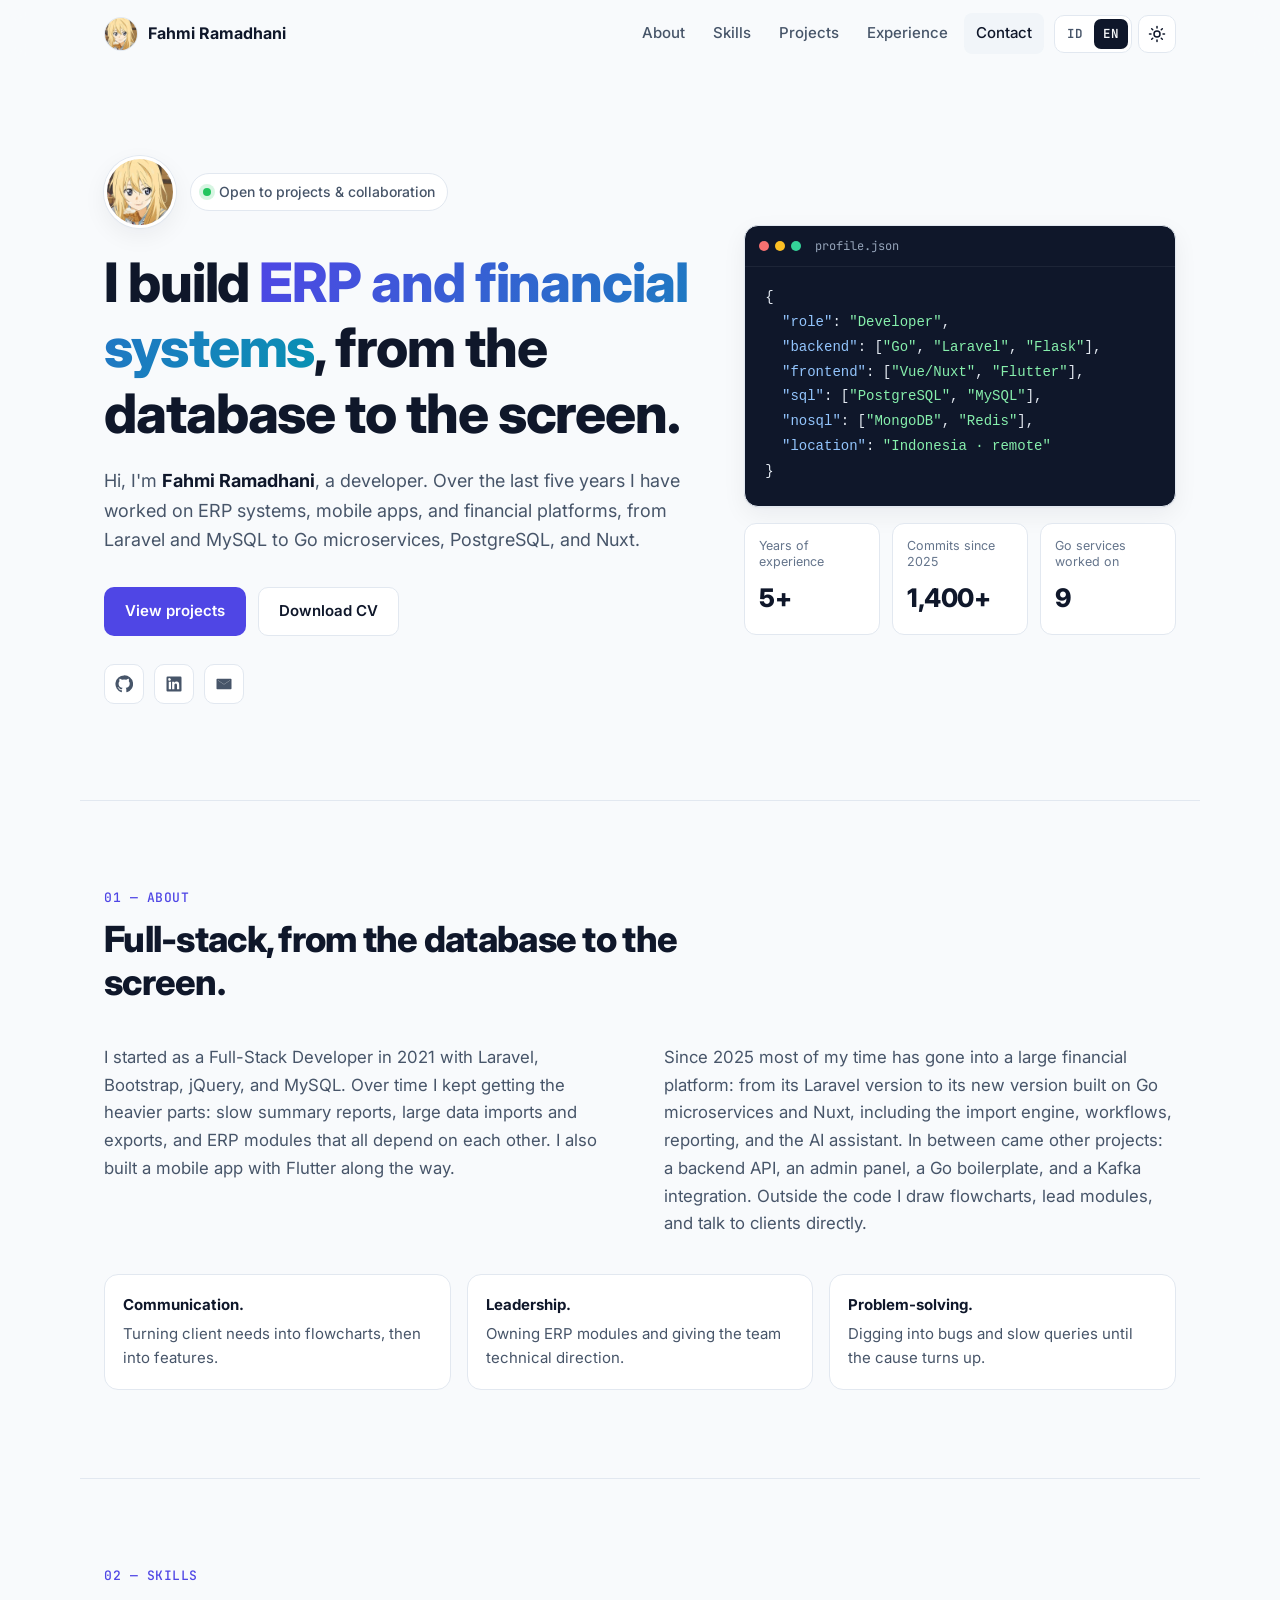
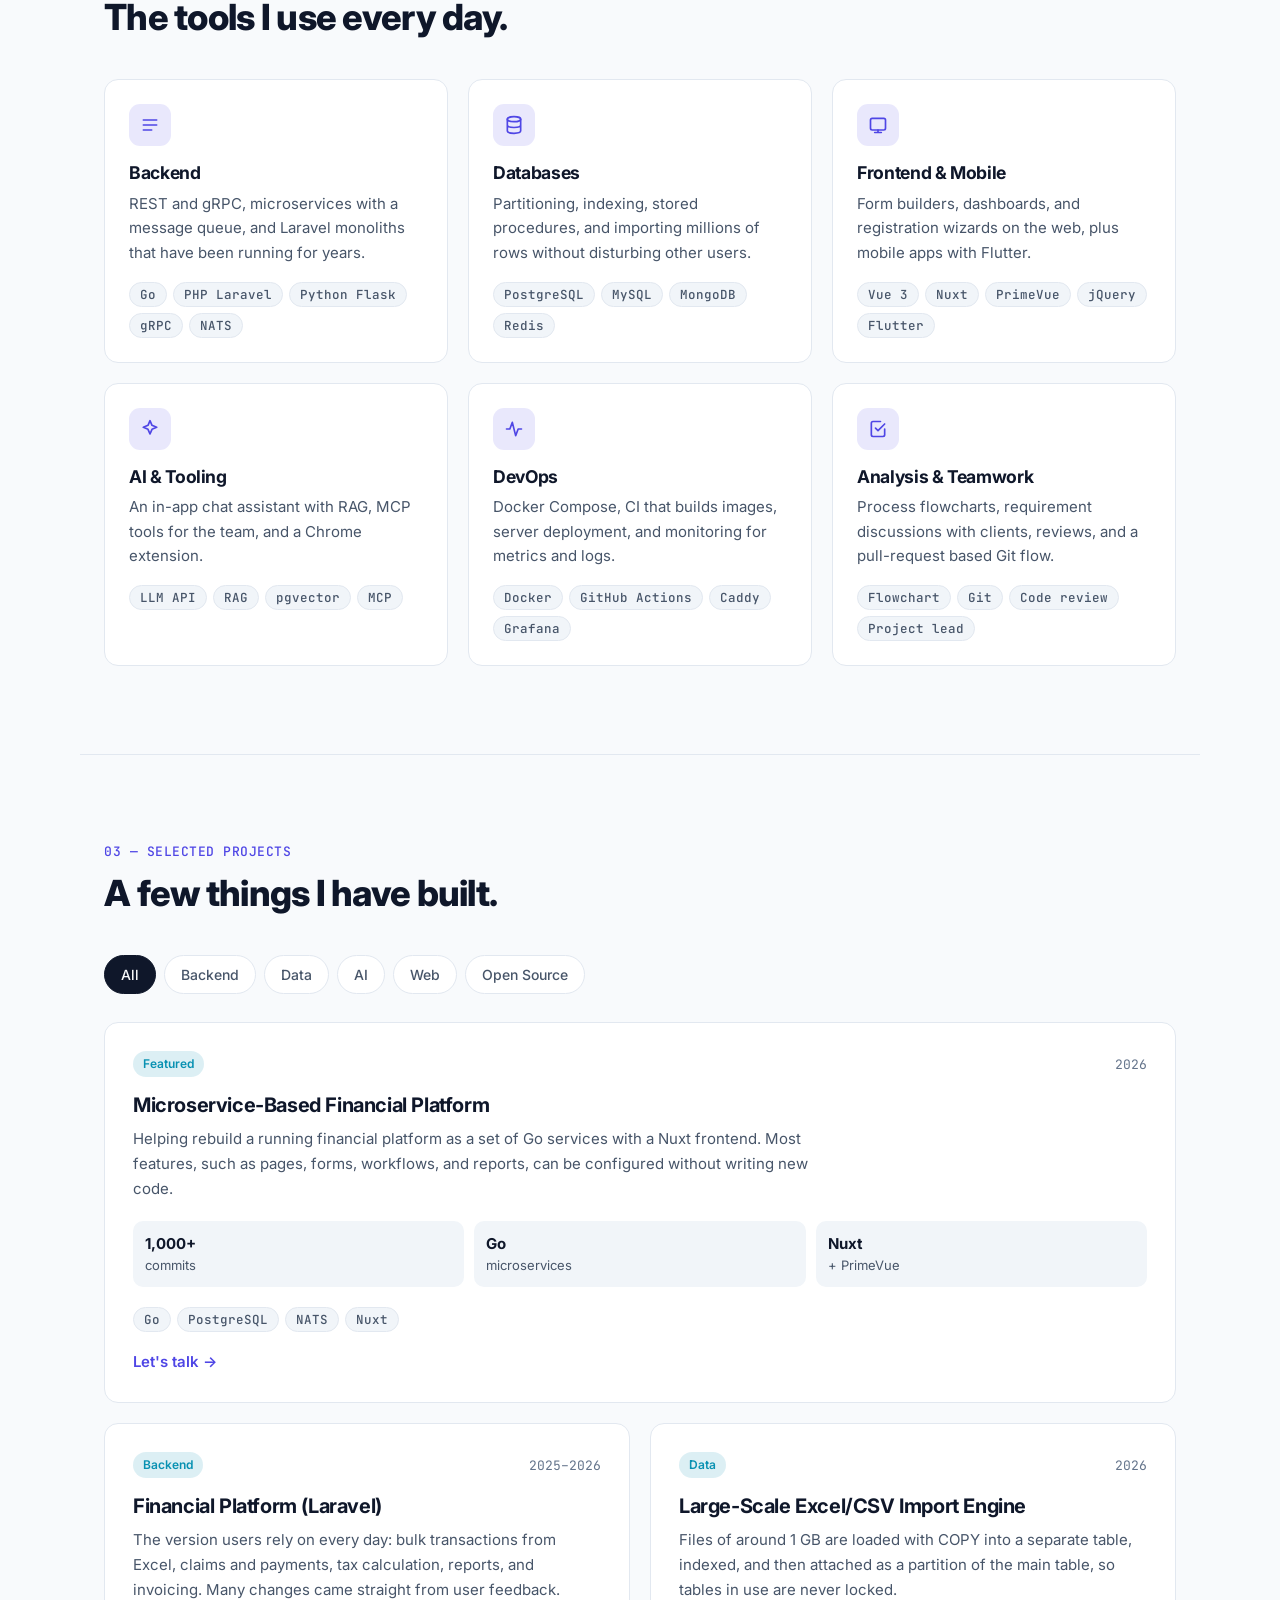
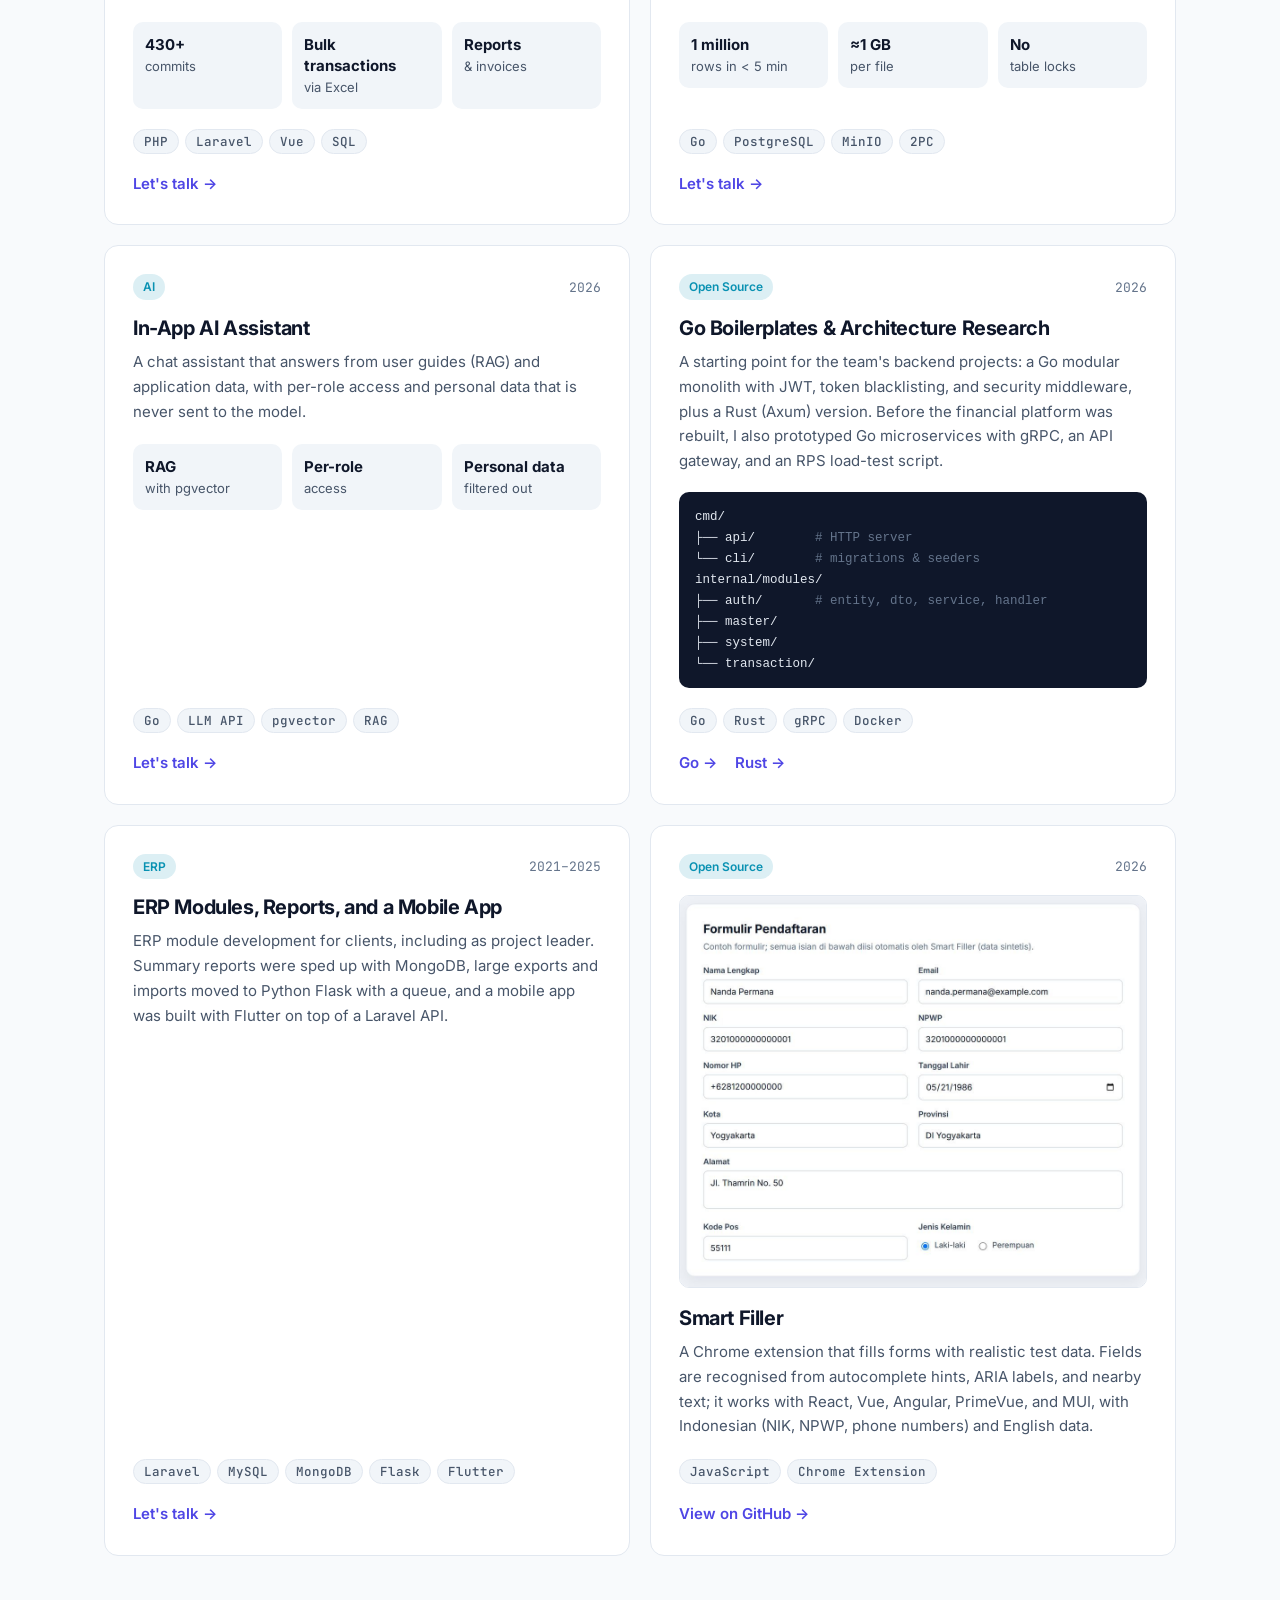
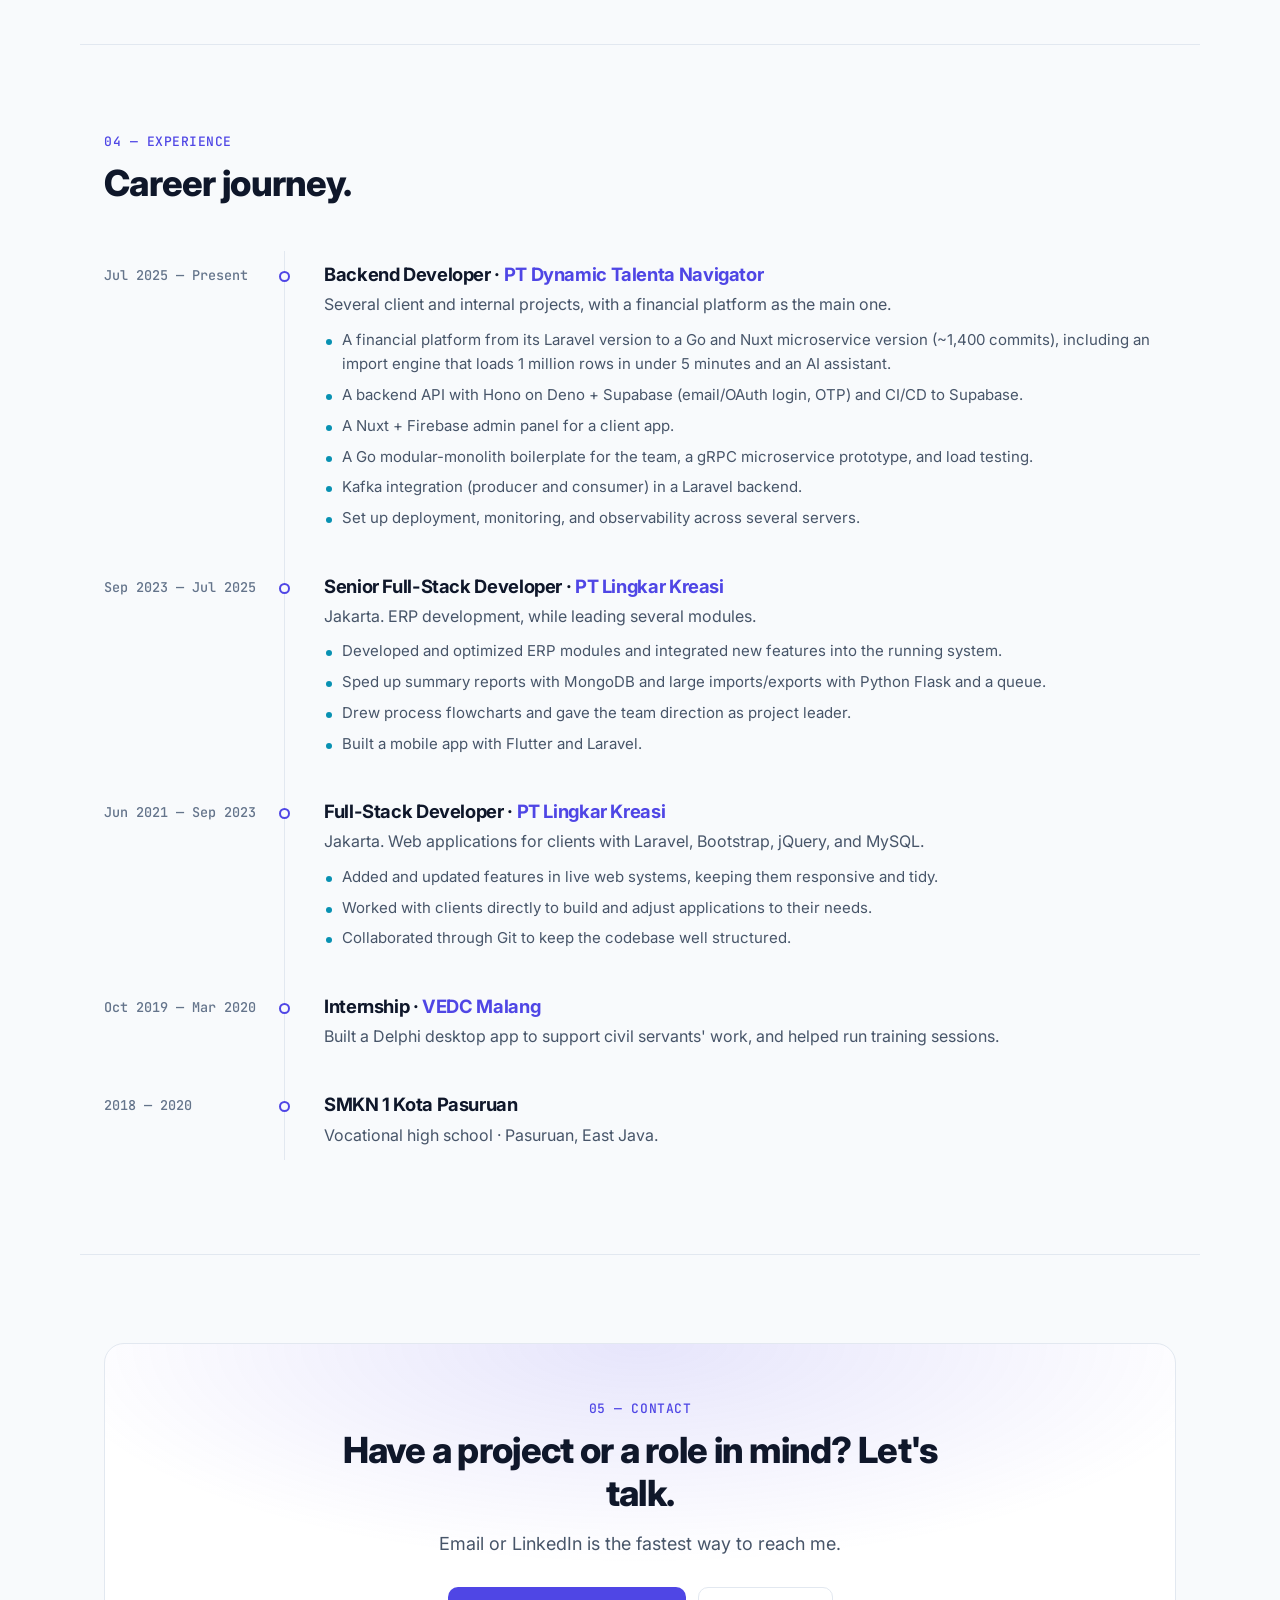
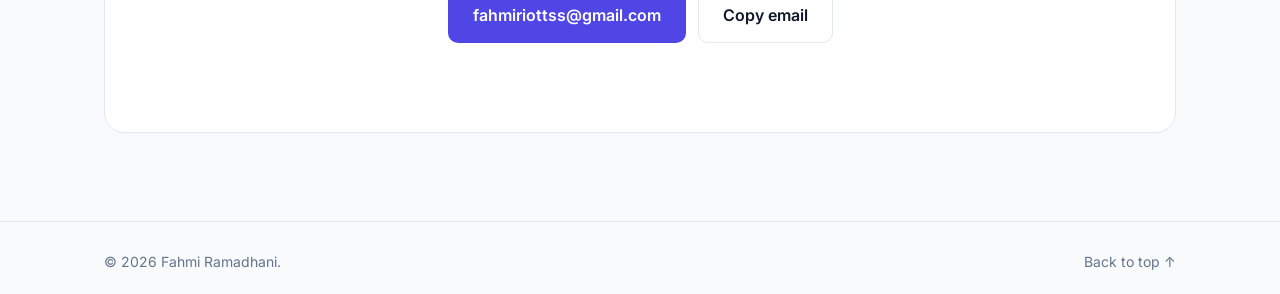
==== index.html @ bf41cdbb "feat(cv): make CV ATS-friendly with photo and contact details" ====
<!doctype html>
<html lang="id">
<head>
  <meta charset="utf-8">
  <meta name="viewport" content="width=device-width, initial-scale=1">
  <title data-i18n="meta.title">Fahmi Ramadhani — Developer</title>
  <meta name="description" data-i18n-attr="content:meta.description" content="Portofolio Fahmi Ramadhani, Developer. ERP, platform keuangan, dan backend dengan Laravel, Go, PostgreSQL, dan Nuxt.">
  <meta name="theme-color" content="#0f172a">
  <link rel="canonical" href="https://lukaririnki26.github.io/">

  <meta property="og:type" content="website">
  <meta property="og:title" content="Fahmi Ramadhani — Developer">
  <meta property="og:description" content="ERP, platform keuangan, dan backend dengan Laravel, Go, PostgreSQL, dan Nuxt.">
  <meta property="og:url" content="https://lukaririnki26.github.io/">
  <meta property="og:locale" content="id_ID">
  <meta property="og:locale:alternate" content="en_US">
  <meta property="og:image" content="https://lukaririnki26.github.io/assets/img/og.jpg">
  <meta property="og:image:width" content="1200">
  <meta property="og:image:height" content="630">
  <meta property="og:image:alt" content="Fahmi Ramadhani, Developer">
  <meta name="twitter:card" content="summary_large_image">
  <meta name="twitter:image" content="https://lukaririnki26.github.io/assets/img/og.jpg">

  <link rel="icon" href="/assets/img/favicon.png" type="image/png">
  <link rel="apple-touch-icon" href="/assets/img/apple-touch-icon.png">
  <link rel="preconnect" href="https://fonts.googleapis.com">
  <link rel="preconnect" href="https://fonts.gstatic.com" crossorigin>
  <link href="https://fonts.googleapis.com/css2?family=Inter:wght@400;500;600;700;800&family=JetBrains+Mono:wght@400;500&display=swap" rel="stylesheet">
  <link rel="stylesheet" href="/assets/css/style.css">

  <script>
    // Pasang tema dan bahasa sebelum halaman digambar supaya tidak berkedip.
    (function () {
      var root = document.documentElement;
      root.classList.add('js');
      try {
        var t = localStorage.getItem('theme');
        if (t === 'light' || t === 'dark') root.setAttribute('data-theme', t);
        var l = localStorage.getItem('lang');
        if (l !== 'id' && l !== 'en') l = /^id\b/i.test(navigator.language || '') ? 'id' : 'en';
        if (l === 'en') {
          root.classList.add('i18n-pending');
          // Pengaman: teks tetap tampil walau i18n.js gagal dimuat.
          setTimeout(function () { root.classList.remove('i18n-pending'); }, 1500);
        }
        root.setAttribute('data-lang', l);
      } catch (e) {}
    })();
  </script>

  <script type="application/ld+json">
  {
    "@context": "https://schema.org",
    "@type": "Person",
    "name": "Fahmi Ramadhani",
    "jobTitle": "Developer",
    "worksFor": { "@type": "Organization", "name": "PT Dynamic Talenta Navigator" },
    "url": "https://lukaririnki26.github.io/",
    "email": "mailto:fahmiriottss@gmail.com",
    "sameAs": ["https://github.com/lukaririnki26", "https://www.linkedin.com/in/fahmi-ramadhani-455428216/"]
  }
  </script>
</head>
<body>
  <a class="skip-link" href="#main" data-i18n="skip">Lewati ke konten</a>

  <header class="site-header" id="top">
    <nav class="nav container" data-i18n-attr="aria-label:nav.aria" aria-label="Navigasi utama">
      <a class="brand" href="#top" data-i18n-attr="aria-label:nav.home" aria-label="Beranda">
        <img class="brand-mark" src="/assets/img/avatar.jpg" alt="" width="34" height="34">
        <span class="brand-name">Fahmi Ramadhani</span>
      </a>

      <button class="nav-toggle" aria-expanded="false" aria-controls="nav-menu" aria-label="Buka menu">
        <span></span><span></span><span></span>
      </button>

      <ul class="nav-menu" id="nav-menu">
        <li><a href="#tentang" data-i18n="nav.about">Tentang</a></li>
        <li><a href="#keahlian" data-i18n="nav.skills">Keahlian</a></li>
        <li><a href="#proyek" data-i18n="nav.projects">Proyek</a></li>
        <li><a href="#pengalaman" data-i18n="nav.experience">Pengalaman</a></li>
        <li><a href="#kontak" data-i18n="nav.contact">Kontak</a></li>
        <li class="nav-tools">
          <div class="lang-switch" role="group" data-i18n-attr="aria-label:lang.aria" aria-label="Pilih bahasa">
            <button type="button" data-lang-btn="id" aria-pressed="true" lang="id">ID</button>
            <button type="button" data-lang-btn="en" aria-pressed="false" lang="en">EN</button>
          </div>
          <button class="theme-toggle" type="button" data-i18n-attr="aria-label:theme.aria" aria-label="Ganti tema terang/gelap">
            <svg class="icon-sun" viewBox="0 0 24 24" aria-hidden="true"><circle cx="12" cy="12" r="4"/><path d="M12 2v2M12 20v2M4.9 4.9l1.4 1.4M17.7 17.7l1.4 1.4M2 12h2M20 12h2M4.9 19.1l1.4-1.4M17.7 6.3l1.4-1.4"/></svg>
            <svg class="icon-moon" viewBox="0 0 24 24" aria-hidden="true"><path d="M21 12.8A9 9 0 1 1 11.2 3a7 7 0 0 0 9.8 9.8z"/></svg>
          </button>
        </li>
      </ul>
    </nav>
  </header>

  <main id="main">
    <!-- HERO -->
    <section class="hero container">
      <div class="hero-text reveal">
        <div class="hero-id">
          <img class="avatar" src="/assets/img/avatar.jpg" alt="Foto profil Fahmi Ramadhani" data-i18n-attr="alt:hero.avatar" width="72" height="72">
          <p class="eyebrow"><span class="dot" aria-hidden="true"></span> <span data-i18n="hero.badge">Terbuka untuk proyek &amp; kolaborasi</span></p>
        </div>
        <h1 data-i18n="hero.title">Saya membangun <span class="grad">ERP dan sistem keuangan</span>, dari database sampai layar.</h1>
        <p class="lead" data-i18n="hero.lead">
            Halo, saya <strong>Fahmi Ramadhani</strong>, seorang developer. Lima tahun terakhir saya mengerjakan ERP, aplikasi mobile, dan platform keuangan, mulai dari Laravel dan MySQL sampai microservice Go, PostgreSQL, dan Nuxt.
          </p>
        <div class="hero-cta">
          <a class="btn btn-primary" href="#proyek" data-i18n="hero.cta.projects">Lihat proyek</a>
          <a class="btn btn-ghost" href="/assets/cv.pdf" download="CV-Fahmi-Ramadhani.pdf" data-i18n="hero.cta.cv">Unduh CV</a>
        </div>
        <ul class="hero-social" data-i18n-attr="aria-label:hero.social" aria-label="Tautan sosial">
          <li><a href="https://github.com/lukaririnki26" target="_blank" rel="noopener" aria-label="GitHub">
            <svg viewBox="0 0 24 24" aria-hidden="true"><path d="M12 .5a11.5 11.5 0 0 0-3.6 22.4c.6.1.8-.3.8-.6v-2c-3.2.7-3.9-1.5-3.9-1.5-.5-1.3-1.3-1.7-1.3-1.7-1-.7.1-.7.1-.7 1.2.1 1.8 1.2 1.8 1.2 1 1.8 2.8 1.3 3.5 1 .1-.8.4-1.3.7-1.6-2.6-.3-5.3-1.3-5.3-5.7 0-1.3.5-2.3 1.2-3.1-.1-.3-.5-1.5.1-3.1 0 0 1-.3 3.2 1.2a11 11 0 0 1 5.8 0c2.2-1.5 3.2-1.2 3.2-1.2.6 1.6.2 2.8.1 3.1.8.8 1.2 1.9 1.2 3.1 0 4.4-2.7 5.4-5.3 5.7.4.4.8 1.1.8 2.2v3.2c0 .3.2.7.8.6A11.5 11.5 0 0 0 12 .5z"/></svg>
          </a></li>
          <li><a href="https://www.linkedin.com/in/fahmi-ramadhani-455428216/" target="_blank" rel="noopener" aria-label="LinkedIn">
            <svg viewBox="0 0 24 24" aria-hidden="true"><path d="M20.5 2h-17A1.5 1.5 0 0 0 2 3.5v17A1.5 1.5 0 0 0 3.5 22h17a1.5 1.5 0 0 0 1.5-1.5v-17A1.5 1.5 0 0 0 20.5 2zM8 19H5V9h3zM6.5 7.7a1.8 1.8 0 1 1 0-3.5 1.8 1.8 0 0 1 0 3.5zM19 19h-3v-4.9c0-1.2 0-2.7-1.6-2.7S12.5 12.7 12.5 14v5h-3V9h2.9v1.4h.1a3.2 3.2 0 0 1 2.8-1.6c3.1 0 3.6 2 3.6 4.6z"/></svg>
          </a></li>
          <li><a href="mailto:fahmiriottss@gmail.com" aria-label="Email">
            <svg viewBox="0 0 24 24" aria-hidden="true"><path d="M3 5h18a1 1 0 0 1 1 1v12a1 1 0 0 1-1 1H3a1 1 0 0 1-1-1V6a1 1 0 0 1 1-1zm9 7.2L4 7v.3l8 5.2 8-5.2V7z"/></svg>
          </a></li>
        </ul>
      </div>

      <aside class="hero-card reveal" data-i18n-attr="aria-label:hero.summary" aria-label="Ringkasan">
        <div class="terminal">
          <div class="terminal-bar" aria-hidden="true"><i></i><i></i><i></i><span data-i18n="code.file">profil.json</span></div>
<pre><code data-i18n="code.body">{
  <span class="k">"peran"</span>: <span class="s">"Developer"</span>,
  <span class="k">"backend"</span>: [<span class="s">"Go"</span>, <span class="s">"Laravel"</span>, <span class="s">"Flask"</span>],
  <span class="k">"frontend"</span>: [<span class="s">"Vue/Nuxt"</span>, <span class="s">"Flutter"</span>],
  <span class="k">"sql"</span>: [<span class="s">"PostgreSQL"</span>, <span class="s">"MySQL"</span>],
  <span class="k">"nosql"</span>: [<span class="s">"MongoDB"</span>, <span class="s">"Redis"</span>],
  <span class="k">"lokasi"</span>: <span class="s">"Indonesia · remote"</span>
}</code></pre>
        </div>
        <dl class="stats">
          <div><dt data-i18n="stats.years">Tahun pengalaman</dt><dd>5+</dd></div>
          <div><dt data-i18n="stats.commits">Commit sejak 2025</dt><dd data-i18n="stats.commits.v">1.400+</dd></div>
          <div><dt data-i18n="stats.services">Layanan Go dikerjakan</dt><dd>9</dd></div>
        </dl>
      </aside>
    </section>

    <!-- TENTANG -->
    <section class="section container" id="tentang" aria-labelledby="tentang-judul">
      <div class="section-head reveal">
        <p class="kicker" data-i18n="about.kicker">01 — Tentang</p>
        <h2 id="tentang-judul" data-i18n="about.title">Full-stack, dari database sampai layar.</h2>
      </div>
      <div class="about reveal">
        <p data-i18n="about.p1">
          Saya mulai sebagai Full-Stack Developer pada 2021 dengan Laravel, Bootstrap, jQuery, dan MySQL. Lama-lama
          saya makin sering kebagian bagian yang berat: laporan ringkasan yang lambat, import dan export data besar,
          serta modul ERP yang saling terhubung. Saya juga sempat membuat aplikasi mobile dengan Flutter.
        </p>
        <p data-i18n="about.p2">
            Sejak 2025 sebagian besar waktu saya ada di sebuah platform keuangan berskala besar: dari versi Laravel sampai versi barunya yang berbasis microservice Go dan Nuxt, termasuk engine import, workflow, laporan, dan asisten AI-nya. Di sela itu ada proyek lain: backend API, admin panel, boilerplate Go, dan integrasi Kafka. Di luar kode, saya biasa membuat flowchart, memimpin modul, dan berdiskusi langsung dengan klien.
          </p>
        <ul class="values">
          <li data-i18n="about.v1"><strong>Komunikasi.</strong> Menerjemahkan kebutuhan klien jadi flowchart, lalu jadi fitur.</li>
          <li data-i18n="about.v2"><strong>Memimpin.</strong> Memegang modul ERP dan memberi arahan teknis ke tim.</li>
          <li data-i18n="about.v3"><strong>Problem-solving.</strong> Membongkar bug dan query lambat sampai ketemu penyebabnya.</li>
        </ul>
      </div>
    </section>

    <!-- KEAHLIAN -->
    <section class="section container" id="keahlian" aria-labelledby="keahlian-judul">
      <div class="section-head reveal">
        <p class="kicker" data-i18n="skills.kicker">02 — Keahlian</p>
        <h2 id="keahlian-judul" data-i18n="skills.title">Alat yang saya pakai sehari-hari.</h2>
      </div>
      <div class="skills">
        <article class="skill-card reveal">
          <div class="skill-icon" aria-hidden="true">
            <svg viewBox="0 0 24 24"><path d="M4 6h16M4 12h16M4 18h10"/></svg>
          </div>
          <h3 data-i18n="skills.backend.t">Backend</h3>
          <p data-i18n="skills.backend.d">REST dan gRPC, microservice dengan message queue, sampai monolit Laravel yang sudah berjalan bertahun-tahun.</p>
          <ul class="tags"><li>Go</li><li>PHP Laravel</li><li>Python Flask</li><li>gRPC</li><li>NATS</li></ul>
        </article>
        <article class="skill-card reveal">
          <div class="skill-icon" aria-hidden="true">
            <svg viewBox="0 0 24 24"><ellipse cx="12" cy="5" rx="8" ry="3"/><path d="M4 5v14c0 1.7 3.6 3 8 3s8-1.3 8-3V5M4 12c0 1.7 3.6 3 8 3s8-1.3 8-3"/></svg>
          </div>
          <h3 data-i18n="skills.data.t">Database</h3>
          <p data-i18n="skills.data.d">Partisi, indeks, stored procedure, dan import jutaan baris tanpa mengganggu pengguna lain.</p>
          <ul class="tags"><li>PostgreSQL</li><li>MySQL</li><li>MongoDB</li><li>Redis</li></ul>
        </article>
        <article class="skill-card reveal">
          <div class="skill-icon" aria-hidden="true">
            <svg viewBox="0 0 24 24"><rect x="3" y="4" width="18" height="14" rx="2"/><path d="M8 21h8M12 18v3"/></svg>
          </div>
          <h3 data-i18n="skills.fe.t">Frontend &amp; Mobile</h3>
          <p data-i18n="skills.fe.d">Form builder, dashboard, dan wizard pendaftaran di web, plus aplikasi mobile dengan Flutter.</p>
          <ul class="tags"><li>Vue 3</li><li>Nuxt</li><li>PrimeVue</li><li>jQuery</li><li>Flutter</li></ul>
        </article>
        <article class="skill-card reveal">
          <div class="skill-icon" aria-hidden="true">
            <svg viewBox="0 0 24 24"><path d="M12 2l2.4 5.6L20 10l-5.6 2.4L12 18l-2.4-5.6L4 10l5.6-2.4z"/></svg>
          </div>
          <h3 data-i18n="skills.ai.t">AI &amp; Tooling</h3>
          <p data-i18n="skills.ai.d">Asisten chat dengan RAG di dalam aplikasi, tool MCP untuk tim, dan ekstensi Chrome.</p>
          <ul class="tags"><li>LLM API</li><li>RAG</li><li>pgvector</li><li>MCP</li></ul>
        </article>
        <article class="skill-card reveal">
          <div class="skill-icon" aria-hidden="true">
            <svg viewBox="0 0 24 24"><path d="M3 12h4l3-8 4 16 3-8h4"/></svg>
          </div>
          <h3 data-i18n="skills.ops.t">DevOps</h3>
          <p data-i18n="skills.ops.d">Docker Compose, CI yang membangun image, deploy ke server, dan monitoring metrik serta log.</p>
          <ul class="tags"><li>Docker</li><li>GitHub Actions</li><li>Caddy</li><li>Grafana</li></ul>
        </article>
        <article class="skill-card reveal">
          <div class="skill-icon" aria-hidden="true">
            <svg viewBox="0 0 24 24"><path d="M9 11l3 3 8-8"/><path d="M20 12v7a2 2 0 0 1-2 2H6a2 2 0 0 1-2-2V5a2 2 0 0 1 2-2h9"/></svg>
          </div>
          <h3 data-i18n="skills.qa.t">Analisis &amp; Kerja Tim</h3>
          <p data-i18n="skills.qa.d">Flowchart proses, diskusi kebutuhan dengan klien, review, dan alur Git berbasis pull request.</p>
          <ul class="tags"><li>Flowchart</li><li>Git</li><li>Code review</li><li>Project lead</li></ul>
        </article>
      </div>
    </section>

    <!-- PROYEK -->
    <section class="section container" id="proyek" aria-labelledby="proyek-judul">
      <div class="section-head reveal">
        <p class="kicker" data-i18n="projects.kicker">03 — Proyek Pilihan</p>
        <h2 id="proyek-judul" data-i18n="projects.title">Beberapa hal yang pernah saya bangun.</h2>
      </div>

      <div class="filters reveal" role="group" data-i18n-attr="aria-label:projects.filter" aria-label="Saring proyek">
        <button class="chip is-active" data-filter="semua" aria-pressed="true" data-i18n="projects.all">Semua</button>
        <button class="chip" data-filter="backend" aria-pressed="false">Backend</button>
        <button class="chip" data-filter="data" aria-pressed="false">Data</button>
        <button class="chip" data-filter="ai" aria-pressed="false">AI</button>
        <button class="chip" data-filter="web" aria-pressed="false">Web</button>
        <button class="chip" data-filter="oss" aria-pressed="false">Open Source</button>
      </div>

      <div class="projects">
        <article class="project project-featured reveal" data-category="backend data">
          <div class="project-top">
            <span class="project-badge" data-i18n="p1.badge">Unggulan</span>
            <span class="project-year">2026</span>
          </div>
          <h3 data-i18n="p1.t">Platform Keuangan Berbasis Microservice</h3>
          <p data-i18n="p1.d">
            Ikut membangun ulang platform keuangan yang sudah berjalan menjadi beberapa layanan Go dengan frontend Nuxt. Sebagian besar fitur, seperti halaman, formulir, alur kerja, dan laporan, bisa dikonfigurasi tanpa menulis kode baru.
          </p>
          <ul class="metrics">
            <li data-i18n="p1.m1"><strong>1.000+</strong> commit</li>
            <li data-i18n="p1.m2"><strong>Go</strong> microservice</li>
            <li data-i18n="p1.m3"><strong>Nuxt</strong> + PrimeVue</li>
          </ul>
          <ul class="tags"><li>Go</li><li>PostgreSQL</li><li>NATS</li><li>Nuxt</li></ul>
          <div class="project-links">
            <a href="#kontak" data-i18n="link.discuss">Diskusikan →</a>
          </div>
        </article>

        <article class="project reveal" data-category="backend web">
          <div class="project-top">
            <span class="project-badge">Backend</span>
            <span class="project-year">2025–2026</span>
          </div>
          <h3 data-i18n="p2.t">Platform Keuangan (Laravel)</h3>
          <p data-i18n="p2.d">
            Versi yang dipakai pengguna setiap hari: transaksi massal lewat Excel, klaim dan pembayaran, perhitungan pajak, laporan, dan invoice. Banyak perubahan datang langsung dari masukan pengguna.
          </p>
          <ul class="metrics">
            <li data-i18n="p2.m1"><strong>430+</strong> commit</li>
            <li data-i18n="p2.m2"><strong>Transaksi massal</strong> via Excel</li>
            <li data-i18n="p2.m3"><strong>Laporan</strong> &amp; invoice</li>
          </ul>
          <ul class="tags"><li>PHP</li><li>Laravel</li><li>Vue</li><li>SQL</li></ul>
          <div class="project-links">
            <a href="#kontak" data-i18n="link.discuss">Diskusikan →</a>
          </div>
        </article>

        <article class="project reveal" data-category="data">
          <div class="project-top">
            <span class="project-badge">Data</span>
            <span class="project-year">2026</span>
          </div>
          <h3 data-i18n="p3.t">Engine Import Excel/CSV Skala Besar</h3>
          <p data-i18n="p3.d">
            File sampai sekitar 1 GB dimuat dengan COPY ke tabel terpisah, diindeks, lalu dipasang sebagai partisi ke tabel utama, sehingga tabel yang sedang dipakai tidak terkunci.
          </p>
          <ul class="metrics">
            <li data-i18n="p3.m1"><strong>1 juta</strong> baris &lt; 5 menit</li>
            <li data-i18n="p3.m2"><strong>≈1 GB</strong> per file</li>
            <li data-i18n="p3.m3"><strong>Tanpa</strong> mengunci tabel</li>
          </ul>
          <ul class="tags"><li>Go</li><li>PostgreSQL</li><li>MinIO</li><li>2PC</li></ul>
          <div class="project-links">
            <a href="#kontak" data-i18n="link.discuss">Diskusikan →</a>
          </div>
        </article>

        <article class="project reveal" data-category="ai">
          <div class="project-top">
            <span class="project-badge">AI</span>
            <span class="project-year">2026</span>
          </div>
          <h3 data-i18n="p4.t">Asisten AI di Dalam Aplikasi</h3>
          <p data-i18n="p4.d">
            Asisten chat yang menjawab dari dokumen panduan (RAG) dan data aplikasi, dengan akses per role dan data pribadi yang tidak pernah dikirim ke model.
          </p>
          <ul class="metrics">
            <li data-i18n="p4.m1"><strong>RAG</strong> dengan pgvector</li>
            <li data-i18n="p4.m2"><strong>Akses</strong> per role</li>
            <li data-i18n="p4.m3"><strong>Data pribadi</strong> tersaring</li>
          </ul>
          <ul class="tags"><li>Go</li><li>LLM API</li><li>pgvector</li><li>RAG</li></ul>
          <div class="project-links">
            <a href="#kontak" data-i18n="link.discuss">Diskusikan →</a>
          </div>
        </article>

        <article class="project reveal" data-category="backend oss">
          <div class="project-top">
            <span class="project-badge">Open Source</span>
            <span class="project-year">2026</span>
          </div>
          <h3 data-i18n="p9.t">Boilerplate &amp; Riset Arsitektur Go</h3>
          <p data-i18n="p9.d">
            Titik awal proyek backend tim: Go modular monolith dengan JWT, blacklist token, dan middleware keamanan, plus versi Rust (Axum). Sebelum platform keuangan dibangun ulang, saya juga membuat prototipe microservice Go dengan gRPC, API gateway, dan skrip uji beban RPS.
          </p>
          <pre class="project-code" aria-label="Struktur folder boilerplate-go" data-i18n-attr="aria-label:p9.code"><code>cmd/
├── api/        <span class="c"># HTTP server</span>
└── cli/        <span class="c"># migrations &amp; seeders</span>
internal/modules/
├── auth/       <span class="c"># entity, dto, service, handler</span>
├── master/
├── system/
└── transaction/</code></pre>
          <ul class="tags"><li>Go</li><li>Rust</li><li>gRPC</li><li>Docker</li></ul>
          <div class="project-links">
            <a href="https://github.com/lukaririnki26/boilerplate-go" target="_blank" rel="noopener">Go →</a>
            <a href="https://github.com/lukaririnki26/boilerplate-rust" target="_blank" rel="noopener">Rust →</a>
          </div>
        </article>

        <article class="project reveal" data-category="backend data web">
          <div class="project-top">
            <span class="project-badge">ERP</span>
            <span class="project-year">2021–2025</span>
          </div>
          <h3 data-i18n="p5.t">Modul ERP, Laporan, dan Aplikasi Mobile</h3>
          <p data-i18n="p5.d">
            Pengembangan modul ERP untuk klien, termasuk sebagai project leader. Laporan ringkasan dipercepat dengan
            MongoDB, export dan import data besar dipindah ke Python Flask dengan antrean, dan aplikasi mobile
            dibangun dengan Flutter di atas API Laravel.
          </p>
          <ul class="tags"><li>Laravel</li><li>MySQL</li><li>MongoDB</li><li>Flask</li><li>Flutter</li></ul>
          <div class="project-links">
            <a href="#kontak" data-i18n="link.discuss">Diskusikan →</a>
          </div>
        </article>

        <article class="project reveal" data-category="oss">
          <div class="project-top">
            <span class="project-badge">Open Source</span>
            <span class="project-year">2026</span>
          </div>
          <img class="project-shot" src="/assets/img/smart-filler-demo.jpg" width="1040" height="872" loading="lazy" alt="Formulir pendaftaran yang diisi otomatis oleh Smart Filler dengan data sintetis" data-i18n-attr="alt:p6.shot">
          <h3>Smart Filler</h3>
          <p data-i18n="p6.d">
            Ekstensi Chrome yang mengisi form dengan data uji yang realistis. Field dikenali dari autocomplete, label
            ARIA, dan teks di sekitarnya; bekerja di React, Vue, Angular, PrimeVue, dan MUI, dengan data Indonesia
            (NIK, NPWP, nomor HP) dan Inggris.
          </p>
          <ul class="tags"><li>JavaScript</li><li>Chrome Extension</li></ul>
          <div class="project-links">
            <a href="https://github.com/lukaririnki26/smart-filler" target="_blank" rel="noopener" data-i18n="link.github">Lihat di GitHub →</a>
          </div>
        </article>
      </div>
    </section>

    <!-- PENGALAMAN -->
    <section class="section container" id="pengalaman" aria-labelledby="pengalaman-judul">
      <div class="section-head reveal">
        <p class="kicker" data-i18n="exp.kicker">04 — Pengalaman</p>
        <h2 id="pengalaman-judul" data-i18n="exp.title">Perjalanan kerja.</h2>
      </div>
      <ol class="timeline">
        <li class="reveal">
          <div class="when" data-i18n="exp.0.when">Jul 2025 — Sekarang</div>
          <div class="what">
            <h3>Backend Developer · <span>PT Dynamic Talenta Navigator</span></h3>
            <p data-i18n="exp.0.d">Beberapa proyek klien dan internal, dengan sebuah platform keuangan sebagai proyek utama.</p>
            <ul>
              <li data-i18n="exp.0.a">Platform keuangan dari versi Laravel sampai versi microservice Go dan Nuxt (±1.400 commit), termasuk engine import 1 juta baris di bawah 5 menit dan asisten AI.</li>
              <li data-i18n="exp.0.b">Backend API dengan Hono di Deno + Supabase (login email/OAuth, OTP) dan CI/CD ke Supabase.</li>
              <li data-i18n="exp.0.c">Admin panel Nuxt + Firebase untuk aplikasi klien.</li>
              <li data-i18n="exp.0.f">Boilerplate Go modular monolith untuk tim, prototipe microservice gRPC, dan uji beban.</li>
              <li data-i18n="exp.0.g">Integrasi Kafka (producer dan consumer) di backend Laravel.</li>
              <li data-i18n="exp.0.e">Menyiapkan deploy, monitoring, dan observability untuk beberapa server.</li>
            </ul>
          </div>
        </li>
        <li class="reveal">
          <div class="when" data-i18n="exp.1.when">Sep 2023 — Jul 2025</div>
          <div class="what">
            <h3>Senior Full-Stack Developer · <span>PT Lingkar Kreasi</span></h3>
            <p data-i18n="exp.1.d">Jakarta. Pengembangan ERP, sekaligus memimpin beberapa modul.</p>
            <ul>
              <li data-i18n="exp.1.a">Mengembangkan dan mengoptimalkan modul ERP, serta mengintegrasikan fitur baru ke sistem yang sudah berjalan.</li>
              <li data-i18n="exp.1.b">Mempercepat laporan ringkasan dengan MongoDB dan import/export data besar dengan Python Flask + antrean.</li>
              <li data-i18n="exp.1.c">Membuat flowchart proses dan memberi arahan ke tim sebagai project leader.</li>
              <li data-i18n="exp.1.e">Membangun aplikasi mobile dengan Flutter dan Laravel.</li>
            </ul>
          </div>
        </li>
        <li class="reveal">
          <div class="when" data-i18n="exp.2.when">Jun 2021 — Sep 2023</div>
          <div class="what">
            <h3>Full-Stack Developer · <span>PT Lingkar Kreasi</span></h3>
            <p data-i18n="exp.2.d">Jakarta. Aplikasi web untuk klien dengan Laravel, Bootstrap, jQuery, dan MySQL.</p>
            <ul>
              <li data-i18n="exp.2.a">Menambah dan memperbarui fitur sistem web yang sudah berjalan, sampai responsif dan rapi.</li>
              <li data-i18n="exp.2.b">Berdiskusi langsung dengan klien untuk membuat dan menyesuaikan aplikasi.</li>
              <li data-i18n="exp.2.c">Bekerja dengan tim lewat Git supaya kode tetap terstruktur.</li>
            </ul>
          </div>
        </li>
        <li class="reveal">
          <div class="when" data-i18n="exp.3.when">Okt 2019 — Mar 2020</div>
          <div class="what">
            <h3 data-i18n="exp.3.t">Magang · <span>VEDC Malang</span></h3>
            <p data-i18n="exp.3.d">Membuat aplikasi desktop dengan Delphi untuk membantu kinerja ASN, dan membantu pelaksanaan pelatihan.</p>
          </div>
        </li>
        <li class="reveal">
          <div class="when">2018 — 2020</div>
          <div class="what">
            <h3>SMKN 1 Kota Pasuruan</h3>
            <p data-i18n="exp.4.d">Pendidikan menengah kejuruan · Pasuruan, Jawa Timur.</p>
          </div>
        </li>
      </ol>
    </section>

    <!-- KONTAK -->
    <section class="section container" id="kontak" aria-labelledby="kontak-judul">
      <div class="contact reveal">
        <p class="kicker" data-i18n="contact.kicker">05 — Kontak</p>
        <h2 id="kontak-judul" data-i18n="contact.title">Punya proyek atau peluang kerja? Mari ngobrol.</h2>
        <p class="lead" data-i18n="contact.lead">Paling cepat lewat email atau LinkedIn.</p>
        <div class="contact-actions">
          <a class="btn btn-primary btn-lg" href="mailto:fahmiriottss@gmail.com">fahmiriottss@gmail.com</a>
          <button class="btn btn-ghost btn-lg copy-email" type="button" data-email="fahmiriottss@gmail.com" data-i18n="contact.copy">Salin email</button>
        </div>
        <p class="copy-status" role="status" aria-live="polite"></p>
      </div>
    </section>
  </main>

  <footer class="site-footer">
    <div class="container footer-inner">
      <p>© <span id="year">2026</span> Fahmi Ramadhani.</p>
      <a href="#top" data-i18n="footer.top">Kembali ke atas ↑</a>
    </div>
  </footer>

  <script src="/assets/js/i18n.js" defer></script>
  <script src="/assets/js/main.js" defer></script>
</body>
</html>
---- assets/css/style.css ----
/* ===== Token warna & ukuran ===== */
:root {
  --bg: #f8fafc;
  --bg-soft: #f1f5f9;
  --surface: #ffffff;
  --border: #e2e8f0;
  --text: #0f172a;
  --muted: #475569;
  --subtle: #64748b;
  --primary: #4f46e5;
  --primary-ink: #ffffff;
  --accent: #0891b2;
  --grad: linear-gradient(120deg, #4f46e5 0%, #0891b2 100%);
  --code-bg: #0f172a;
  --code-text: #e2e8f0;
  --shadow: 0 1px 2px rgb(15 23 42 / 0.04), 0 8px 24px rgb(15 23 42 / 0.06);
  --radius: 14px;
  --maxw: 1120px;
  --header-h: 68px;
  color-scheme: light;
}

@media (prefers-color-scheme: dark) {
  :root:not([data-theme="light"]) {
    --bg: #0b1120;
    --bg-soft: #111a2e;
    --surface: #111827;
    --border: #1f2a3d;
    --text: #e5e7eb;
    --muted: #a3adbd;
    --subtle: #8391a7;
    --primary: #818cf8;
    --primary-ink: #0b1120;
    --accent: #22d3ee;
    --grad: linear-gradient(120deg, #818cf8 0%, #22d3ee 100%);
    --code-bg: #0a0f1c;
    --shadow: 0 1px 2px rgb(0 0 0 / 0.3), 0 8px 24px rgb(0 0 0 / 0.3);
    color-scheme: dark;
  }
}

:root[data-theme="dark"] {
  --bg: #0b1120;
  --bg-soft: #111a2e;
  --surface: #111827;
  --border: #1f2a3d;
  --text: #e5e7eb;
  --muted: #a3adbd;
  --subtle: #8391a7;
  --primary: #818cf8;
  --primary-ink: #0b1120;
  --accent: #22d3ee;
  --grad: linear-gradient(120deg, #818cf8 0%, #22d3ee 100%);
  --code-bg: #0a0f1c;
  --shadow: 0 1px 2px rgb(0 0 0 / 0.3), 0 8px 24px rgb(0 0 0 / 0.3);
  color-scheme: dark;
}

/* ===== Dasar ===== */
*, *::before, *::after { box-sizing: border-box; }
html { scroll-behavior: smooth; scroll-padding-top: calc(var(--header-h) + 12px); }
body {
  margin: 0;
  background: var(--bg);
  color: var(--text);
  font-family: "Inter", system-ui, -apple-system, "Segoe UI", Roboto, sans-serif;
  font-size: 16px;
  line-height: 1.65;
  -webkit-font-smoothing: antialiased;
  overflow-x: hidden;
}
img, svg { display: block; max-width: 100%; }
a { color: inherit; text-decoration: none; }
h1, h2, h3 { line-height: 1.2; margin: 0; letter-spacing: -0.02em; }
p { margin: 0; }
ul, ol { margin: 0; padding: 0; list-style: none; }
button { font: inherit; color: inherit; }
:focus-visible { outline: 2px solid var(--primary); outline-offset: 3px; border-radius: 6px; }

.container { width: 100%; max-width: var(--maxw); margin: 0 auto; padding: 0 24px; }
@media (max-width: 640px) { .container { padding: 0 16px; } }

.skip-link {
  position: absolute; left: 16px; top: -48px; z-index: 100;
  background: var(--primary); color: var(--primary-ink);
  padding: 8px 14px; border-radius: 8px; font-weight: 600;
}
.skip-link:focus { top: 12px; }

/* ===== Header ===== */
.site-header {
  position: sticky; top: 0; z-index: 50;
  height: var(--header-h);
  background: color-mix(in srgb, var(--bg) 80%, transparent);
  backdrop-filter: saturate(160%) blur(12px);
  -webkit-backdrop-filter: saturate(160%) blur(12px);
  border-bottom: 1px solid transparent;
  transition: border-color .2s;
}
.site-header.is-scrolled { border-bottom-color: var(--border); }
.nav { height: 100%; display: flex; align-items: center; justify-content: space-between; gap: 16px; }
.brand { display: flex; align-items: center; gap: 10px; font-weight: 700; }
.brand-mark { width: 34px; height: 34px; border-radius: 50%; object-fit: cover; border: 1px solid var(--border); }
.nav-menu { display: flex; align-items: center; gap: 4px; }
.nav-menu a {
  display: block; padding: 8px 12px; border-radius: 8px;
  color: var(--muted); font-size: 15px; font-weight: 500; transition: color .15s, background .15s;
}
.nav-menu a:hover, .nav-menu a.is-active { color: var(--text); background: var(--bg-soft); }

/* Sembunyikan teks sebentar sampai terjemahan terpasang (hanya bila bahasa ≠ isi HTML). */
.i18n-pending [data-i18n] { visibility: hidden; }

.nav-tools { display: flex; align-items: center; gap: 6px; margin-left: 6px; }
.lang-switch {
  display: inline-flex; padding: 3px; gap: 2px; height: 38px;
  border: 1px solid var(--border); border-radius: 10px; background: var(--surface);
}
.lang-switch button {
  min-width: 34px; padding: 0 8px; border: 0; border-radius: 7px; background: transparent;
  color: var(--muted); font: 600 12.5px "JetBrains Mono", monospace; letter-spacing: .03em; cursor: pointer;
  transition: background .15s, color .15s;
}
.lang-switch button:hover { color: var(--text); }
.lang-switch button.is-active { background: var(--text); color: var(--bg); }

.theme-toggle {
  display: grid; place-items: center; width: 38px; height: 38px;
  border: 1px solid var(--border); border-radius: 10px; background: var(--surface); cursor: pointer;
}
.theme-toggle svg { width: 18px; height: 18px; fill: none; stroke: currentColor; stroke-width: 2; stroke-linecap: round; }
.theme-toggle .icon-moon { display: none; }
:root[data-theme="dark"] .theme-toggle .icon-sun { display: none; }
:root[data-theme="dark"] .theme-toggle .icon-moon { display: block; }
@media (prefers-color-scheme: dark) {
  :root:not([data-theme="light"]) .theme-toggle .icon-sun { display: none; }
  :root:not([data-theme="light"]) .theme-toggle .icon-moon { display: block; }
}

.nav-toggle {
  display: none; width: 40px; height: 40px; border: 1px solid var(--border); border-radius: 10px;
  background: var(--surface); cursor: pointer; flex-direction: column; justify-content: center; align-items: center; gap: 4px;
}
.nav-toggle span { display: block; width: 18px; height: 2px; background: currentColor; border-radius: 2px; transition: transform .2s, opacity .2s; }
.nav-toggle[aria-expanded="true"] span:nth-child(1) { transform: translateY(6px) rotate(45deg); }
.nav-toggle[aria-expanded="true"] span:nth-child(2) { opacity: 0; }
.nav-toggle[aria-expanded="true"] span:nth-child(3) { transform: translateY(-6px) rotate(-45deg); }

@media (max-width: 820px) {
  .nav-toggle { display: flex; }
  .nav-menu {
    position: absolute; top: var(--header-h); left: 0; right: 0;
    flex-direction: column; align-items: stretch; gap: 2px; padding: 12px 16px 18px;
    background: var(--bg); border-bottom: 1px solid var(--border);
    transform: translateY(-8px); opacity: 0; visibility: hidden; transition: all .2s;
  }
  .nav-menu.is-open { transform: none; opacity: 1; visibility: visible; }
  .nav-menu a { padding: 12px; }
  .nav-tools { margin: 8px 0 0; gap: 8px; }
  .lang-switch { flex: 1; height: 42px; }
  .lang-switch button { flex: 1; }
  .theme-toggle { width: 42px; height: 42px; }
}

/* ===== Tombol ===== */
.btn {
  display: inline-flex; align-items: center; justify-content: center; gap: 8px;
  padding: 11px 20px; border-radius: 10px; font-weight: 600; font-size: 15px;
  border: 1px solid transparent; cursor: pointer; transition: transform .15s, background .15s, border-color .15s;
}
.btn:hover { transform: translateY(-1px); }
.btn-primary { background: var(--primary); color: var(--primary-ink); }
.btn-primary:hover { background: color-mix(in srgb, var(--primary) 88%, #000); }
.btn-ghost { background: var(--surface); border-color: var(--border); color: var(--text); }
.btn-ghost:hover { border-color: var(--subtle); }
.btn-lg { padding: 14px 24px; font-size: 16px; }

/* ===== Hero ===== */
.hero {
  display: grid; grid-template-columns: 1.15fr .85fr; gap: 56px; align-items: center;
  padding-top: 88px; padding-bottom: 96px;
}
.hero-id { display: flex; align-items: center; flex-wrap: wrap; gap: 14px; margin-bottom: 22px; }
.avatar {
  width: 72px; height: 72px; border-radius: 50%; object-fit: cover;
  border: 3px solid var(--surface); box-shadow: 0 0 0 1px var(--border), var(--shadow);
}
.eyebrow {
  display: inline-flex; align-items: center; gap: 8px; padding: 6px 12px;
  border: 1px solid var(--border); border-radius: 999px; background: var(--surface);
  color: var(--muted); font-size: 14px; font-weight: 500;
}
.dot { width: 8px; height: 8px; border-radius: 50%; background: #22c55e; box-shadow: 0 0 0 4px rgb(34 197 94 / .18); }
.hero h1 { font-size: clamp(2.1rem, 4.6vw, 3.4rem); font-weight: 800; }
.grad { background: var(--grad); -webkit-background-clip: text; background-clip: text; color: transparent; }
.lead { margin-top: 20px; color: var(--muted); font-size: 1.125rem; max-width: 58ch; }
.lead strong { color: var(--text); }
.hero-cta { display: flex; flex-wrap: wrap; gap: 12px; margin-top: 32px; }
.hero-social { display: flex; gap: 10px; margin-top: 28px; }
.hero-social a {
  display: grid; place-items: center; width: 40px; height: 40px; border-radius: 10px;
  border: 1px solid var(--border); background: var(--surface); color: var(--muted); transition: color .15s, border-color .15s;
}
.hero-social a:hover { color: var(--text); border-color: var(--subtle); }
.hero-social svg { width: 18px; height: 18px; fill: currentColor; }

.hero-card { display: grid; gap: 16px; }
.terminal { border-radius: var(--radius); background: var(--code-bg); box-shadow: var(--shadow); overflow: hidden; border: 1px solid var(--border); }
.terminal-bar { display: flex; align-items: center; gap: 6px; padding: 12px 14px; border-bottom: 1px solid rgb(255 255 255 / .06); }
.terminal-bar i { width: 10px; height: 10px; border-radius: 50%; background: #334155; }
.terminal-bar i:nth-child(1) { background: #f87171; }
.terminal-bar i:nth-child(2) { background: #fbbf24; }
.terminal-bar i:nth-child(3) { background: #34d399; }
.terminal-bar span { margin-left: 8px; color: #94a3b8; font: 12px "JetBrains Mono", monospace; }
.terminal pre { margin: 0; padding: 18px 20px 22px; overflow-x: auto; color: var(--code-text); font: 14px/1.7 "JetBrains Mono", ui-monospace, monospace; }
.terminal .k { color: #93c5fd; }
.terminal .s { color: #86efac; }

.stats { display: grid; grid-template-columns: repeat(3, 1fr); gap: 12px; margin: 0; }
.stats div { padding: 14px; border: 1px solid var(--border); border-radius: 12px; background: var(--surface); }
.stats dt { color: var(--subtle); font-size: 12.5px; line-height: 1.35; }
.stats dd { margin: 6px 0 0; font-size: 1.6rem; font-weight: 800; letter-spacing: -0.02em; }

@media (max-width: 900px) {
  .hero { grid-template-columns: 1fr; gap: 40px; padding-top: 56px; padding-bottom: 64px; }
}

/* ===== Section ===== */
.section { padding-top: 88px; padding-bottom: 88px; border-top: 1px solid var(--border); }
@media (max-width: 640px) { .section { padding-top: 64px; padding-bottom: 64px; } }
.section-head { max-width: 680px; margin-bottom: 40px; }
.kicker { color: var(--primary); font: 500 13px "JetBrains Mono", monospace; letter-spacing: .04em; text-transform: uppercase; margin-bottom: 12px; }
.section h2 { font-size: clamp(1.6rem, 3vw, 2.25rem); font-weight: 800; }

/* Tentang */
.about { display: grid; grid-template-columns: 1fr 1fr; gap: 24px 48px; color: var(--muted); font-size: 1.05rem; }
.values { grid-column: 1 / -1; display: grid; grid-template-columns: repeat(3, 1fr); gap: 16px; margin-top: 12px; }
.values li { padding: 18px; border: 1px solid var(--border); border-radius: var(--radius); background: var(--surface); font-size: 15px; }
.values strong { display: block; color: var(--text); margin-bottom: 4px; }
@media (max-width: 820px) { .about, .values { grid-template-columns: 1fr; } }

/* Keahlian */
.skills { display: grid; grid-template-columns: repeat(3, 1fr); gap: 20px; }
@media (max-width: 960px) { .skills { grid-template-columns: repeat(2, 1fr); } }
@media (max-width: 620px) { .skills { grid-template-columns: 1fr; } }
.skill-card {
  padding: 24px; border: 1px solid var(--border); border-radius: var(--radius); background: var(--surface);
  transition: transform .2s, box-shadow .2s, border-color .2s;
}
.skill-card:hover { transform: translateY(-3px); box-shadow: var(--shadow); border-color: color-mix(in srgb, var(--primary) 40%, var(--border)); }
.skill-icon {
  display: grid; place-items: center; width: 42px; height: 42px; margin-bottom: 16px; border-radius: 11px;
  background: color-mix(in srgb, var(--primary) 12%, transparent); color: var(--primary);
}
.skill-icon svg { width: 20px; height: 20px; fill: none; stroke: currentColor; stroke-width: 2; stroke-linecap: round; stroke-linejoin: round; }
.skill-card h3 { font-size: 1.1rem; margin-bottom: 8px; }
.skill-card p { color: var(--muted); font-size: 15px; }

.tags { display: flex; flex-wrap: wrap; gap: 6px; margin-top: 16px; }
.tags li {
  padding: 3px 10px; border-radius: 999px; background: var(--bg-soft); border: 1px solid var(--border);
  color: var(--muted); font: 500 12.5px "JetBrains Mono", monospace;
}

/* Proyek */
.filters { display: flex; flex-wrap: wrap; gap: 8px; margin-bottom: 28px; }
.chip {
  padding: 7px 16px; border-radius: 999px; border: 1px solid var(--border); background: var(--surface);
  color: var(--muted); font-size: 14px; font-weight: 500; cursor: pointer; transition: all .15s;
}
.chip:hover { color: var(--text); }
.chip.is-active { background: var(--text); color: var(--bg); border-color: var(--text); }

.projects { display: grid; grid-template-columns: repeat(2, 1fr); gap: 20px; }
@media (max-width: 820px) { .projects { grid-template-columns: 1fr; } }
.project {
  display: flex; flex-direction: column; padding: 28px; border: 1px solid var(--border); border-radius: var(--radius);
  background: var(--surface); transition: transform .2s, box-shadow .2s;
}
.project:hover { transform: translateY(-3px); box-shadow: var(--shadow); }
.project[hidden] { display: none; }
.project-featured { grid-column: 1 / -1; }
.project-featured > p { max-width: 75ch; }
.project-top { display: flex; justify-content: space-between; align-items: center; margin-bottom: 16px; }
.project-badge {
  padding: 3px 10px; border-radius: 999px; font-size: 12px; font-weight: 600;
  background: color-mix(in srgb, var(--accent) 14%, transparent); color: var(--accent);
}
.project-year { color: var(--subtle); font: 13px "JetBrains Mono", monospace; }
.project-shot { width: 100%; height: auto; margin-bottom: 18px; border-radius: 10px; border: 1px solid var(--border); background: var(--bg-soft); }
.project-code {
  margin: 18px 0 0; padding: 14px 16px; overflow-x: auto; border-radius: 10px; background: var(--code-bg);
  color: var(--code-text); font: 12.5px/1.6 "JetBrains Mono", ui-monospace, monospace;
}
.project-code .c { color: #64748b; }
.project h3 { font-size: 1.25rem; margin-bottom: 10px; }
.project > p { color: var(--muted); font-size: 15px; }
.metrics { display: grid; grid-template-columns: repeat(3, 1fr); gap: 10px; margin-top: 20px; }
.metrics li { padding: 12px; border-radius: 10px; background: var(--bg-soft); color: var(--muted); font-size: 13px; line-height: 1.4; }
.metrics strong { display: block; color: var(--text); font-size: 15px; margin-bottom: 2px; }
@media (max-width: 480px) { .metrics { grid-template-columns: 1fr; } }
.project .tags { margin-top: auto; padding-top: 20px; }
.project-links { display: flex; flex-wrap: wrap; gap: 6px 18px; margin-top: 18px; }
.project-links a { color: var(--primary); font-weight: 600; font-size: 15px; }
.project-links a:hover { text-decoration: underline; text-underline-offset: 3px; }

/* Pengalaman */
.timeline { position: relative; display: grid; gap: 8px; }
.timeline::before { content: ""; position: absolute; left: 180px; top: 6px; bottom: 6px; width: 1px; background: var(--border); }
.timeline > li { display: grid; grid-template-columns: 180px 1fr; gap: 40px; padding: 18px 0; position: relative; }
.timeline > li::before {
  content: ""; position: absolute; left: 175px; top: 26px; width: 11px; height: 11px; border-radius: 50%;
  background: var(--bg); border: 2px solid var(--primary);
}
.when { color: var(--subtle); font: 500 13.5px "JetBrains Mono", monospace; padding-top: 3px; }
.what h3 { font-size: 1.15rem; }
.what h3 span { color: var(--primary); }
.what > p { color: var(--muted); margin-top: 6px; }
.what ul { margin-top: 10px; display: grid; gap: 6px; }
.what ul li { position: relative; padding-left: 18px; color: var(--muted); font-size: 15px; }
.what ul li::before { content: ""; position: absolute; left: 2px; top: 11px; width: 6px; height: 6px; border-radius: 50%; background: var(--accent); }
@media (max-width: 720px) {
  .timeline::before { left: 5px; }
  .timeline > li { grid-template-columns: 1fr; gap: 6px; padding-left: 28px; }
  .timeline > li::before { left: 0; top: 24px; }
}

/* Kontak */
.contact {
  text-align: center; padding: 56px 24px; border-radius: 20px; border: 1px solid var(--border);
  background:
    radial-gradient(600px 220px at 50% 0%, color-mix(in srgb, var(--primary) 14%, transparent), transparent),
    var(--surface);
}
.contact h2 { max-width: 640px; margin: 0 auto; }
.contact .lead { margin: 14px auto 0; }
.contact-actions { display: flex; flex-wrap: wrap; justify-content: center; gap: 12px; margin-top: 28px; }
.copy-status { min-height: 1.5em; margin-top: 12px; color: var(--accent); font-size: 14px; }
@media (max-width: 480px) { .contact-actions .btn { width: 100%; } }

/* Footer */
.site-footer { border-top: 1px solid var(--border); padding: 28px 0; color: var(--subtle); font-size: 14px; }
.footer-inner { display: flex; flex-wrap: wrap; justify-content: space-between; gap: 12px; }
.footer-inner a:hover { color: var(--text); }

/* Animasi muncul */
/* Hanya disembunyikan bila JS jalan, supaya konten tetap terlihat tanpa JS. */
.js .reveal { opacity: 0; transform: translateY(14px); transition: opacity .6s ease, transform .6s ease; }
.js .reveal.is-visible { opacity: 1; transform: none; }
@media (prefers-reduced-motion: reduce) {
  html { scroll-behavior: auto; }
  .js .reveal { opacity: 1; transform: none; transition: none; }
  * { transition-duration: 0s !important; }
}

/* Halaman 404 */
.notfound { min-height: 100vh; display: grid; place-items: center; text-align: center; padding: 24px; }
.notfound h1 { font-size: clamp(4rem, 14vw, 8rem); font-weight: 800; }
.notfound p { color: var(--muted); margin: 12px 0 28px; }
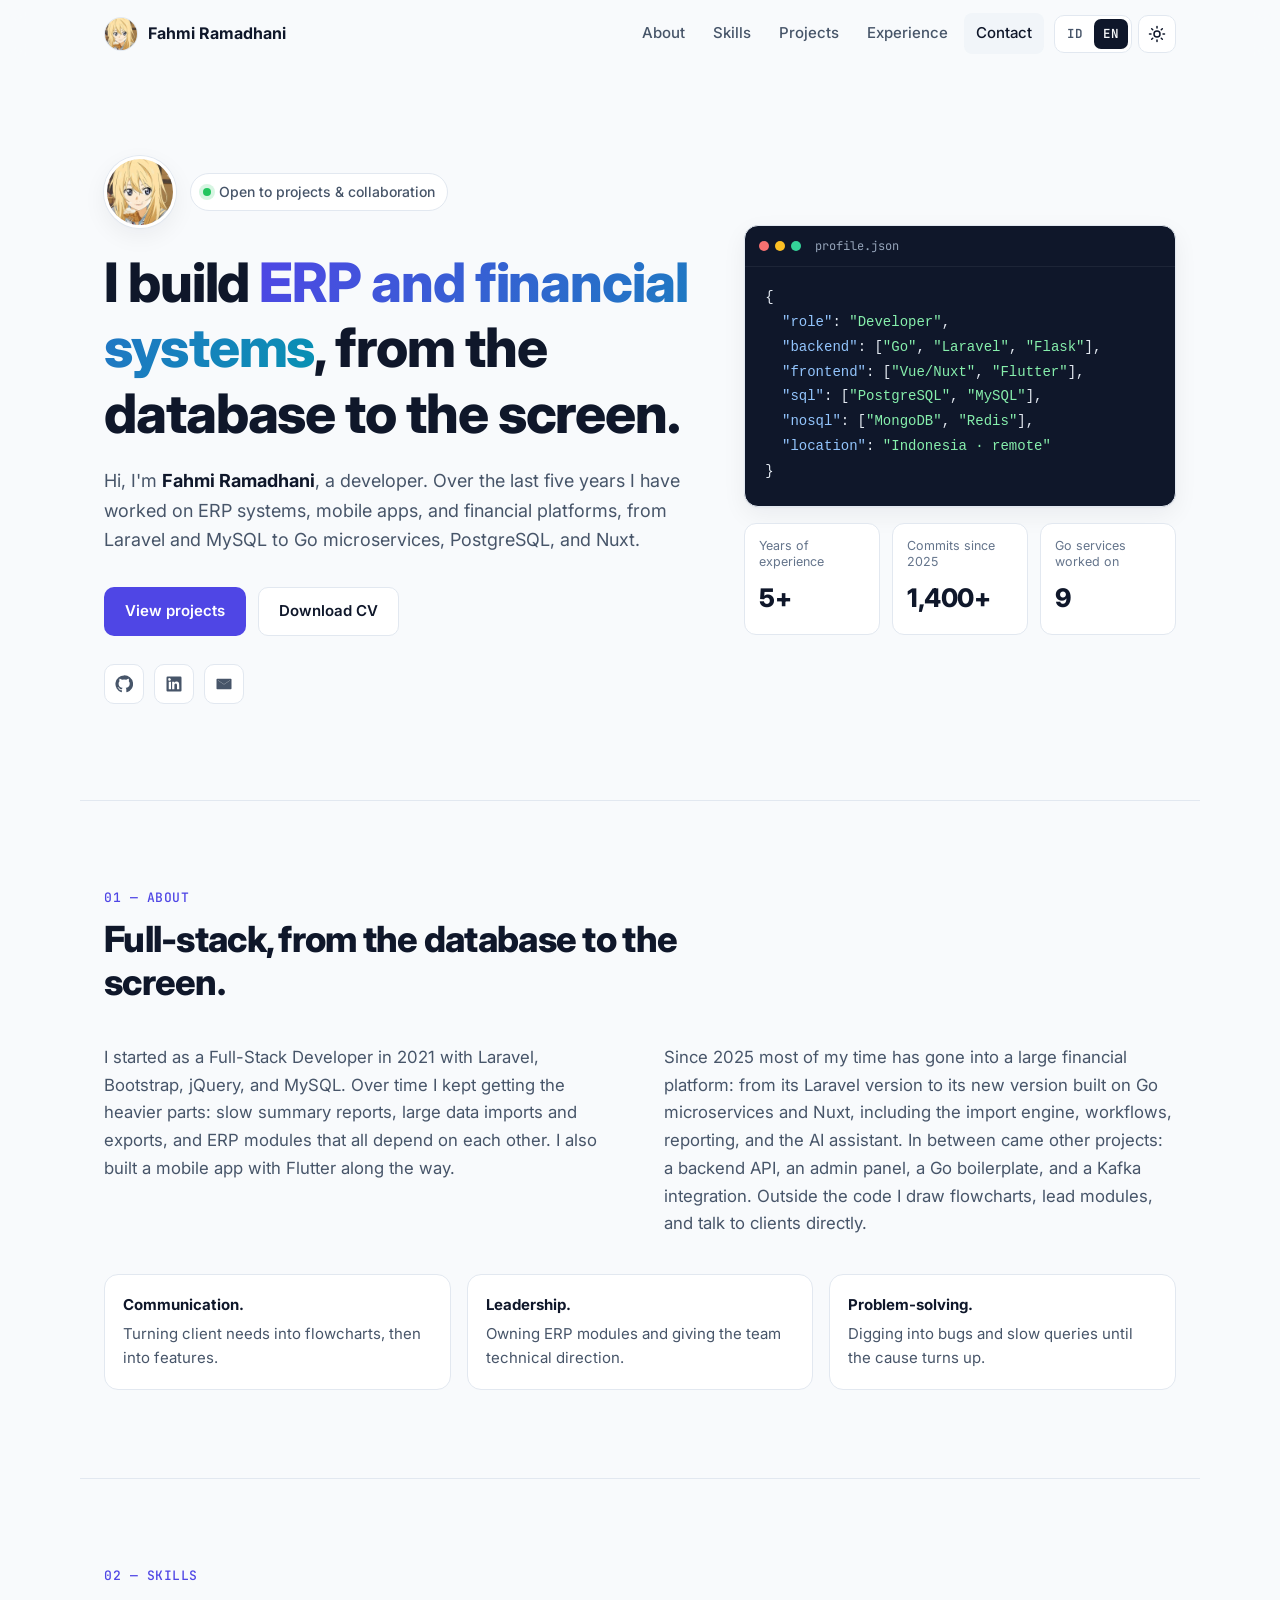
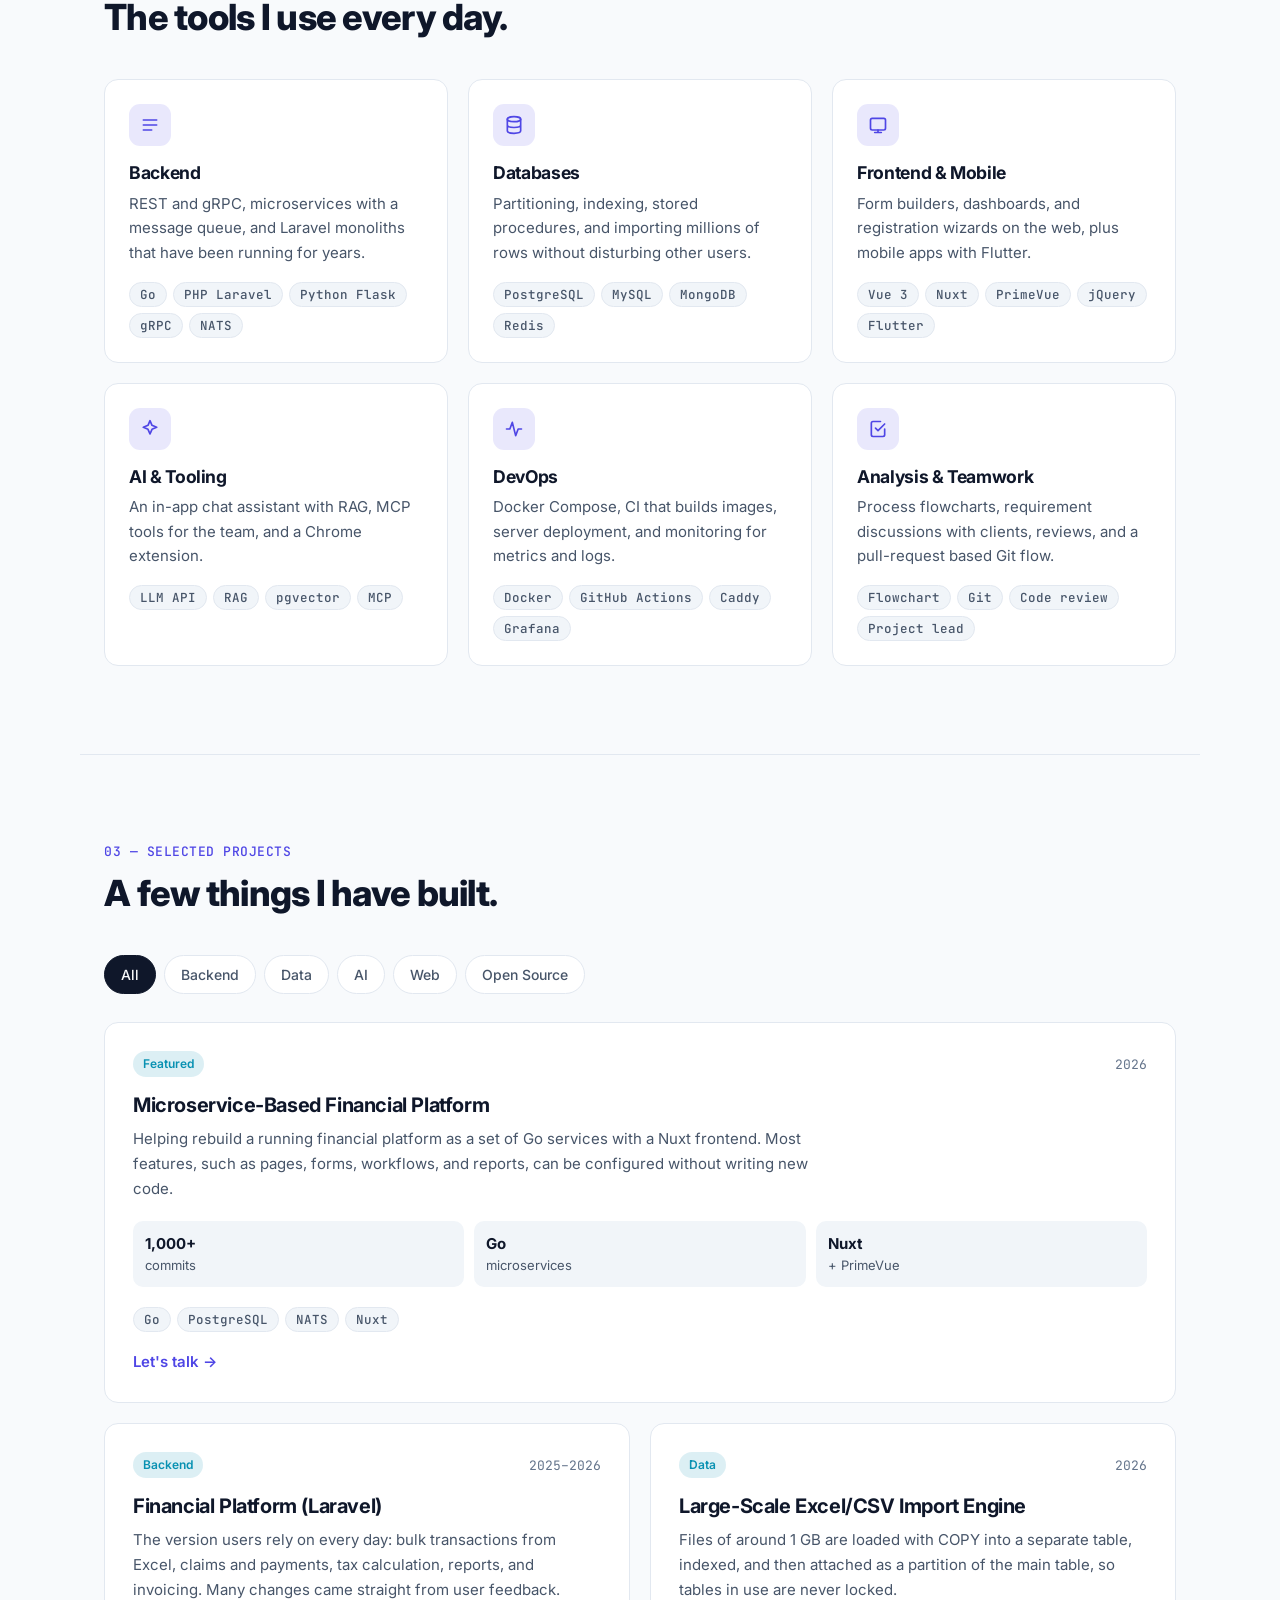
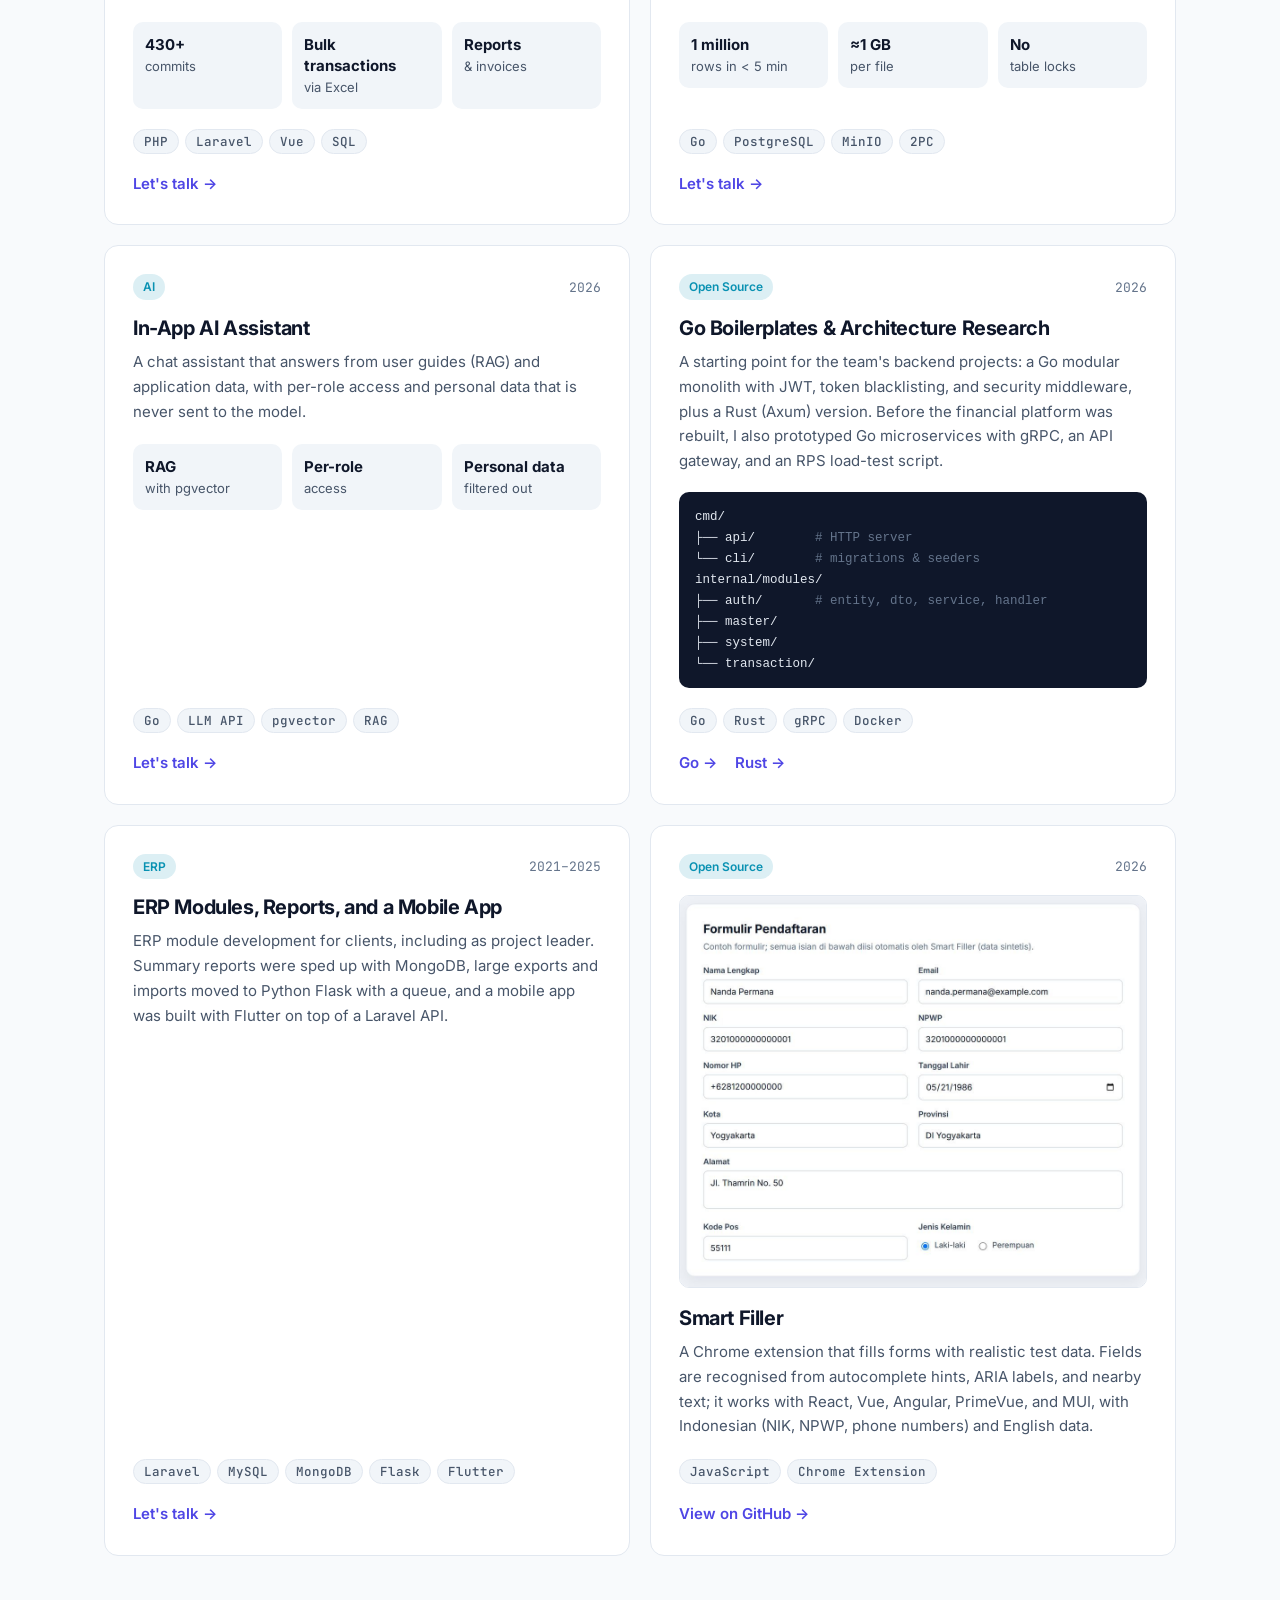
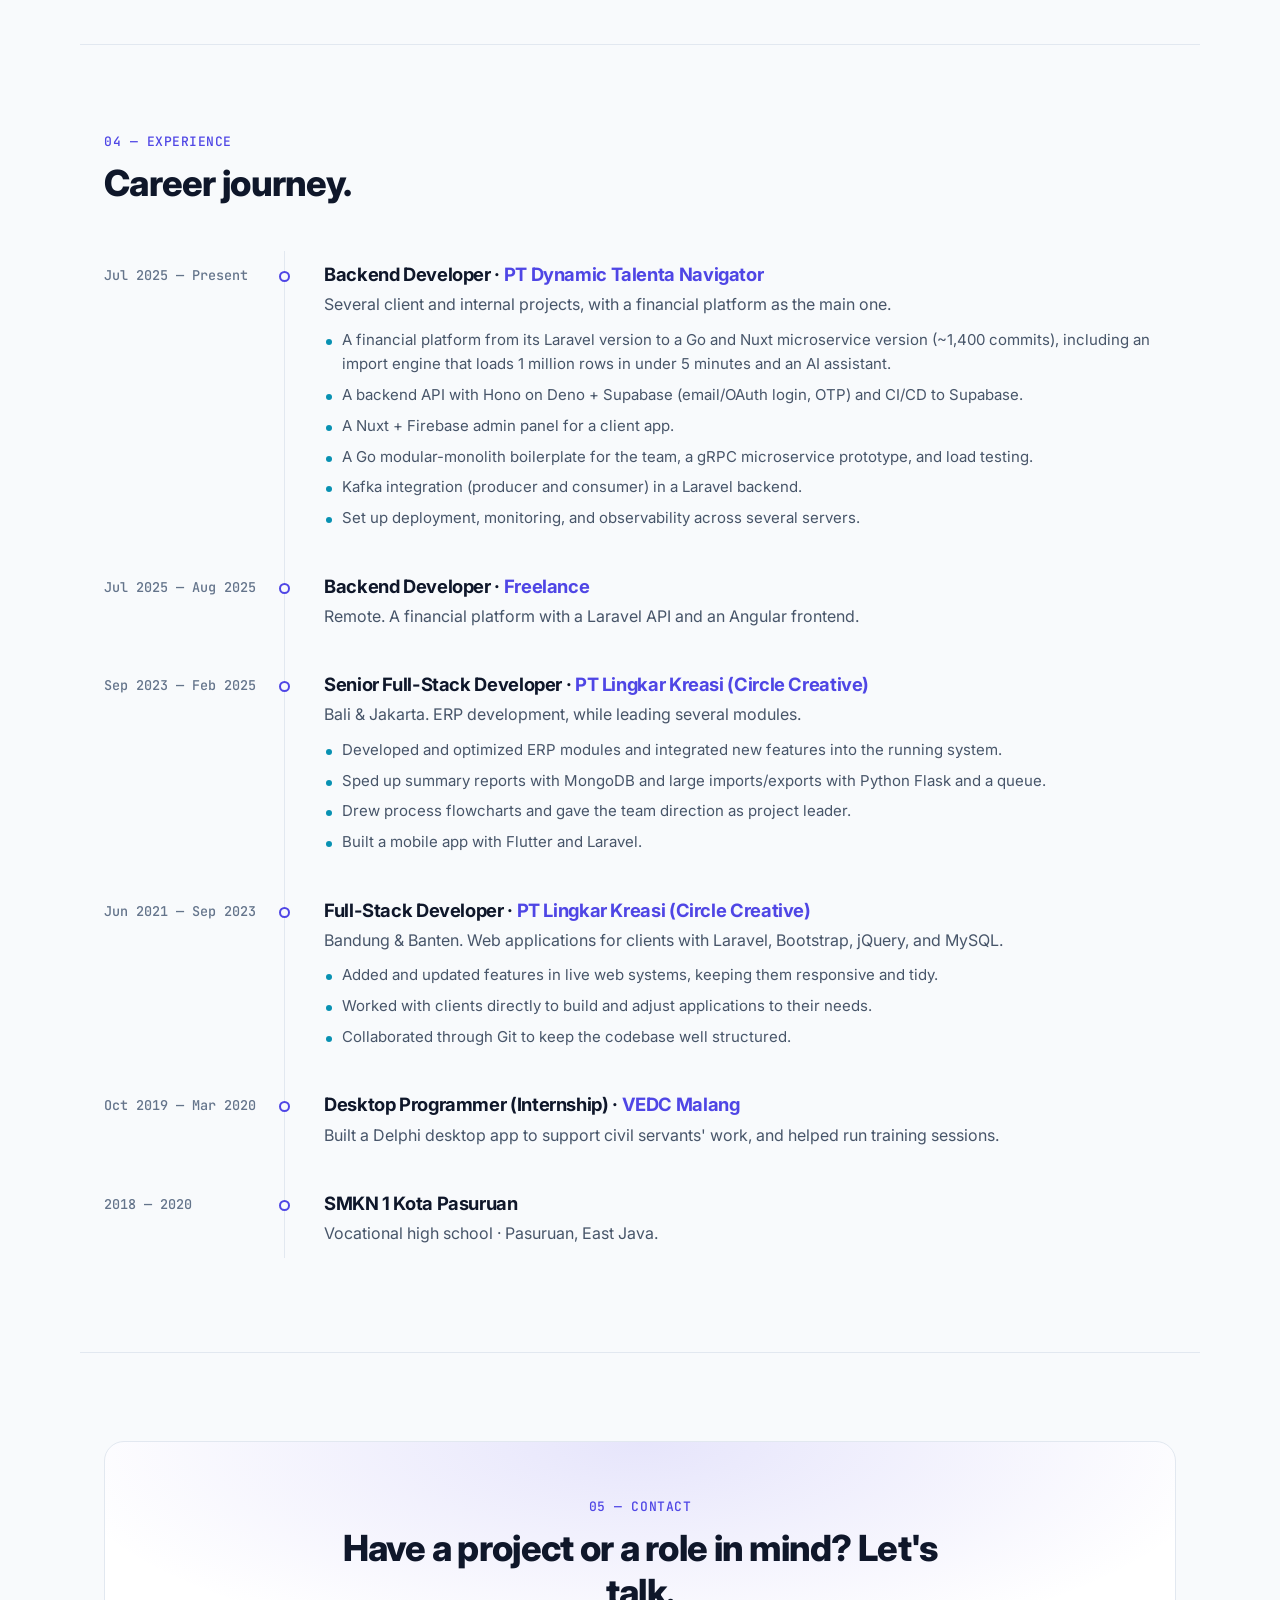
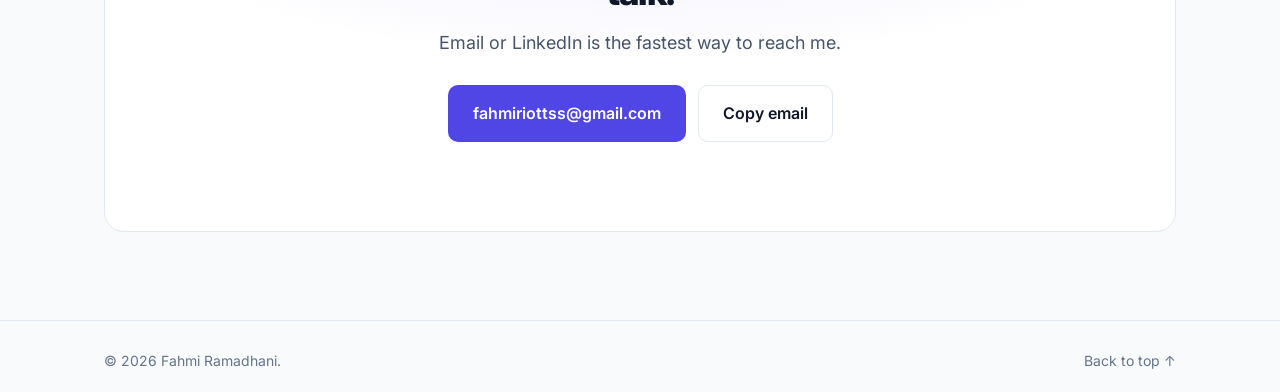
==== commit b2eef63a: "docs: align work history with LinkedIn" ====
--- a/index.html
+++ b/index.html
@@ -406,10 +406,17 @@
           </div>
         </li>
         <li class="reveal">
-          <div class="when" data-i18n="exp.1.when">Sep 2023 — Jul 2025</div>
-          <div class="what">
-            <h3>Senior Full-Stack Developer · <span>PT Lingkar Kreasi</span></h3>
-            <p data-i18n="exp.1.d">Jakarta. Pengembangan ERP, sekaligus memimpin beberapa modul.</p>
+          <div class="when" data-i18n="exp.f.when">Jul 2025 — Agu 2025</div>
+          <div class="what">
+            <h3 data-i18n="exp.f.t">Backend Developer · <span>Freelance</span></h3>
+            <p data-i18n="exp.f.d">Remote. Platform keuangan dengan API Laravel dan frontend Angular.</p>
+          </div>
+        </li>
+        <li class="reveal">
+          <div class="when" data-i18n="exp.1.when">Sep 2023 — Feb 2025</div>
+          <div class="what">
+            <h3>Senior Full-Stack Developer · <span>PT Lingkar Kreasi (Circle Creative)</span></h3>
+            <p data-i18n="exp.1.d">Bali &amp; Jakarta. Pengembangan ERP, sekaligus memimpin beberapa modul.</p>
             <ul>
               <li data-i18n="exp.1.a">Mengembangkan dan mengoptimalkan modul ERP, serta mengintegrasikan fitur baru ke sistem yang sudah berjalan.</li>
               <li data-i18n="exp.1.b">Mempercepat laporan ringkasan dengan MongoDB dan import/export data besar dengan Python Flask + antrean.</li>
@@ -421,8 +428,8 @@
         <li class="reveal">
           <div class="when" data-i18n="exp.2.when">Jun 2021 — Sep 2023</div>
           <div class="what">
-            <h3>Full-Stack Developer · <span>PT Lingkar Kreasi</span></h3>
-            <p data-i18n="exp.2.d">Jakarta. Aplikasi web untuk klien dengan Laravel, Bootstrap, jQuery, dan MySQL.</p>
+            <h3>Full-Stack Developer · <span>PT Lingkar Kreasi (Circle Creative)</span></h3>
+            <p data-i18n="exp.2.d">Bandung &amp; Banten. Aplikasi web untuk klien dengan Laravel, Bootstrap, jQuery, dan MySQL.</p>
             <ul>
               <li data-i18n="exp.2.a">Menambah dan memperbarui fitur sistem web yang sudah berjalan, sampai responsif dan rapi.</li>
               <li data-i18n="exp.2.b">Berdiskusi langsung dengan klien untuk membuat dan menyesuaikan aplikasi.</li>
@@ -433,7 +440,7 @@
         <li class="reveal">
           <div class="when" data-i18n="exp.3.when">Okt 2019 — Mar 2020</div>
           <div class="what">
-            <h3 data-i18n="exp.3.t">Magang · <span>VEDC Malang</span></h3>
+            <h3 data-i18n="exp.3.t">Desktop Programmer (Magang) · <span>VEDC Malang</span></h3>
             <p data-i18n="exp.3.d">Membuat aplikasi desktop dengan Delphi untuk membantu kinerja ASN, dan membantu pelaksanaan pelatihan.</p>
           </div>
         </li>
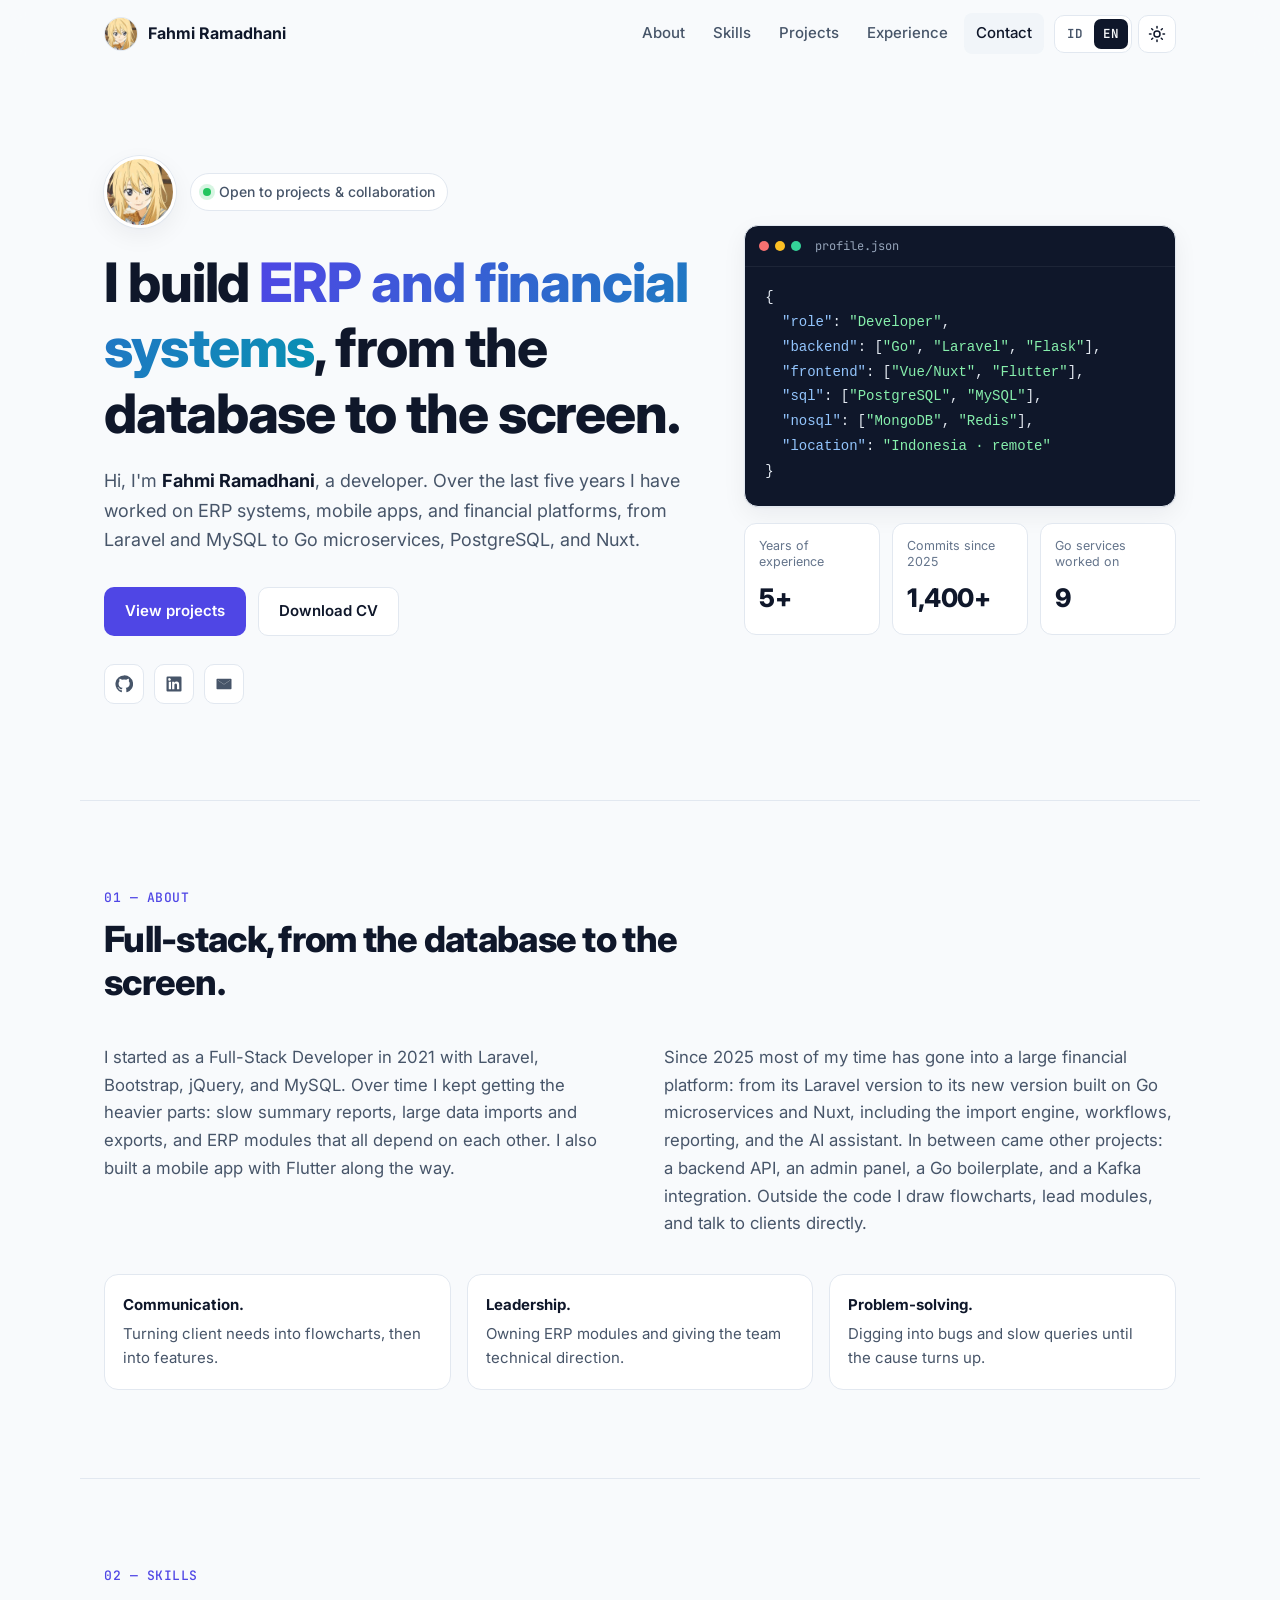
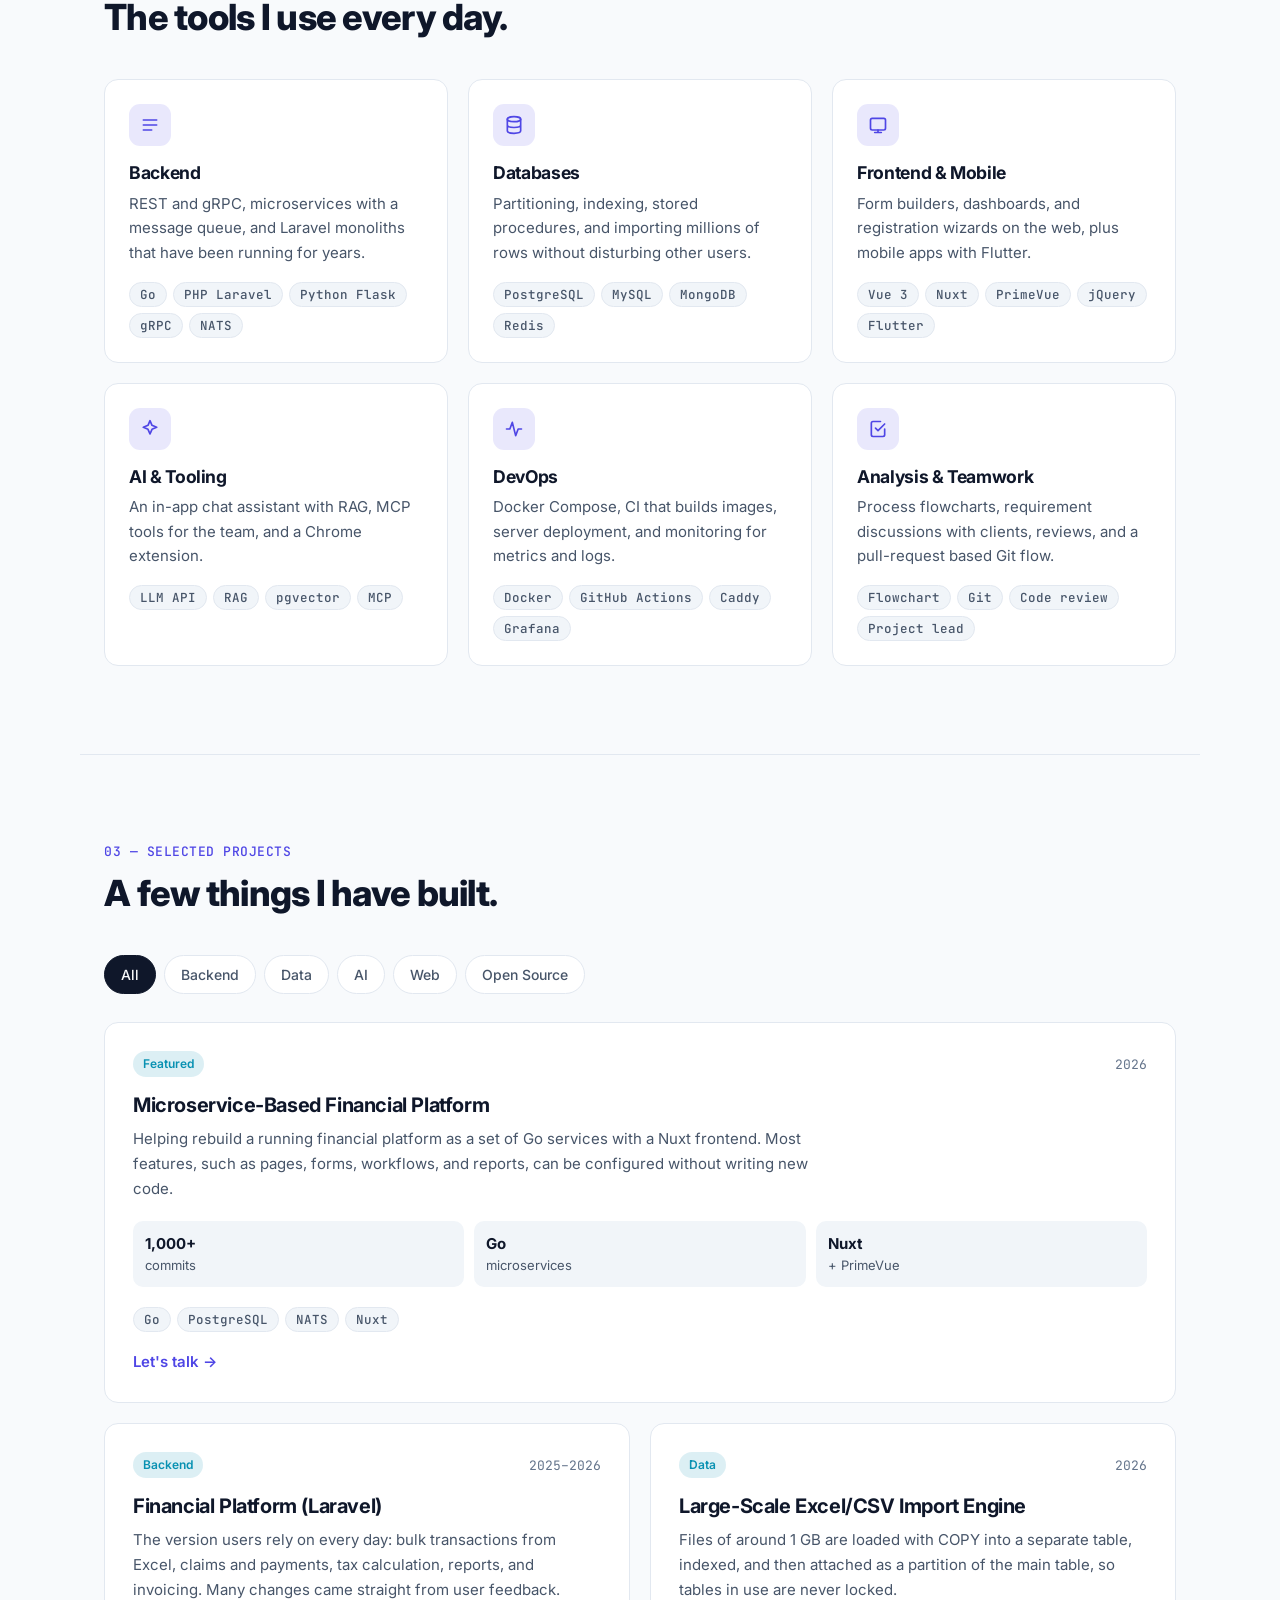
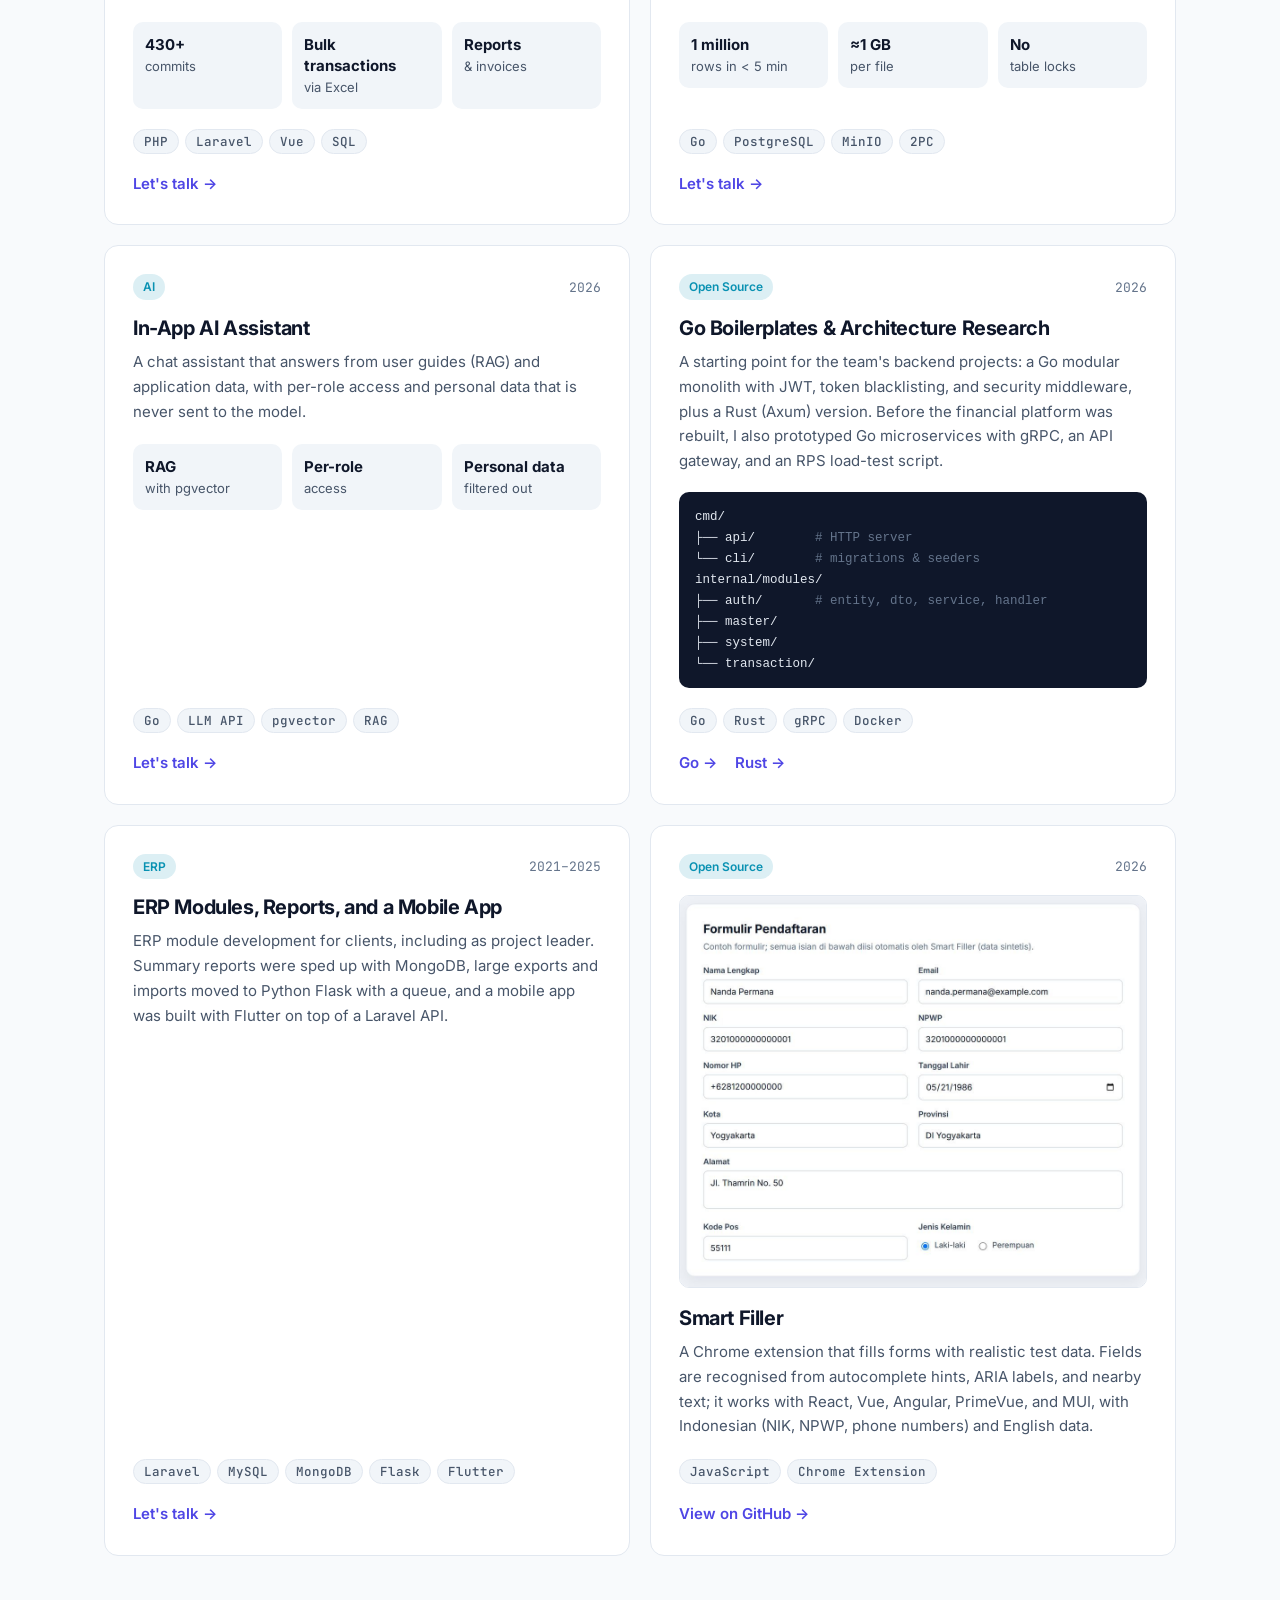
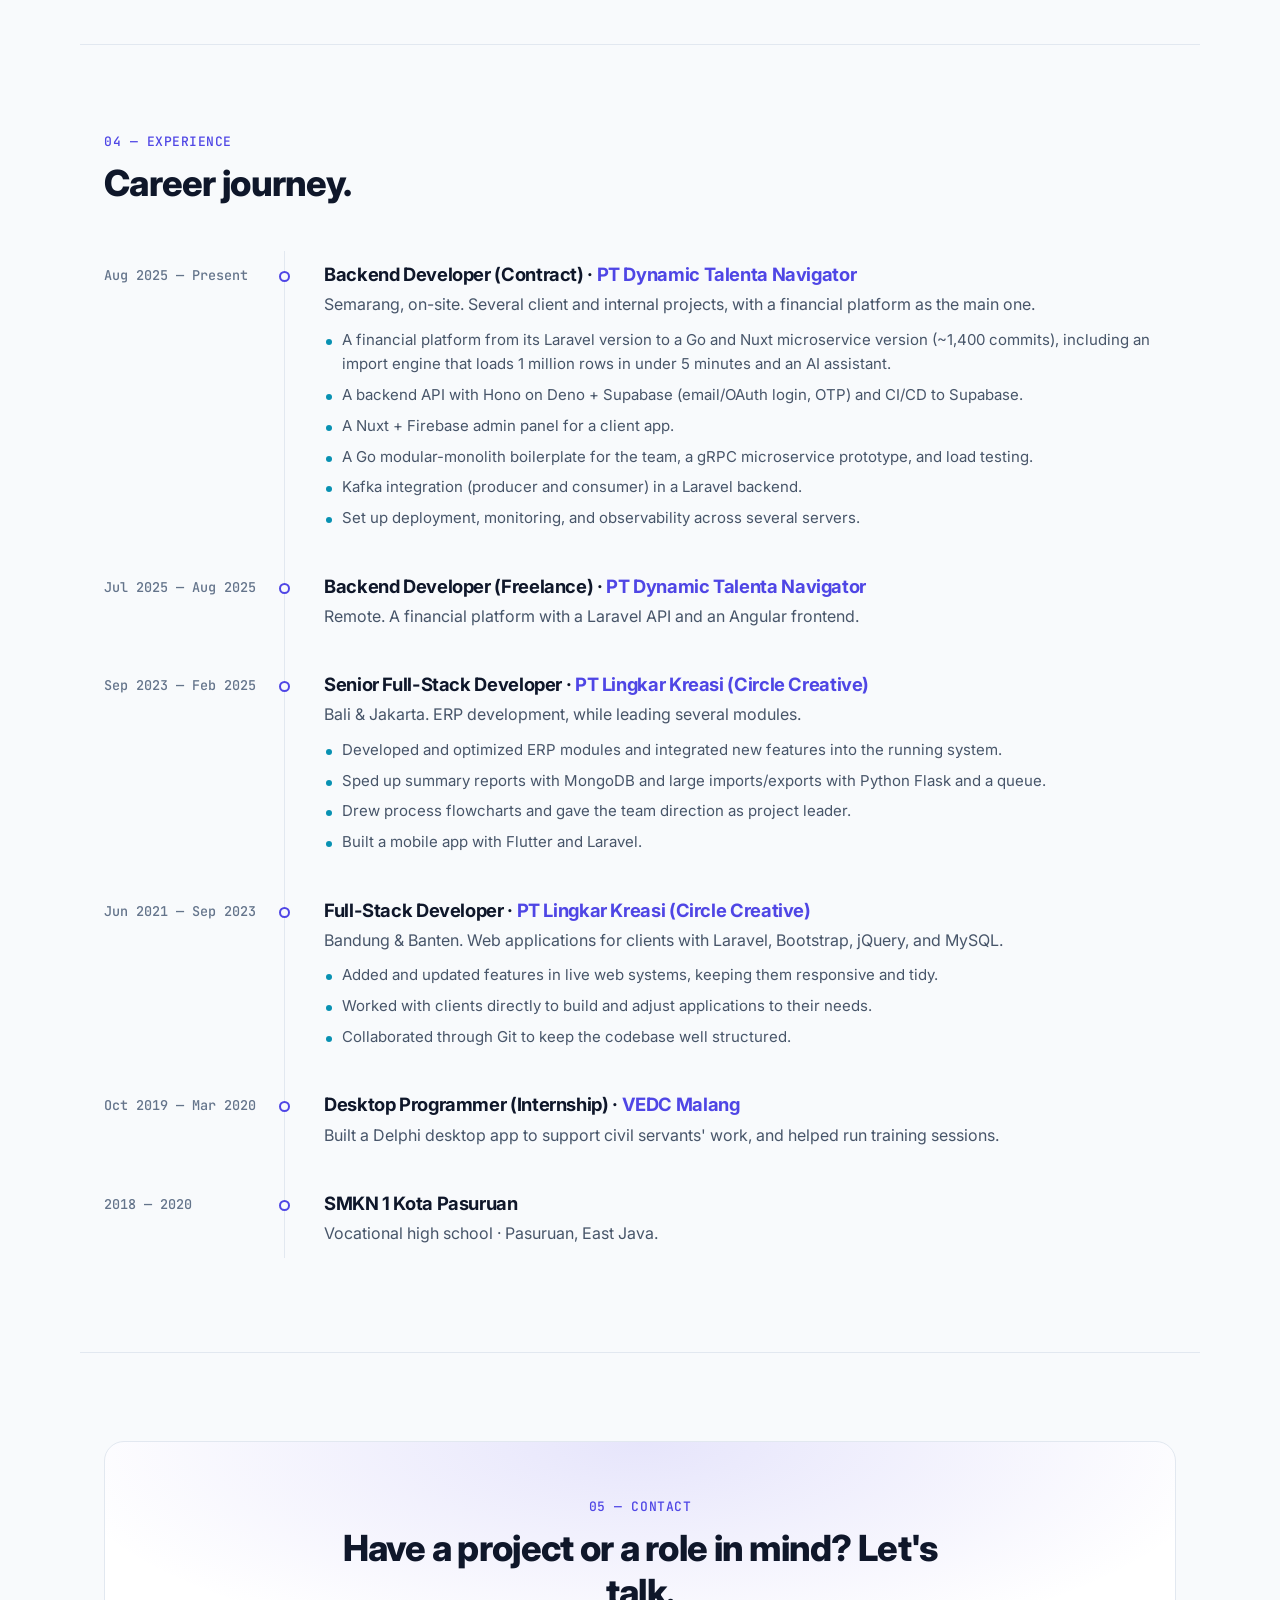
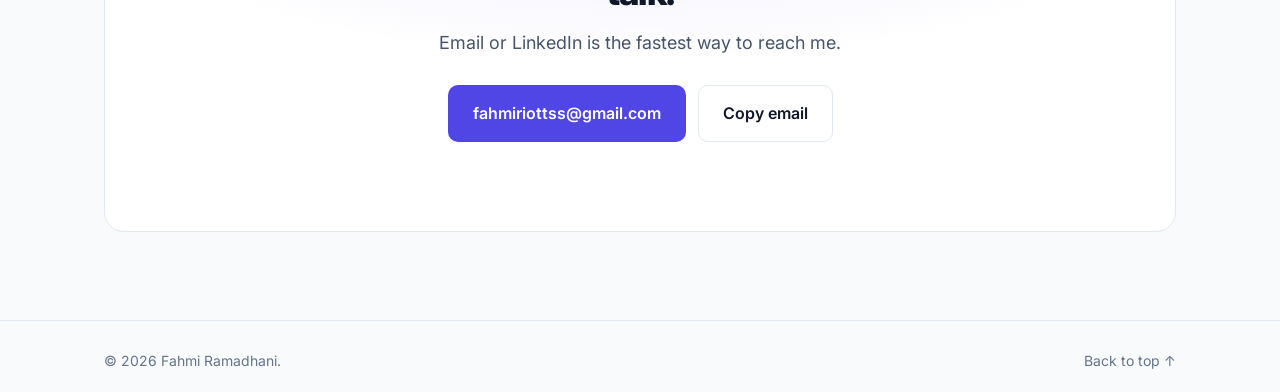
==== commit dd1316f3: "docs: update current role dates and location" ====
--- a/index.html
+++ b/index.html
@@ -391,10 +391,10 @@
       </div>
       <ol class="timeline">
         <li class="reveal">
-          <div class="when" data-i18n="exp.0.when">Jul 2025 — Sekarang</div>
-          <div class="what">
-            <h3>Backend Developer · <span>PT Dynamic Talenta Navigator</span></h3>
-            <p data-i18n="exp.0.d">Beberapa proyek klien dan internal, dengan sebuah platform keuangan sebagai proyek utama.</p>
+          <div class="when" data-i18n="exp.0.when">Agu 2025 — Sekarang</div>
+          <div class="what">
+            <h3 data-i18n="exp.0.t">Backend Developer (Kontrak) · <span>PT Dynamic Talenta Navigator</span></h3>
+            <p data-i18n="exp.0.d">Semarang, on-site. Beberapa proyek klien dan internal, dengan sebuah platform keuangan sebagai proyek utama.</p>
             <ul>
               <li data-i18n="exp.0.a">Platform keuangan dari versi Laravel sampai versi microservice Go dan Nuxt (±1.400 commit), termasuk engine import 1 juta baris di bawah 5 menit dan asisten AI.</li>
               <li data-i18n="exp.0.b">Backend API dengan Hono di Deno + Supabase (login email/OAuth, OTP) dan CI/CD ke Supabase.</li>
@@ -408,7 +408,7 @@
         <li class="reveal">
           <div class="when" data-i18n="exp.f.when">Jul 2025 — Agu 2025</div>
           <div class="what">
-            <h3 data-i18n="exp.f.t">Backend Developer · <span>Freelance</span></h3>
+            <h3 data-i18n="exp.f.t">Backend Developer (Freelance) · <span>PT Dynamic Talenta Navigator</span></h3>
             <p data-i18n="exp.f.d">Remote. Platform keuangan dengan API Laravel dan frontend Angular.</p>
           </div>
         </li>
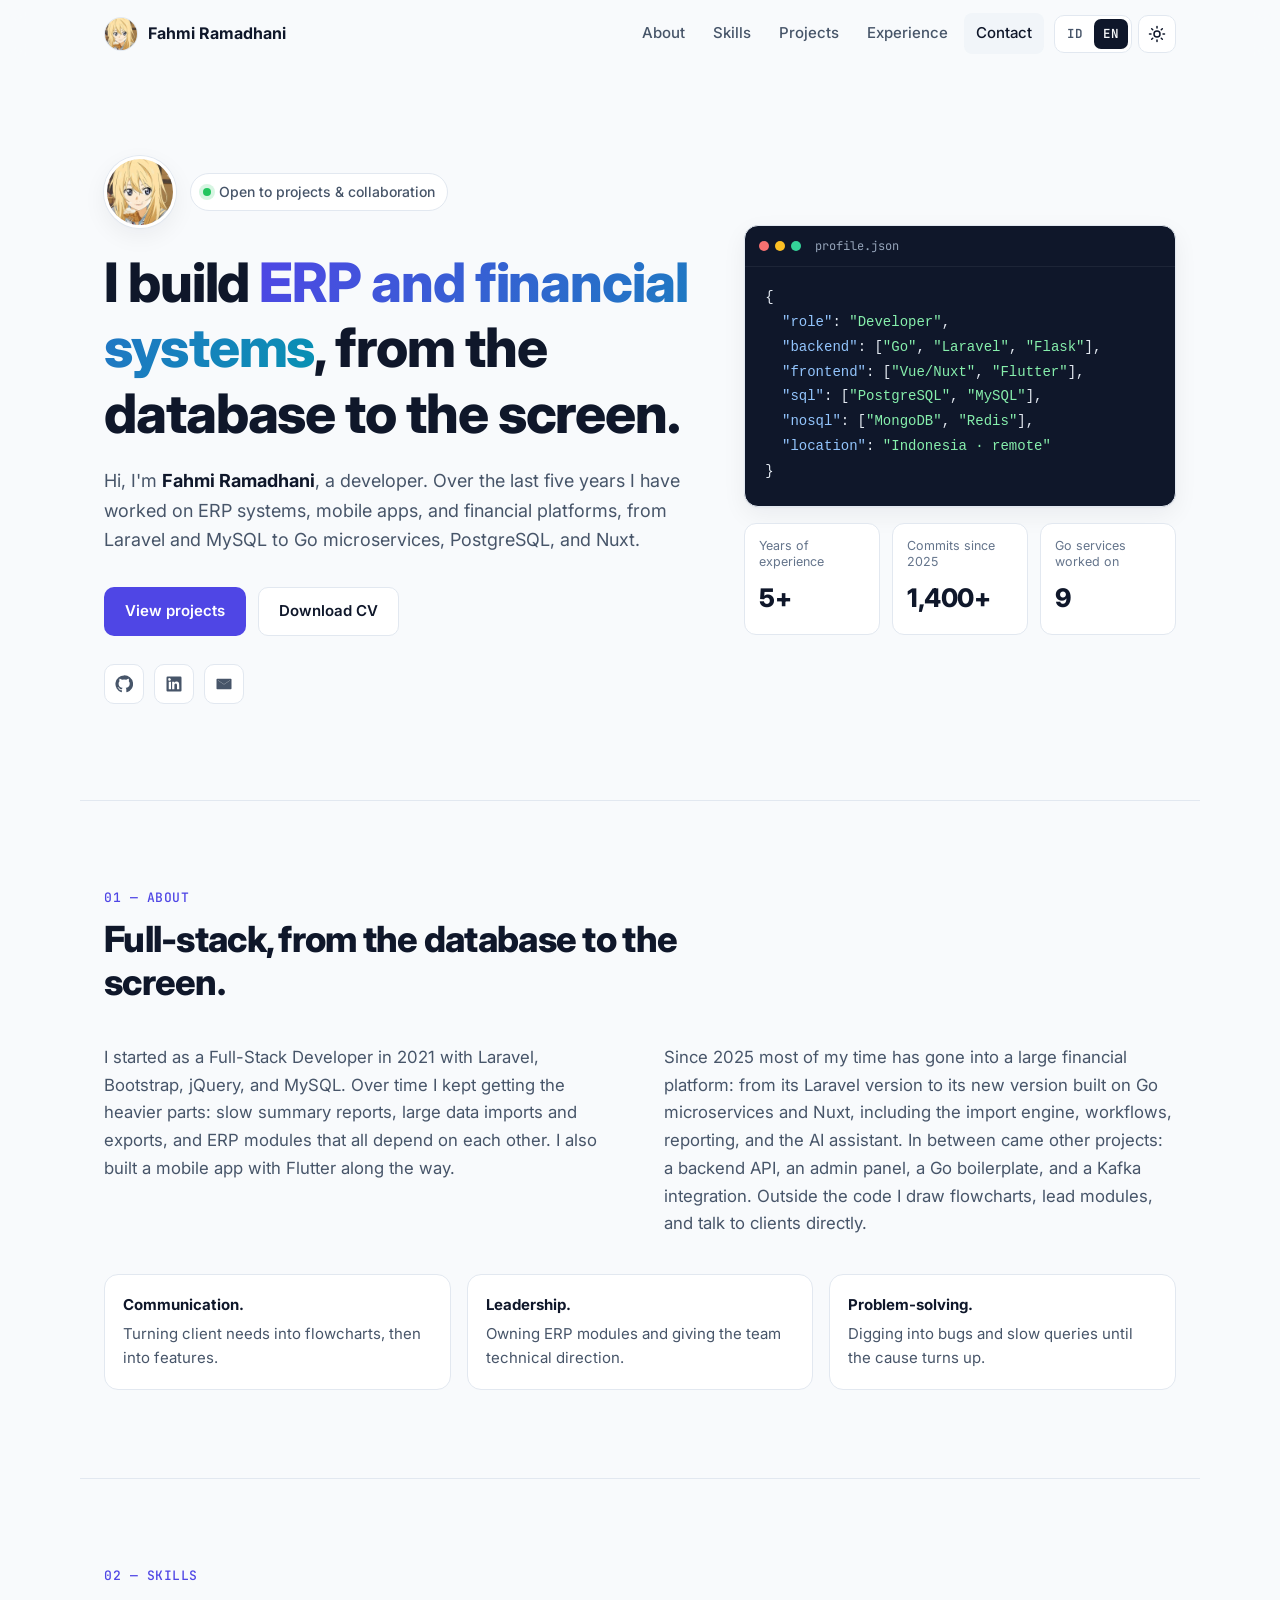
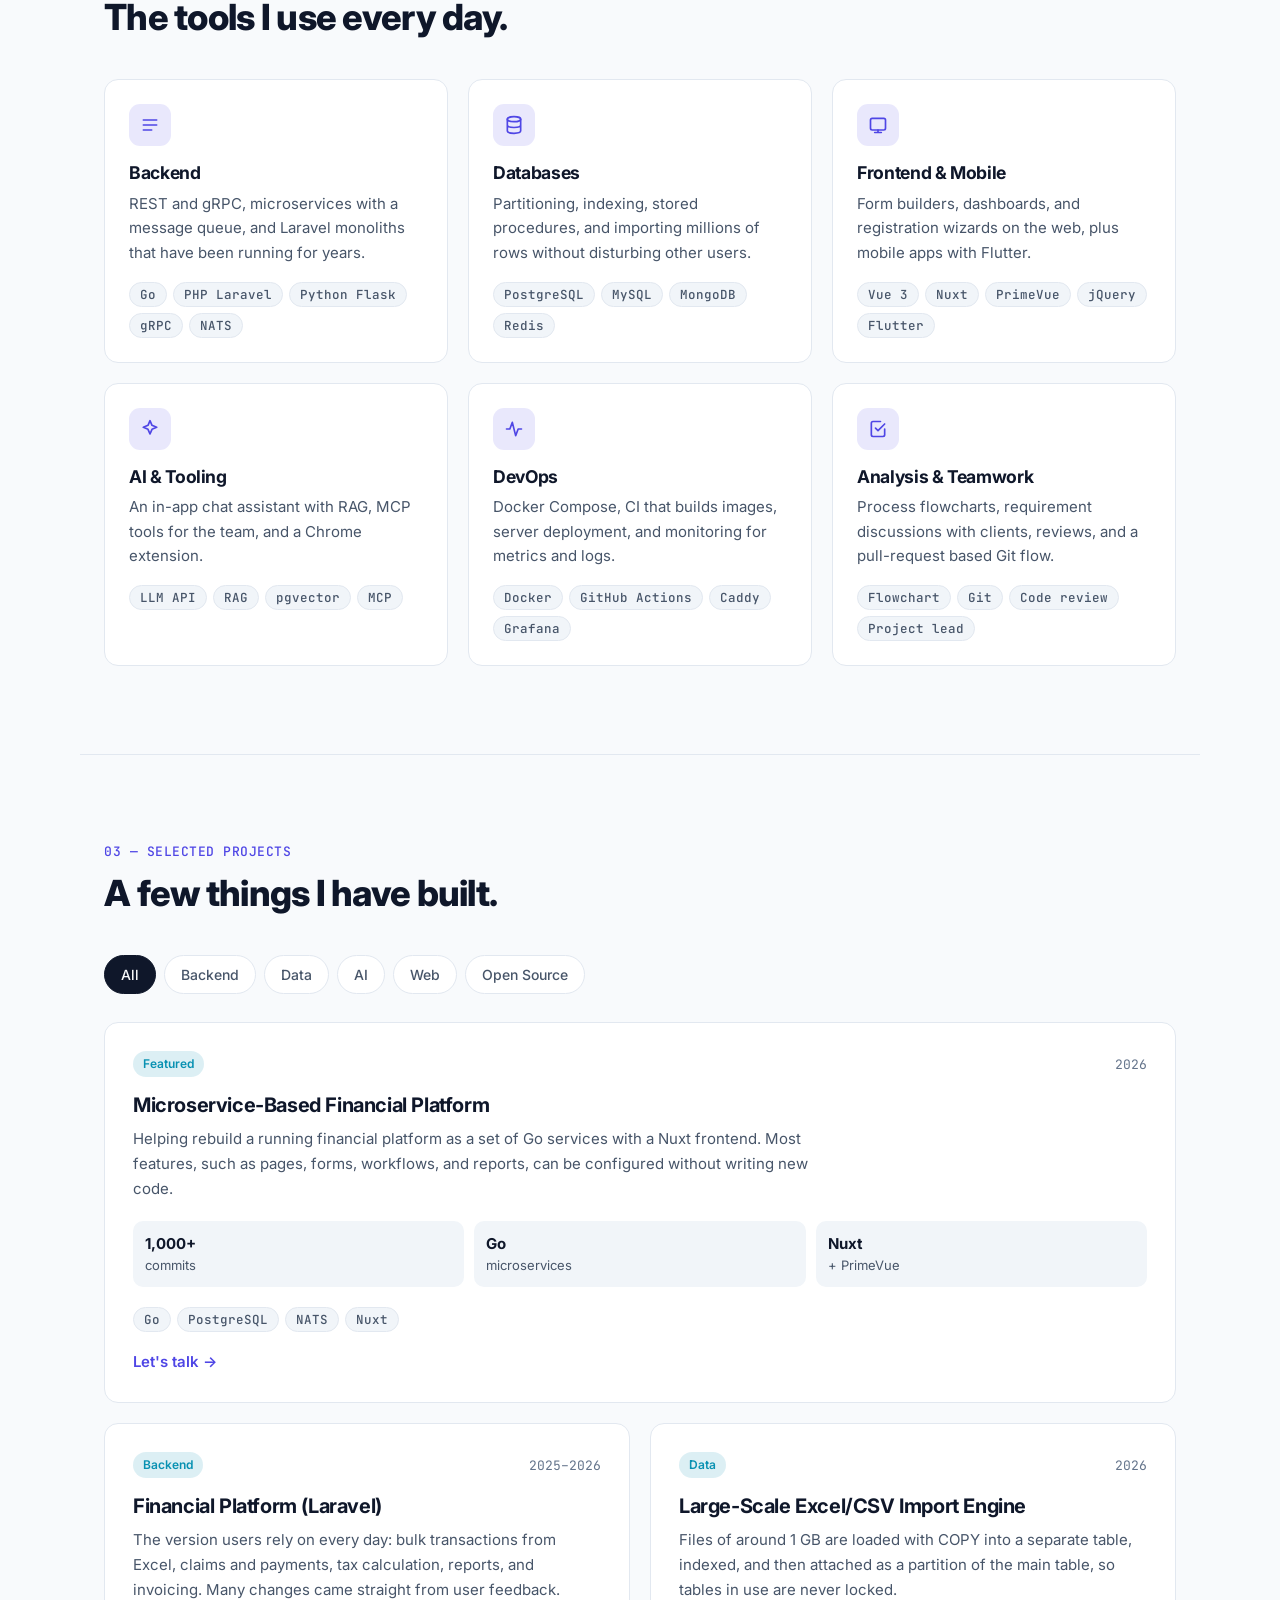
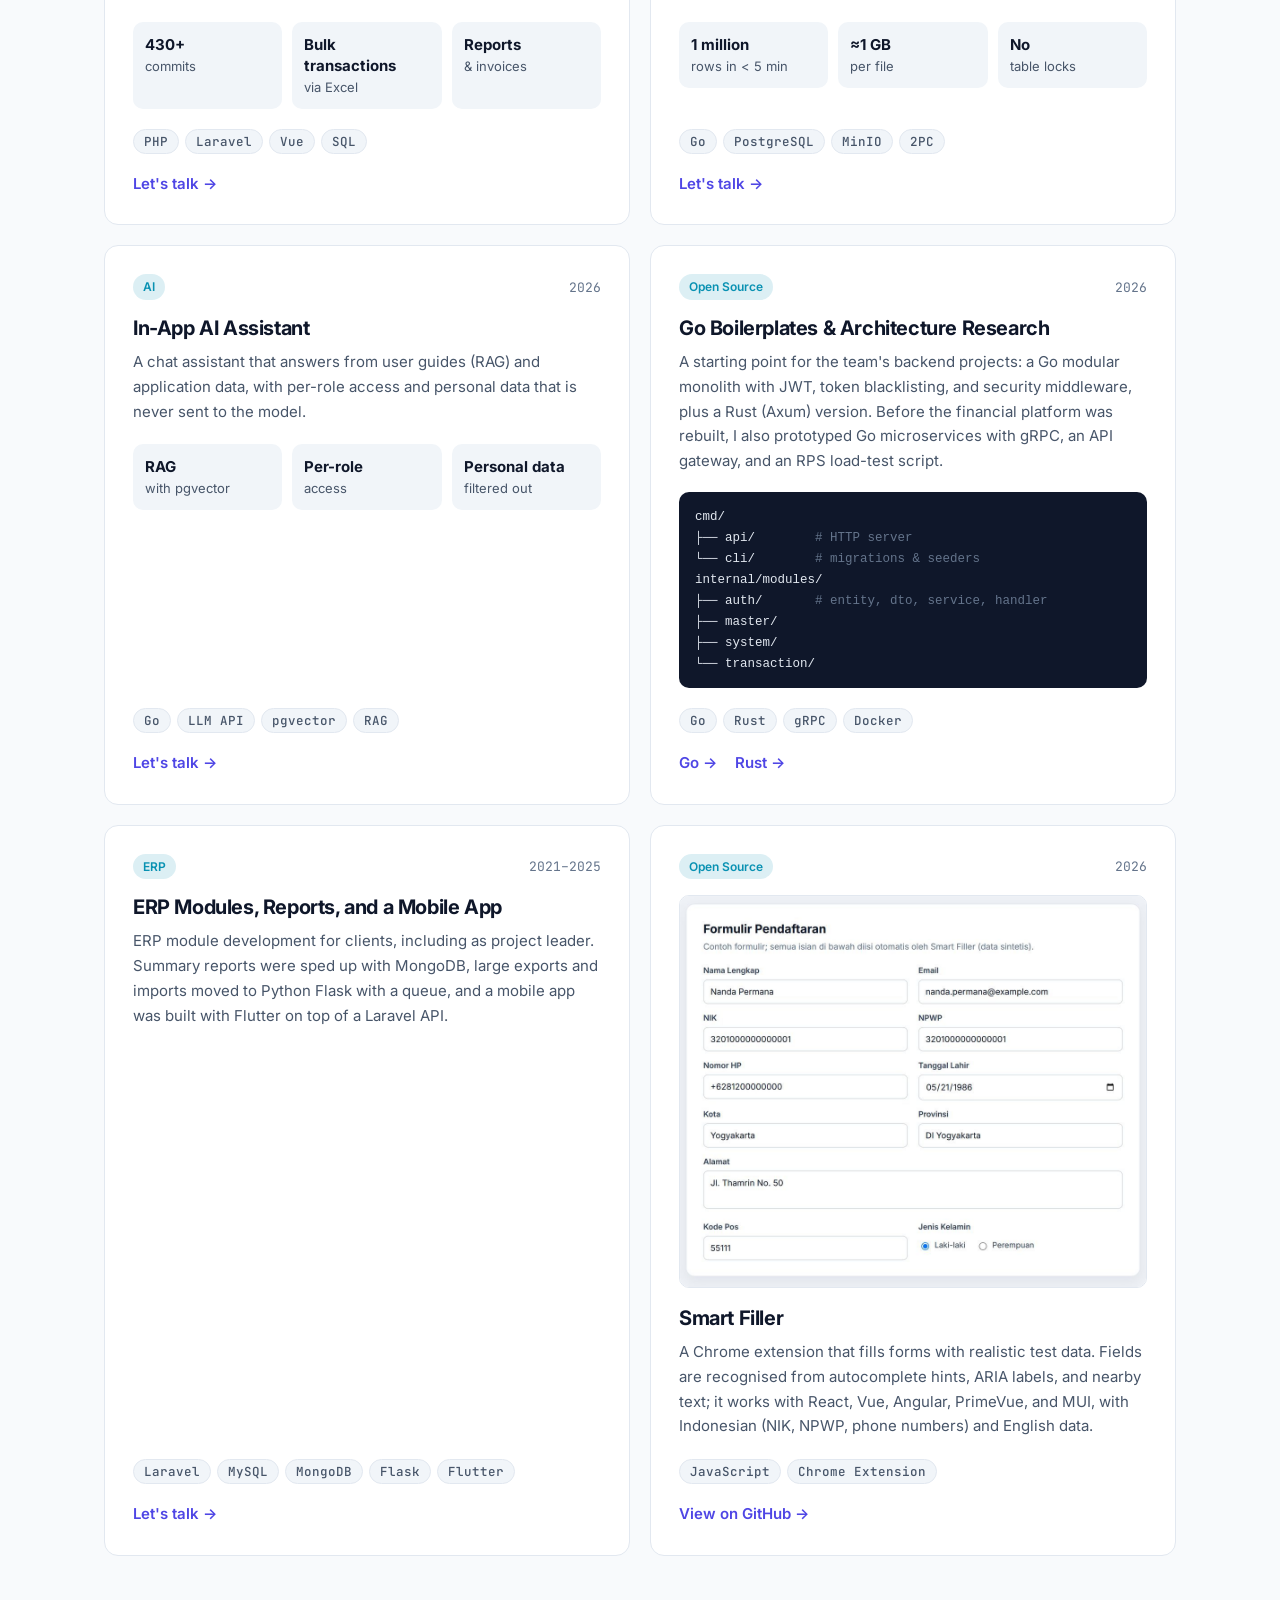
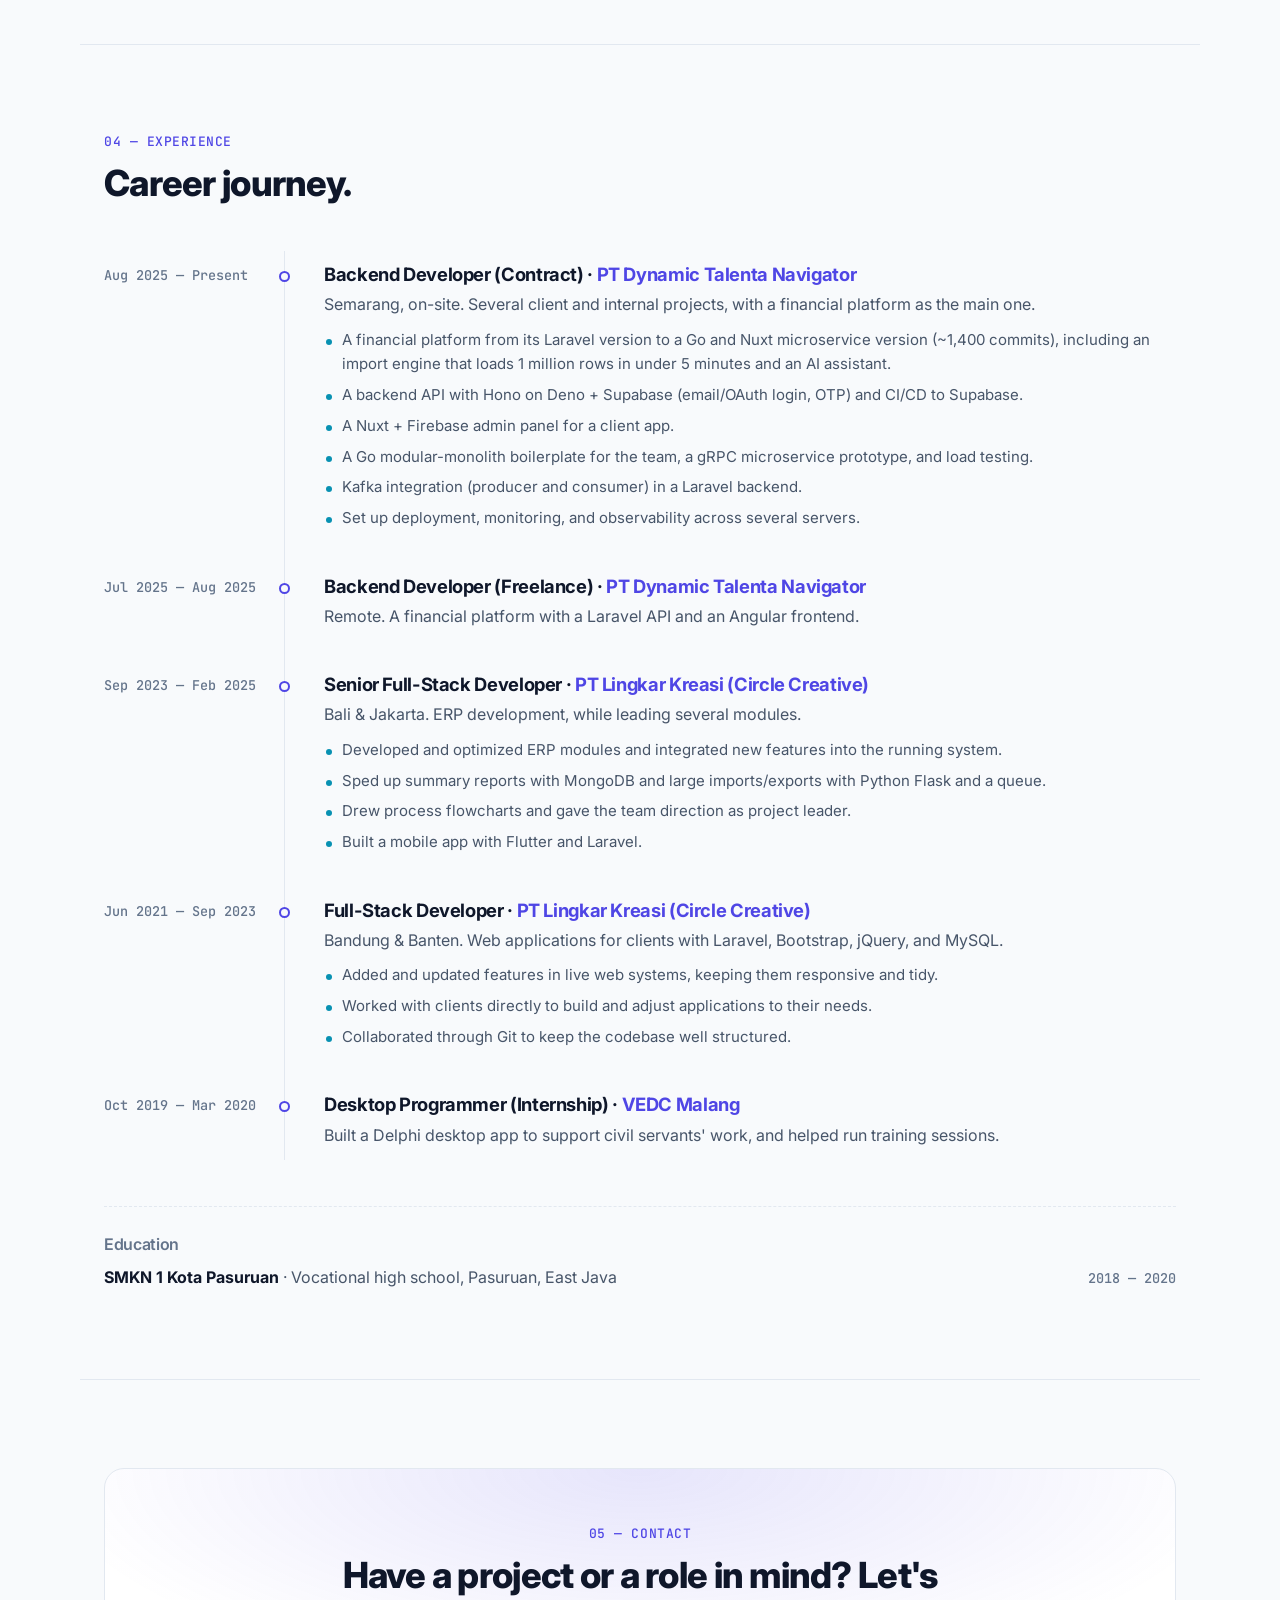
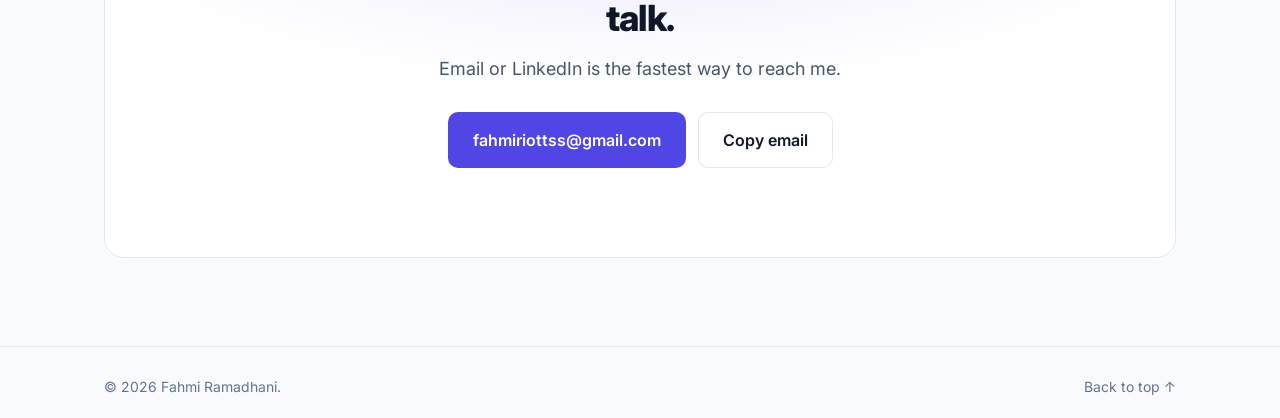
==== commit a401d862: "feat: move education out of the work timeline" ====
--- a/index.html
+++ b/index.html
@@ -444,14 +444,15 @@
             <p data-i18n="exp.3.d">Membuat aplikasi desktop dengan Delphi untuk membantu kinerja ASN, dan membantu pelaksanaan pelatihan.</p>
           </div>
         </li>
-        <li class="reveal">
-          <div class="when">2018 — 2020</div>
-          <div class="what">
-            <h3>SMKN 1 Kota Pasuruan</h3>
-            <p data-i18n="exp.4.d">Pendidikan menengah kejuruan · Pasuruan, Jawa Timur.</p>
-          </div>
-        </li>
       </ol>
+
+      <div class="education reveal">
+        <h3 class="education-title" data-i18n="edu.title">Pendidikan</h3>
+        <div class="education-row">
+          <p><strong>SMKN 1 Kota Pasuruan</strong> <span data-i18n="exp.4.d">· Sekolah menengah kejuruan, Pasuruan, Jawa Timur</span></p>
+          <span class="when">2018 — 2020</span>
+        </div>
+      </div>
     </section>
 
     <!-- KONTAK -->
--- a/assets/css/style.css
+++ b/assets/css/style.css
@@ -325,6 +325,11 @@
   .timeline > li::before { left: 0; top: 24px; }
 }
 
+.education { margin-top: 40px; padding-top: 28px; border-top: 1px dashed var(--border); }
+.education-title { font-size: 1rem; color: var(--subtle); font-weight: 600; margin-bottom: 10px; }
+.education-row { display: flex; flex-wrap: wrap; justify-content: space-between; align-items: baseline; gap: 4px 24px; color: var(--muted); }
+.education-row strong { color: var(--text); }
+
 /* Kontak */
 .contact {
   text-align: center; padding: 56px 24px; border-radius: 20px; border: 1px solid var(--border);
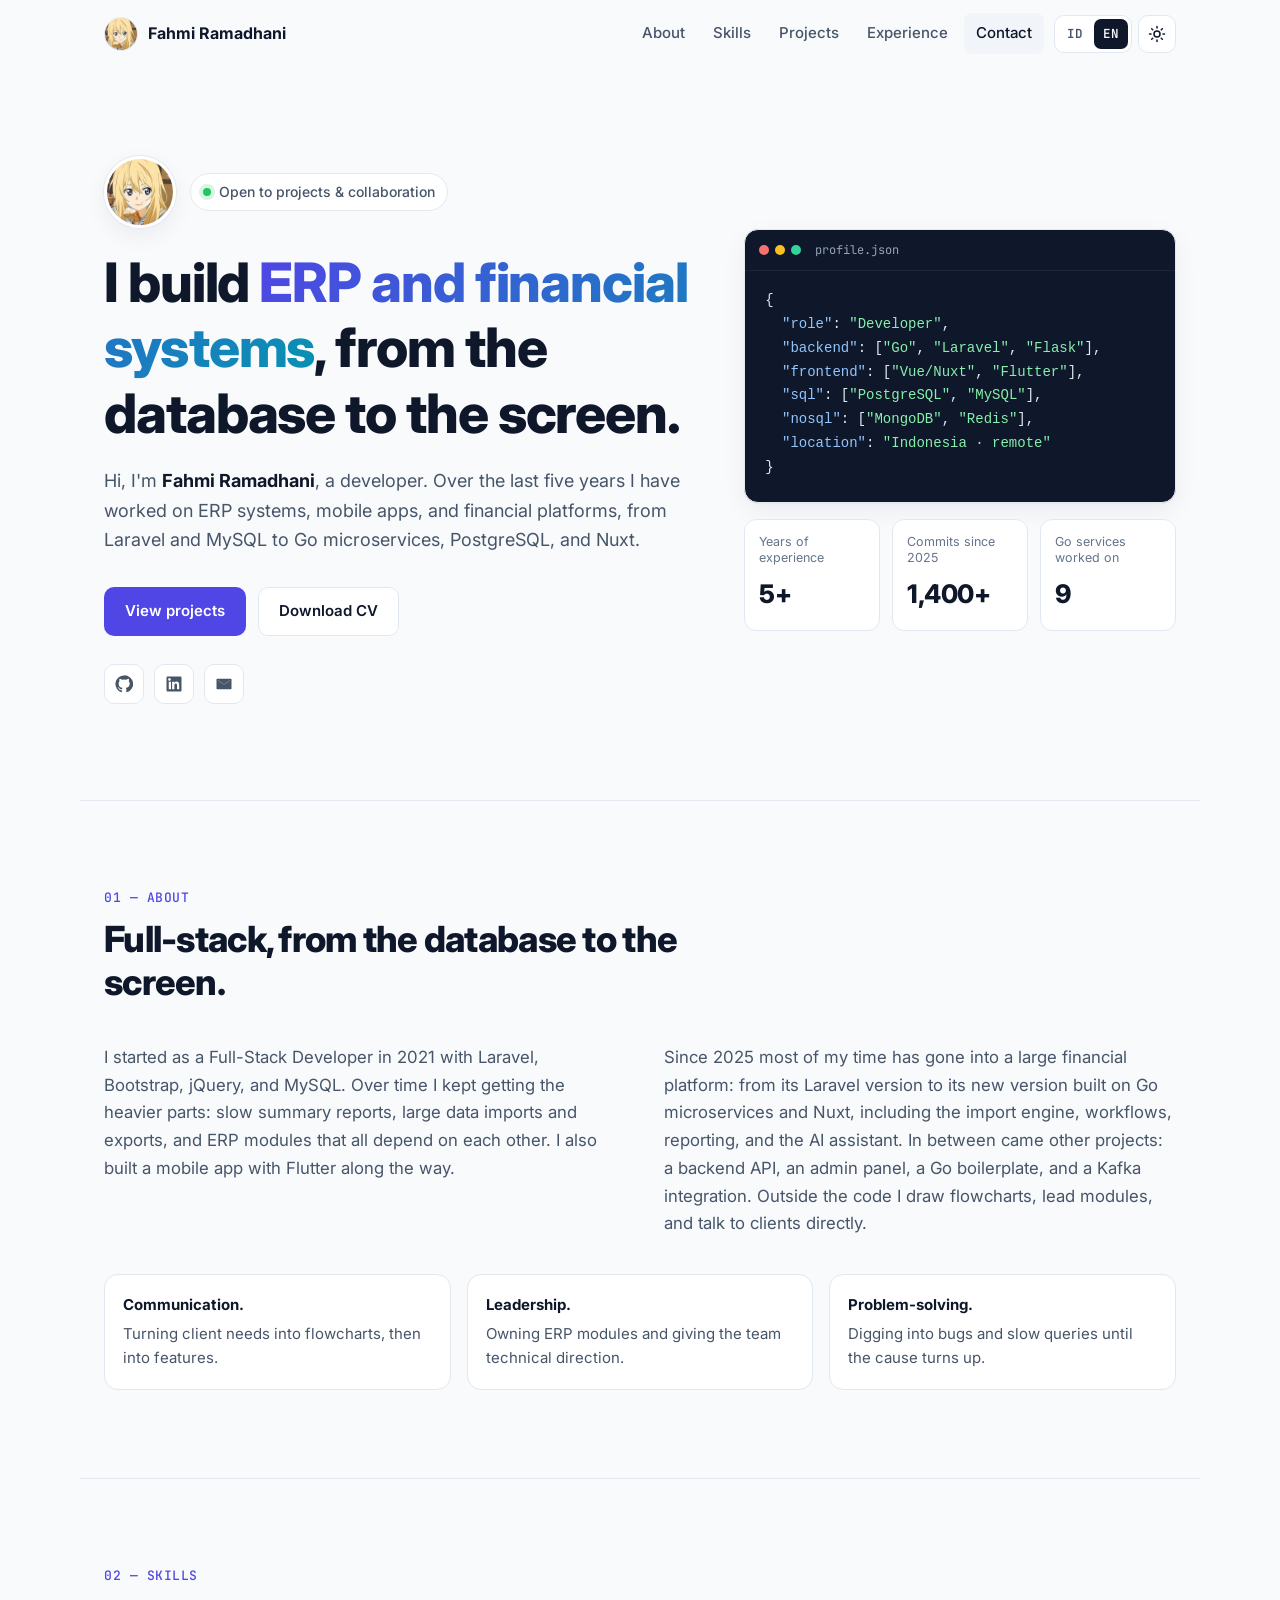
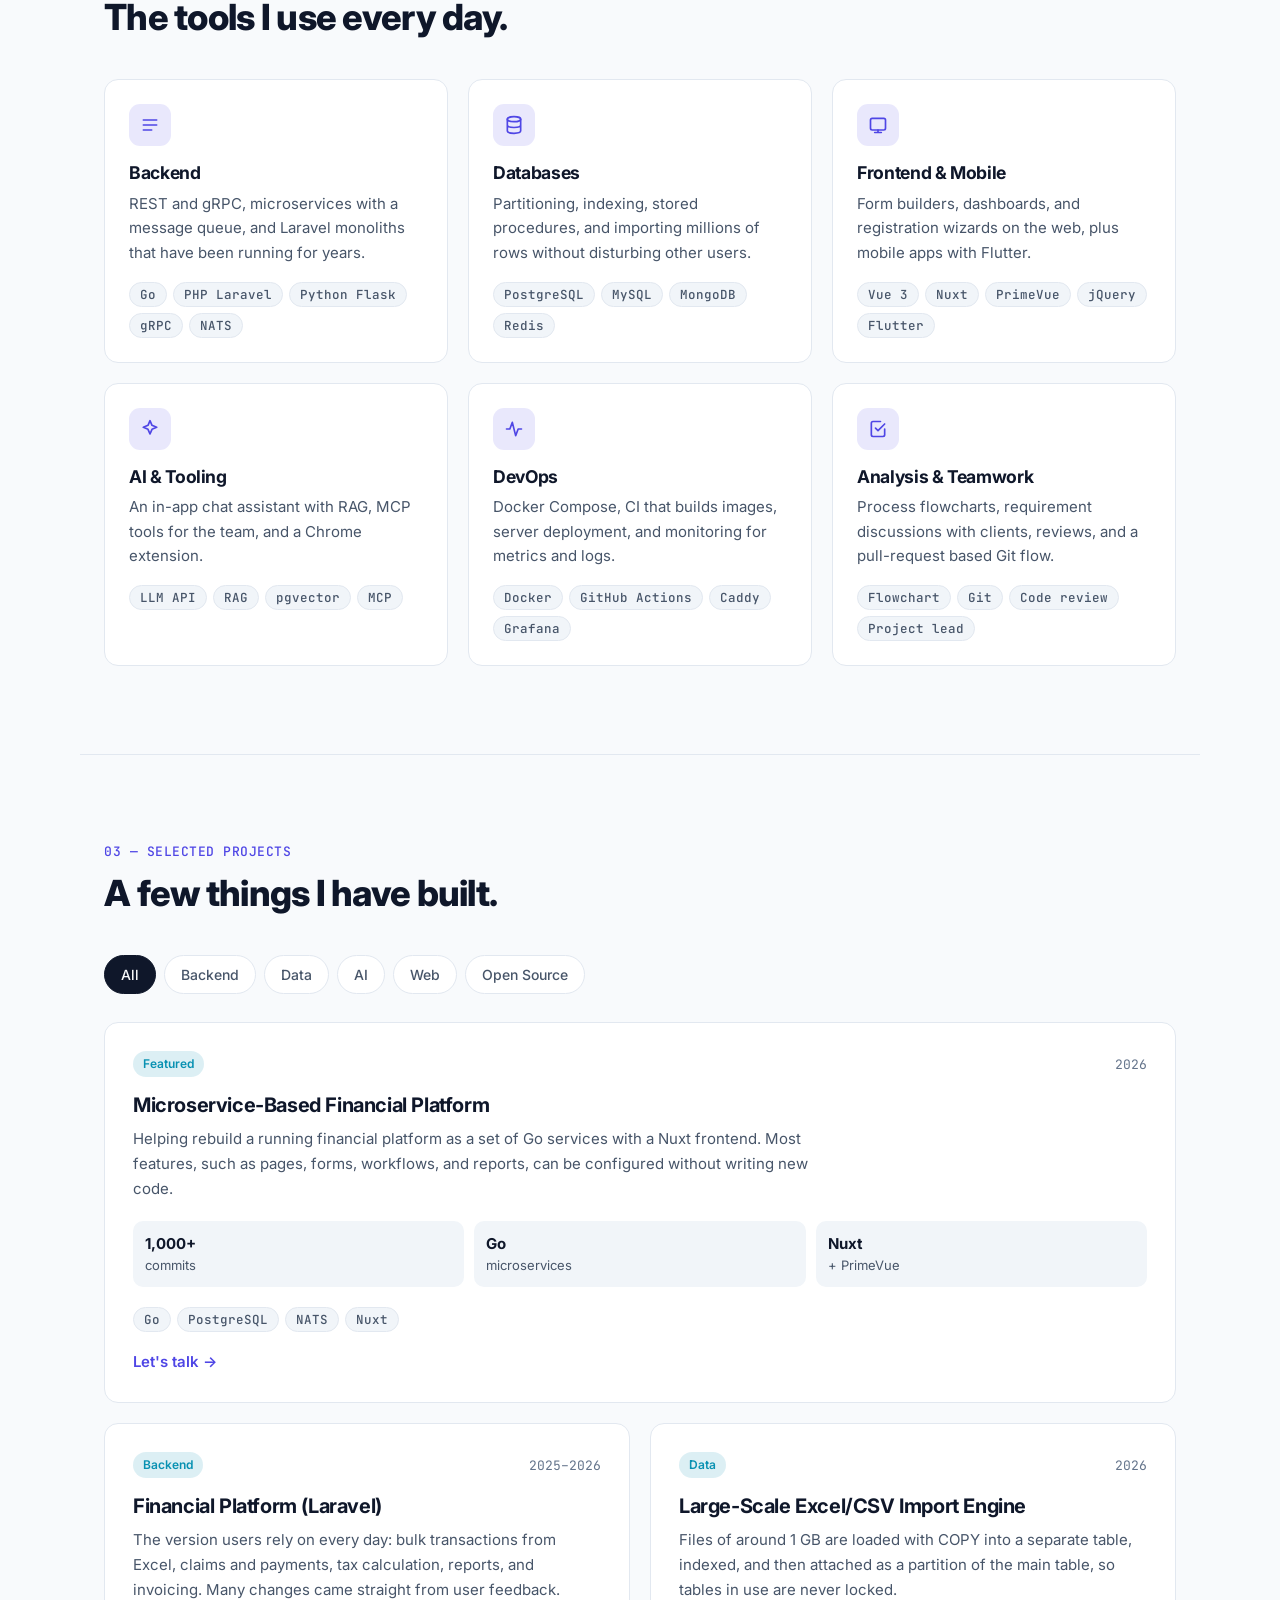
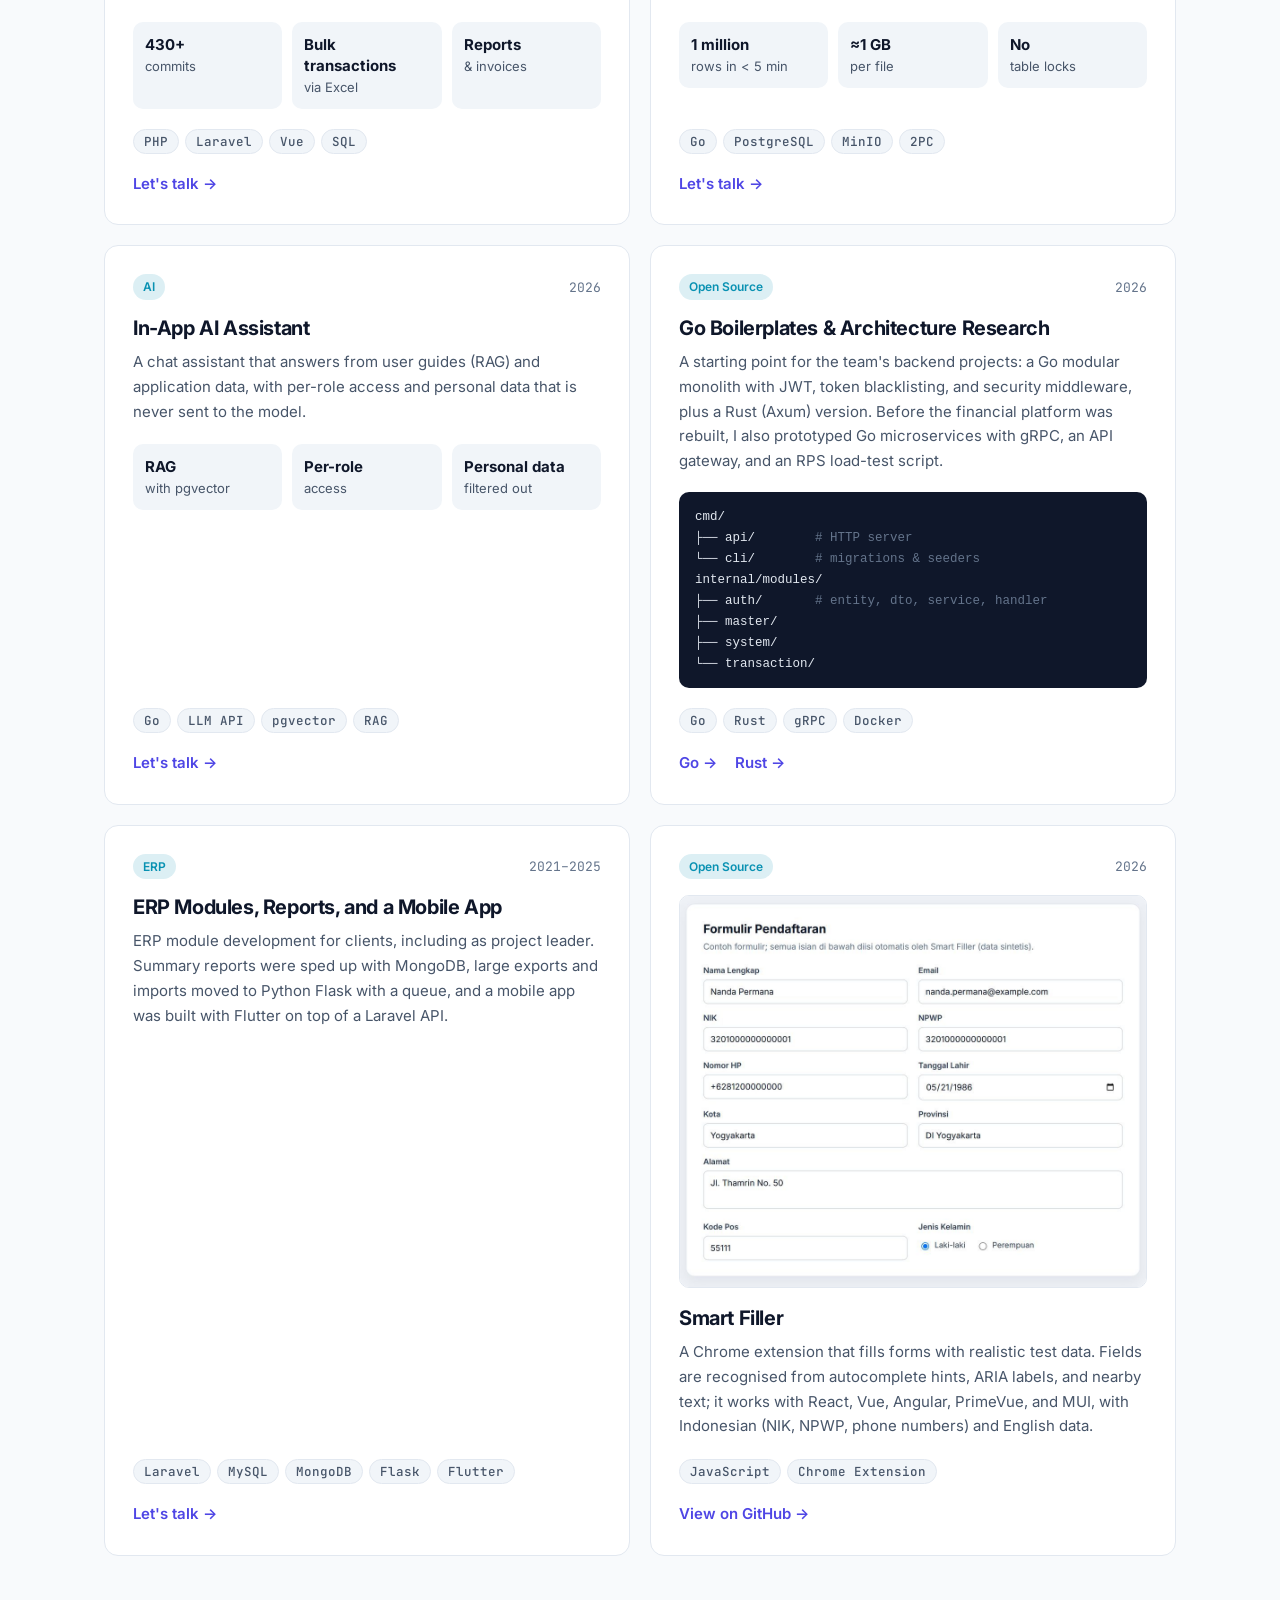
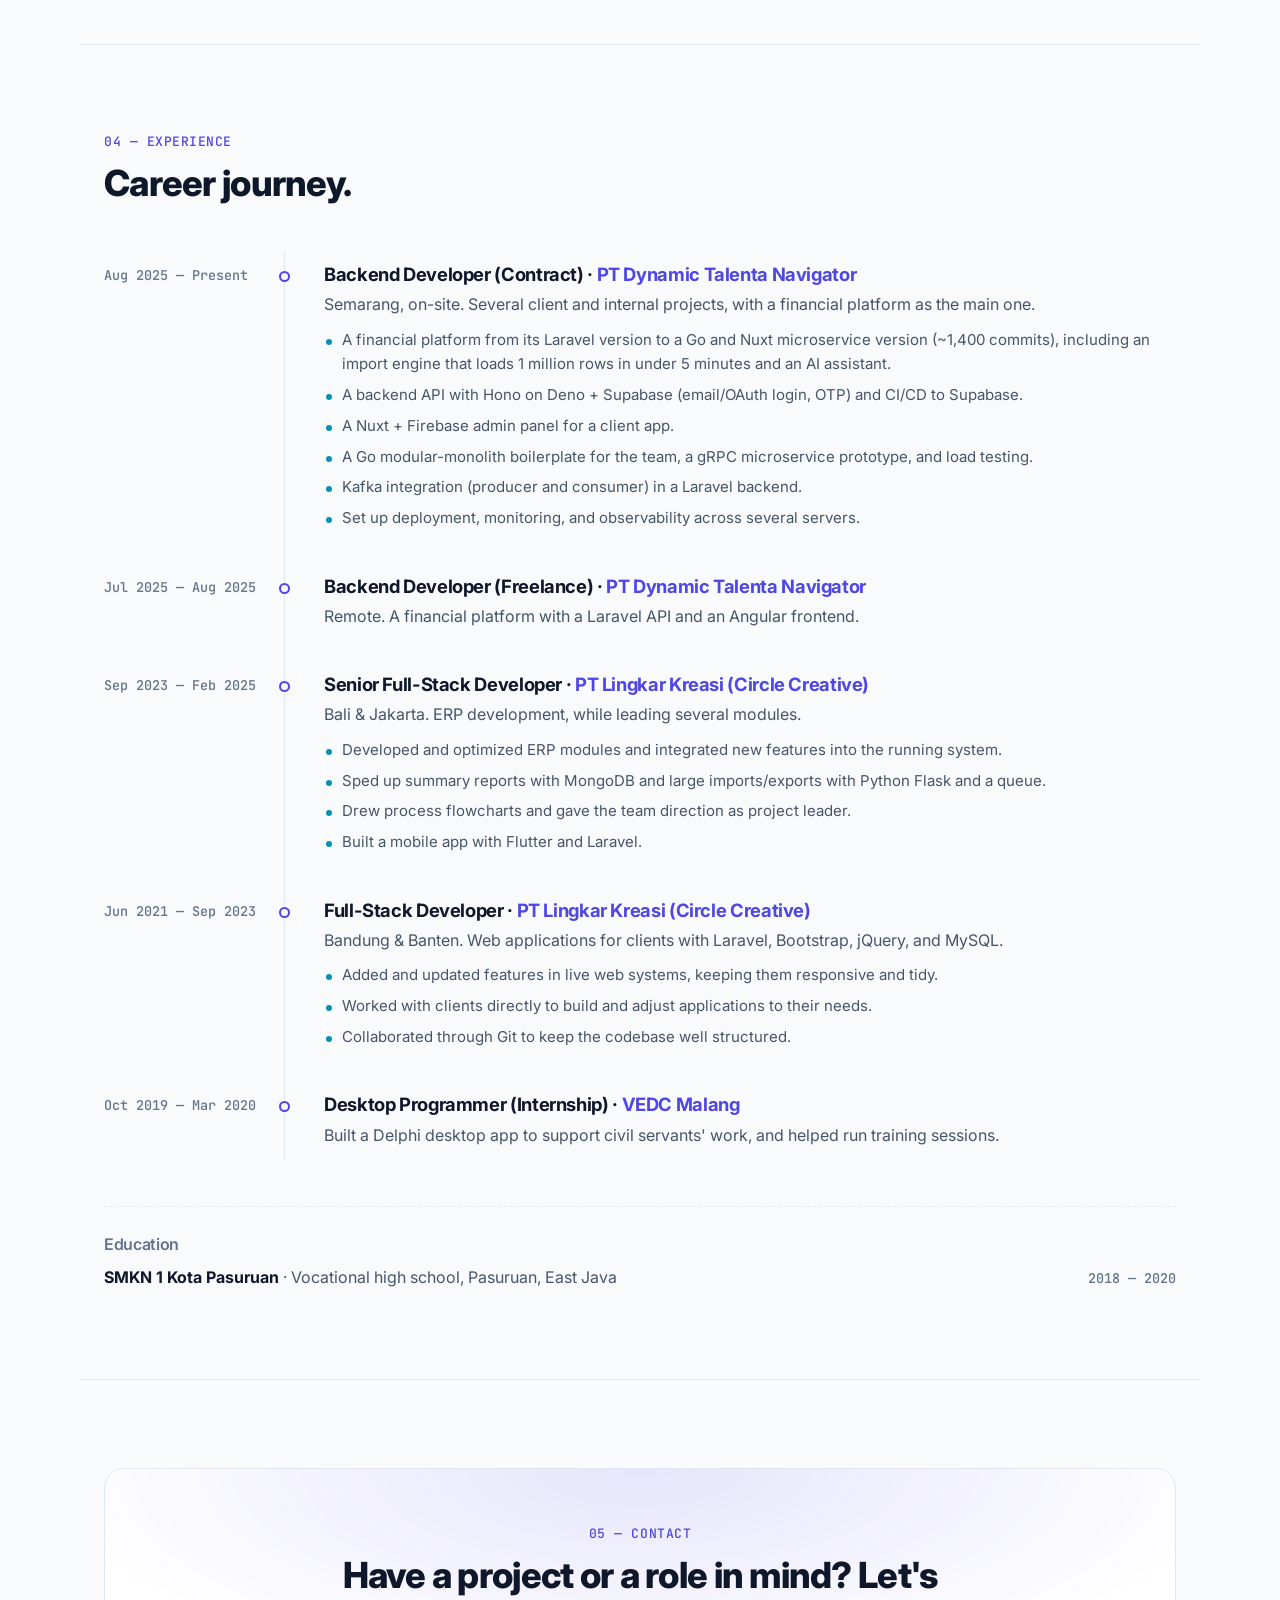
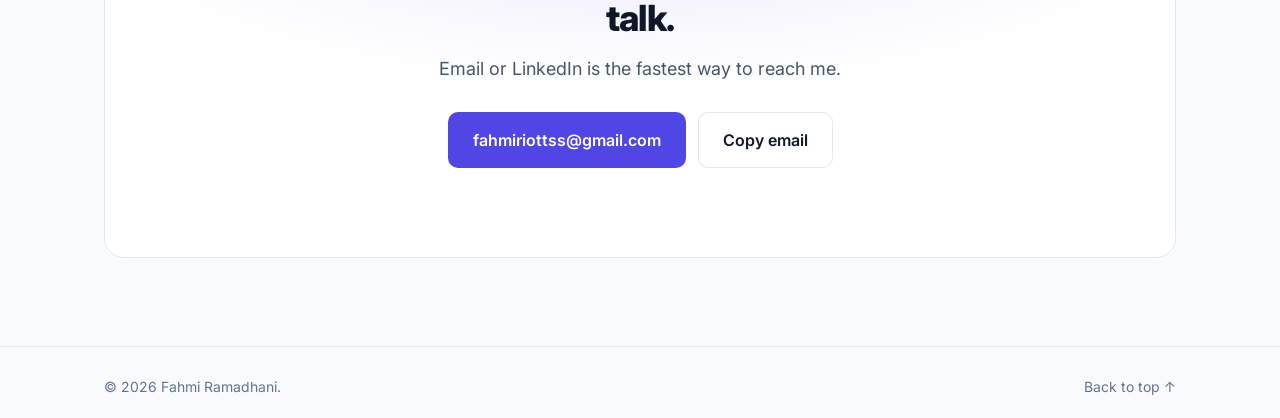
==== commit 96bd7b74: "feat: add subtle entrance, count-up, and timeline animations" ====
--- a/index.html
+++ b/index.html
@@ -98,7 +98,7 @@
   <main id="main">
     <!-- HERO -->
     <section class="hero container">
-      <div class="hero-text reveal">
+      <div class="hero-text">
         <div class="hero-id">
           <img class="avatar" src="/assets/img/avatar.jpg" alt="Foto profil Fahmi Ramadhani" data-i18n-attr="alt:hero.avatar" width="72" height="72">
           <p class="eyebrow"><span class="dot" aria-hidden="true"></span> <span data-i18n="hero.badge">Terbuka untuk proyek &amp; kolaborasi</span></p>
@@ -124,7 +124,7 @@
         </ul>
       </div>
 
-      <aside class="hero-card reveal" data-i18n-attr="aria-label:hero.summary" aria-label="Ringkasan">
+      <aside class="hero-card" data-i18n-attr="aria-label:hero.summary" aria-label="Ringkasan">
         <div class="terminal">
           <div class="terminal-bar" aria-hidden="true"><i></i><i></i><i></i><span data-i18n="code.file">profil.json</span></div>
 <pre><code data-i18n="code.body">{
@@ -137,9 +137,9 @@
 }</code></pre>
         </div>
         <dl class="stats">
-          <div><dt data-i18n="stats.years">Tahun pengalaman</dt><dd>5+</dd></div>
-          <div><dt data-i18n="stats.commits">Commit sejak 2025</dt><dd data-i18n="stats.commits.v">1.400+</dd></div>
-          <div><dt data-i18n="stats.services">Layanan Go dikerjakan</dt><dd>9</dd></div>
+          <div><dt data-i18n="stats.years">Tahun pengalaman</dt><dd data-count>5+</dd></div>
+          <div><dt data-i18n="stats.commits">Commit sejak 2025</dt><dd data-count data-i18n="stats.commits.v">1.400+</dd></div>
+          <div><dt data-i18n="stats.services">Layanan Go dikerjakan</dt><dd data-count>9</dd></div>
         </dl>
       </aside>
     </section>
@@ -368,7 +368,7 @@
             <span class="project-badge">Open Source</span>
             <span class="project-year">2026</span>
           </div>
-          <img class="project-shot" src="/assets/img/smart-filler-demo.jpg" width="1040" height="872" loading="lazy" alt="Formulir pendaftaran yang diisi otomatis oleh Smart Filler dengan data sintetis" data-i18n-attr="alt:p6.shot">
+          <div class="project-shot"><img src="/assets/img/smart-filler-demo.jpg" width="1040" height="872" loading="lazy" alt="Formulir pendaftaran yang diisi otomatis oleh Smart Filler dengan data sintetis" data-i18n-attr="alt:p6.shot"></div>
           <h3>Smart Filler</h3>
           <p data-i18n="p6.d">
             Ekstensi Chrome yang mengisi form dengan data uji yang realistis. Field dikenali dari autocomplete, label
@@ -389,7 +389,7 @@
         <p class="kicker" data-i18n="exp.kicker">04 — Pengalaman</p>
         <h2 id="pengalaman-judul" data-i18n="exp.title">Perjalanan kerja.</h2>
       </div>
-      <ol class="timeline">
+      <ol class="timeline reveal-line">
         <li class="reveal">
           <div class="when" data-i18n="exp.0.when">Agu 2025 — Sekarang</div>
           <div class="what">
--- a/assets/css/style.css
+++ b/assets/css/style.css
@@ -252,6 +252,8 @@
   display: grid; place-items: center; width: 42px; height: 42px; margin-bottom: 16px; border-radius: 11px;
   background: color-mix(in srgb, var(--primary) 12%, transparent); color: var(--primary);
 }
+.skill-icon { transition: transform .25s ease; }
+.skill-card:hover .skill-icon { transform: translateY(-2px) rotate(-4deg); }
 .skill-icon svg { width: 20px; height: 20px; fill: none; stroke: currentColor; stroke-width: 2; stroke-linecap: round; stroke-linejoin: round; }
 .skill-card h3 { font-size: 1.1rem; margin-bottom: 8px; }
 .skill-card p { color: var(--muted); font-size: 15px; }
@@ -287,7 +289,9 @@
   background: color-mix(in srgb, var(--accent) 14%, transparent); color: var(--accent);
 }
 .project-year { color: var(--subtle); font: 13px "JetBrains Mono", monospace; }
-.project-shot { width: 100%; height: auto; margin-bottom: 18px; border-radius: 10px; border: 1px solid var(--border); background: var(--bg-soft); }
+.project-shot { margin-bottom: 18px; overflow: hidden; border-radius: 10px; border: 1px solid var(--border); background: var(--bg-soft); }
+.project-shot img { width: 100%; height: auto; transition: transform .5s ease; }
+.project:hover .project-shot img { transform: scale(1.025); }
 .project-code {
   margin: 18px 0 0; padding: 14px 16px; overflow-x: auto; border-radius: 10px; background: var(--code-bg);
   color: var(--code-text); font: 12.5px/1.6 "JetBrains Mono", ui-monospace, monospace;
@@ -301,7 +305,8 @@
 @media (max-width: 480px) { .metrics { grid-template-columns: 1fr; } }
 .project .tags { margin-top: auto; padding-top: 20px; }
 .project-links { display: flex; flex-wrap: wrap; gap: 6px 18px; margin-top: 18px; }
-.project-links a { color: var(--primary); font-weight: 600; font-size: 15px; }
+.project-links a { display: inline-block; color: var(--primary); font-weight: 600; font-size: 15px; transition: transform .2s ease; }
+.project-links a:hover { transform: translateX(3px); }
 .project-links a:hover { text-decoration: underline; text-underline-offset: 3px; }
 
 /* Pengalaman */
@@ -348,14 +353,49 @@
 .footer-inner { display: flex; flex-wrap: wrap; justify-content: space-between; gap: 12px; }
 .footer-inner a:hover { color: var(--text); }
 
-/* Animasi muncul */
-/* Hanya disembunyikan bila JS jalan, supaya konten tetap terlihat tanpa JS. */
+/* ===== Animasi ===== */
+/* Semua hanya aktif bila JS jalan (kelas .js), supaya konten tetap terlihat tanpa JS. */
+@keyframes rise { from { opacity: 0; transform: translateY(14px); } to { opacity: 1; transform: none; } }
+@keyframes lines { from { clip-path: inset(0 0 100% 0); } to { clip-path: inset(0 0 0 0); } }
+@keyframes icon-in { from { opacity: 0; transform: rotate(-60deg) scale(.6); } to { opacity: 1; transform: none; } }
+@keyframes fade-in { from { opacity: 0; transform: translateY(8px); } to { opacity: 1; transform: none; } }
+
+/* Muncul saat digulir; jeda per kartu diatur main.js lewat transition-delay. */
 .js .reveal { opacity: 0; transform: translateY(14px); transition: opacity .6s ease, transform .6s ease; }
 .js .reveal.is-visible { opacity: 1; transform: none; }
+/* Setelah muncul, kartu kembali ke transisi hover yang cepat. */
+.js .project.reveal-done, .js .skill-card.reveal-done { transition: transform .2s, box-shadow .2s, border-color .2s; }
+
+/* Hero: berurutan saat halaman dibuka. */
+.js .hero-text > *, .js .hero-card { animation: rise .7s cubic-bezier(.2, .7, .2, 1) both; }
+.js .hero-text > :nth-child(2) { animation-delay: .08s; }
+.js .hero-text > :nth-child(3) { animation-delay: .16s; }
+.js .hero-text > :nth-child(4) { animation-delay: .24s; }
+.js .hero-text > :nth-child(5) { animation-delay: .32s; }
+.js .hero-card { animation-delay: .2s; }
+/* Isi profil.json terbuka baris demi baris (8 baris). */
+.js .terminal pre code { display: block; animation: lines .9s steps(8, end) .6s both; }
+
+/* Garis timeline tergambar dari atas, titiknya muncul bersama tiap entri. */
+.js .reveal-line::before { transform: scaleY(0); transform-origin: top; transition: transform 1.4s cubic-bezier(.4, 0, .2, 1); }
+.js .reveal-line.is-drawn::before { transform: scaleY(1); }
+.js .timeline > li.reveal::before { transform: scale(0); transition: transform .4s cubic-bezier(.3, 1.6, .5, 1) .25s; }
+.js .timeline > li.reveal.is-visible::before { transform: scale(1); }
+
+/* Kartu yang tampil setelah filter proyek diganti. */
+.projects.is-filtering .project:not([hidden]) { animation: fade-in .35s ease both; }
+
+/* Ikon tema berputar masuk setiap kali berganti; warna berpindah halus. */
+.theme-toggle svg { animation: icon-in .35s ease; }
+.theme-anim, .theme-anim *, .theme-anim *::before, .theme-anim *::after {
+  transition: background-color .35s ease, color .35s ease, border-color .35s ease, fill .35s ease !important;
+}
+
 @media (prefers-reduced-motion: reduce) {
   html { scroll-behavior: auto; }
   .js .reveal { opacity: 1; transform: none; transition: none; }
-  * { transition-duration: 0s !important; }
+  .js .reveal-line::before, .js .timeline > li.reveal::before { transform: none; }
+  *, *::before, *::after { animation: none !important; transition-duration: 0s !important; }
 }
 
 /* Halaman 404 */
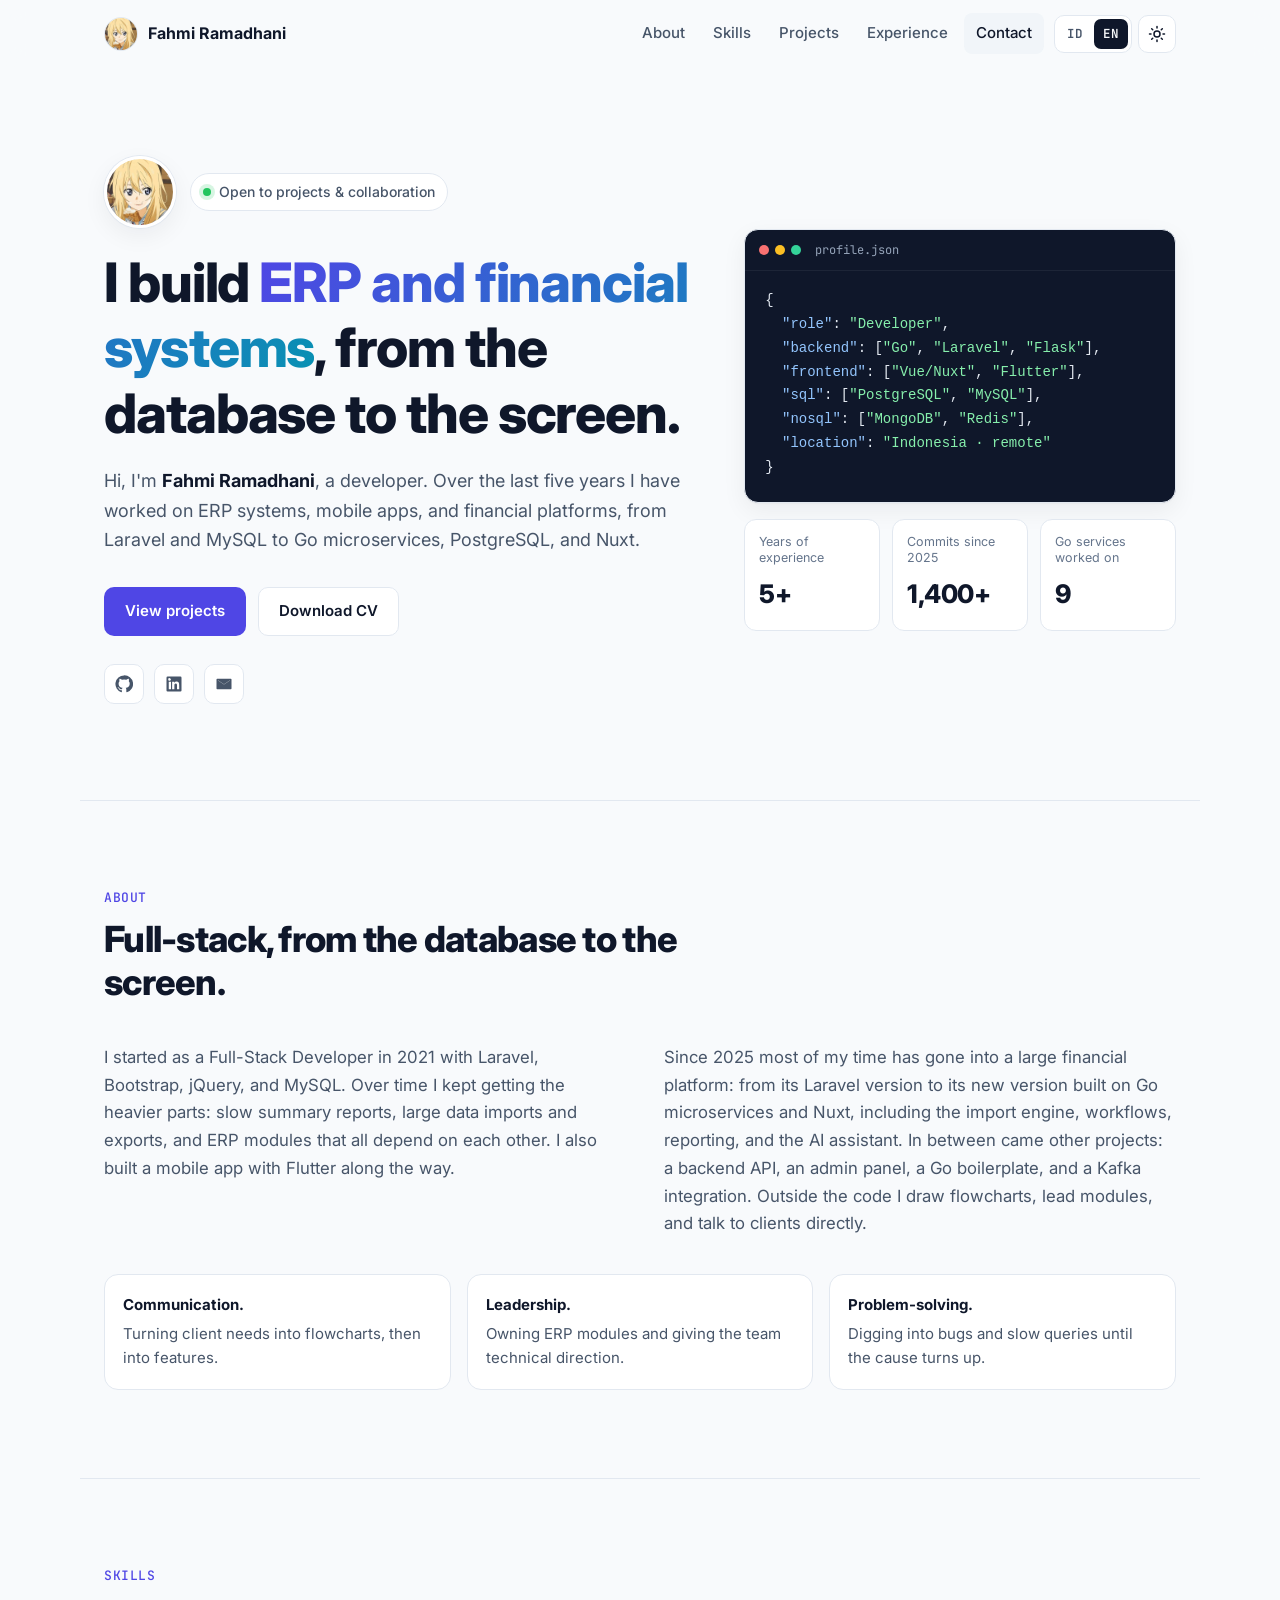
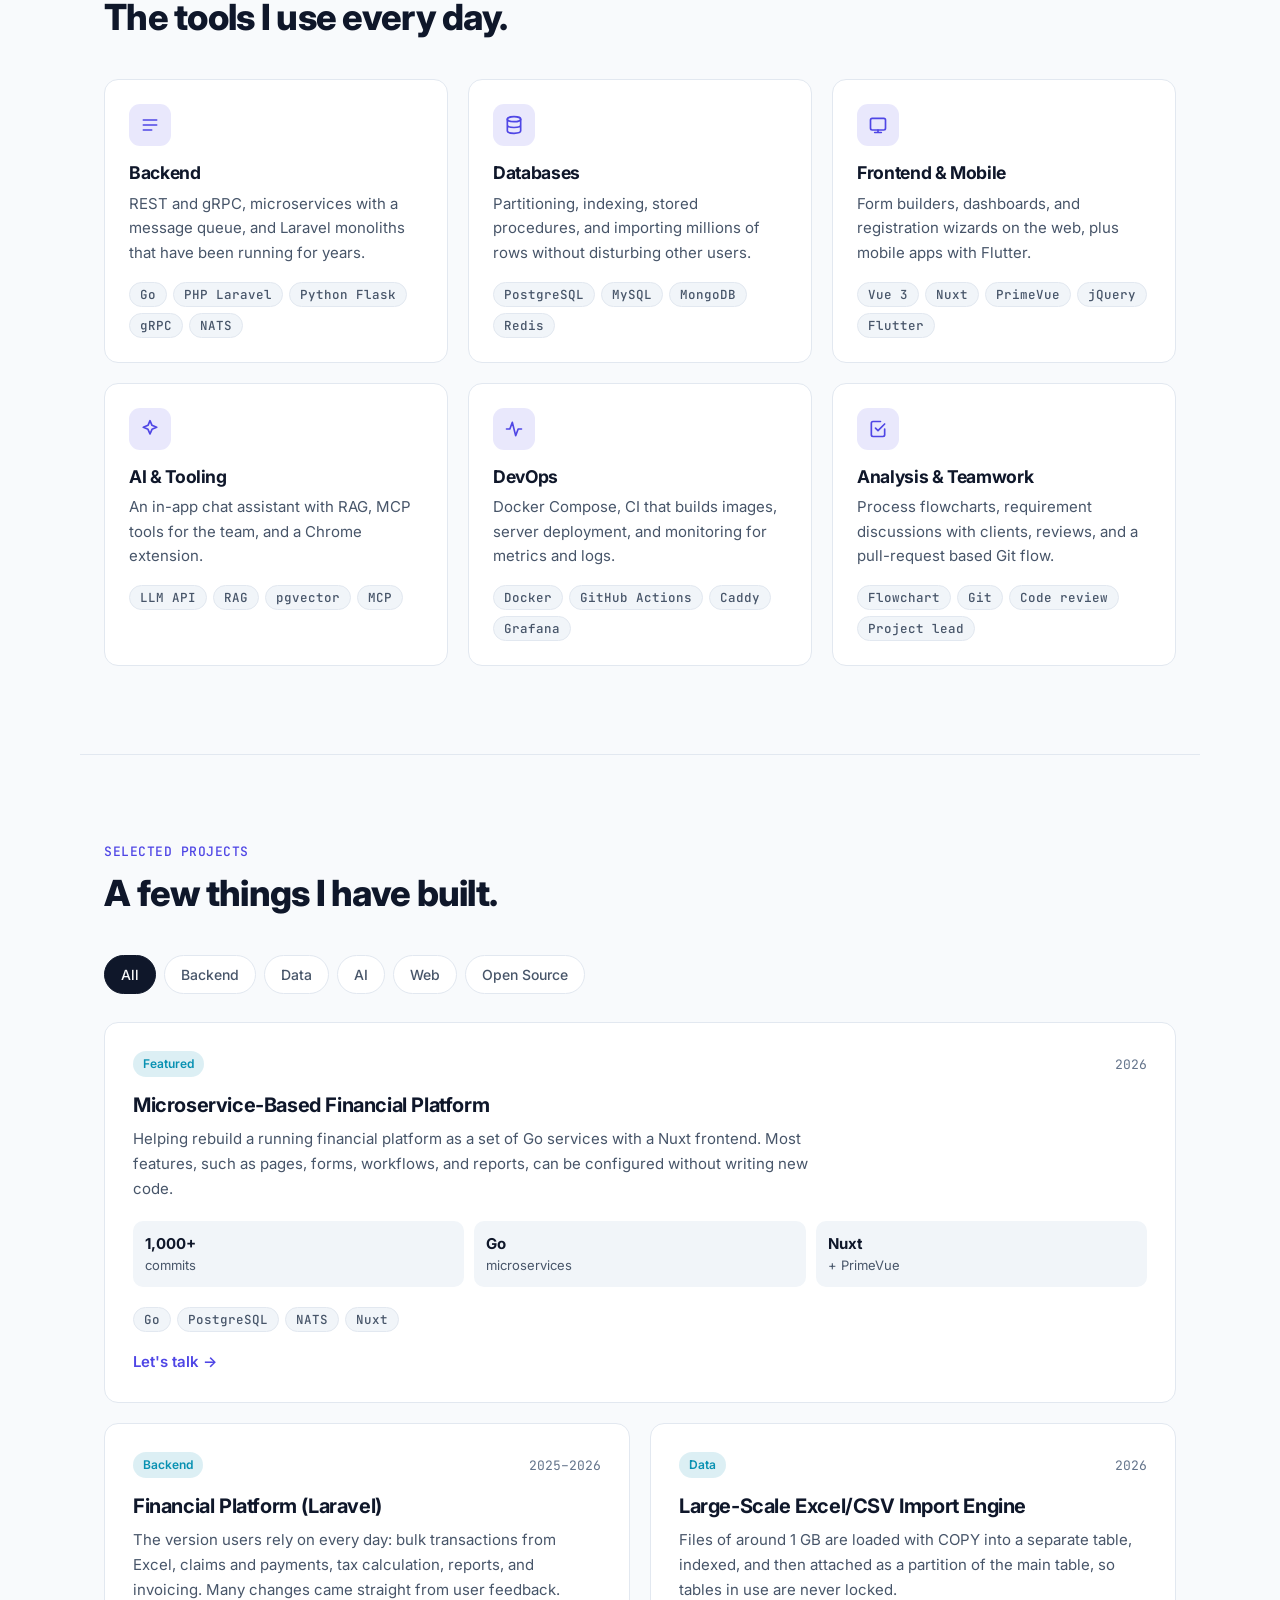
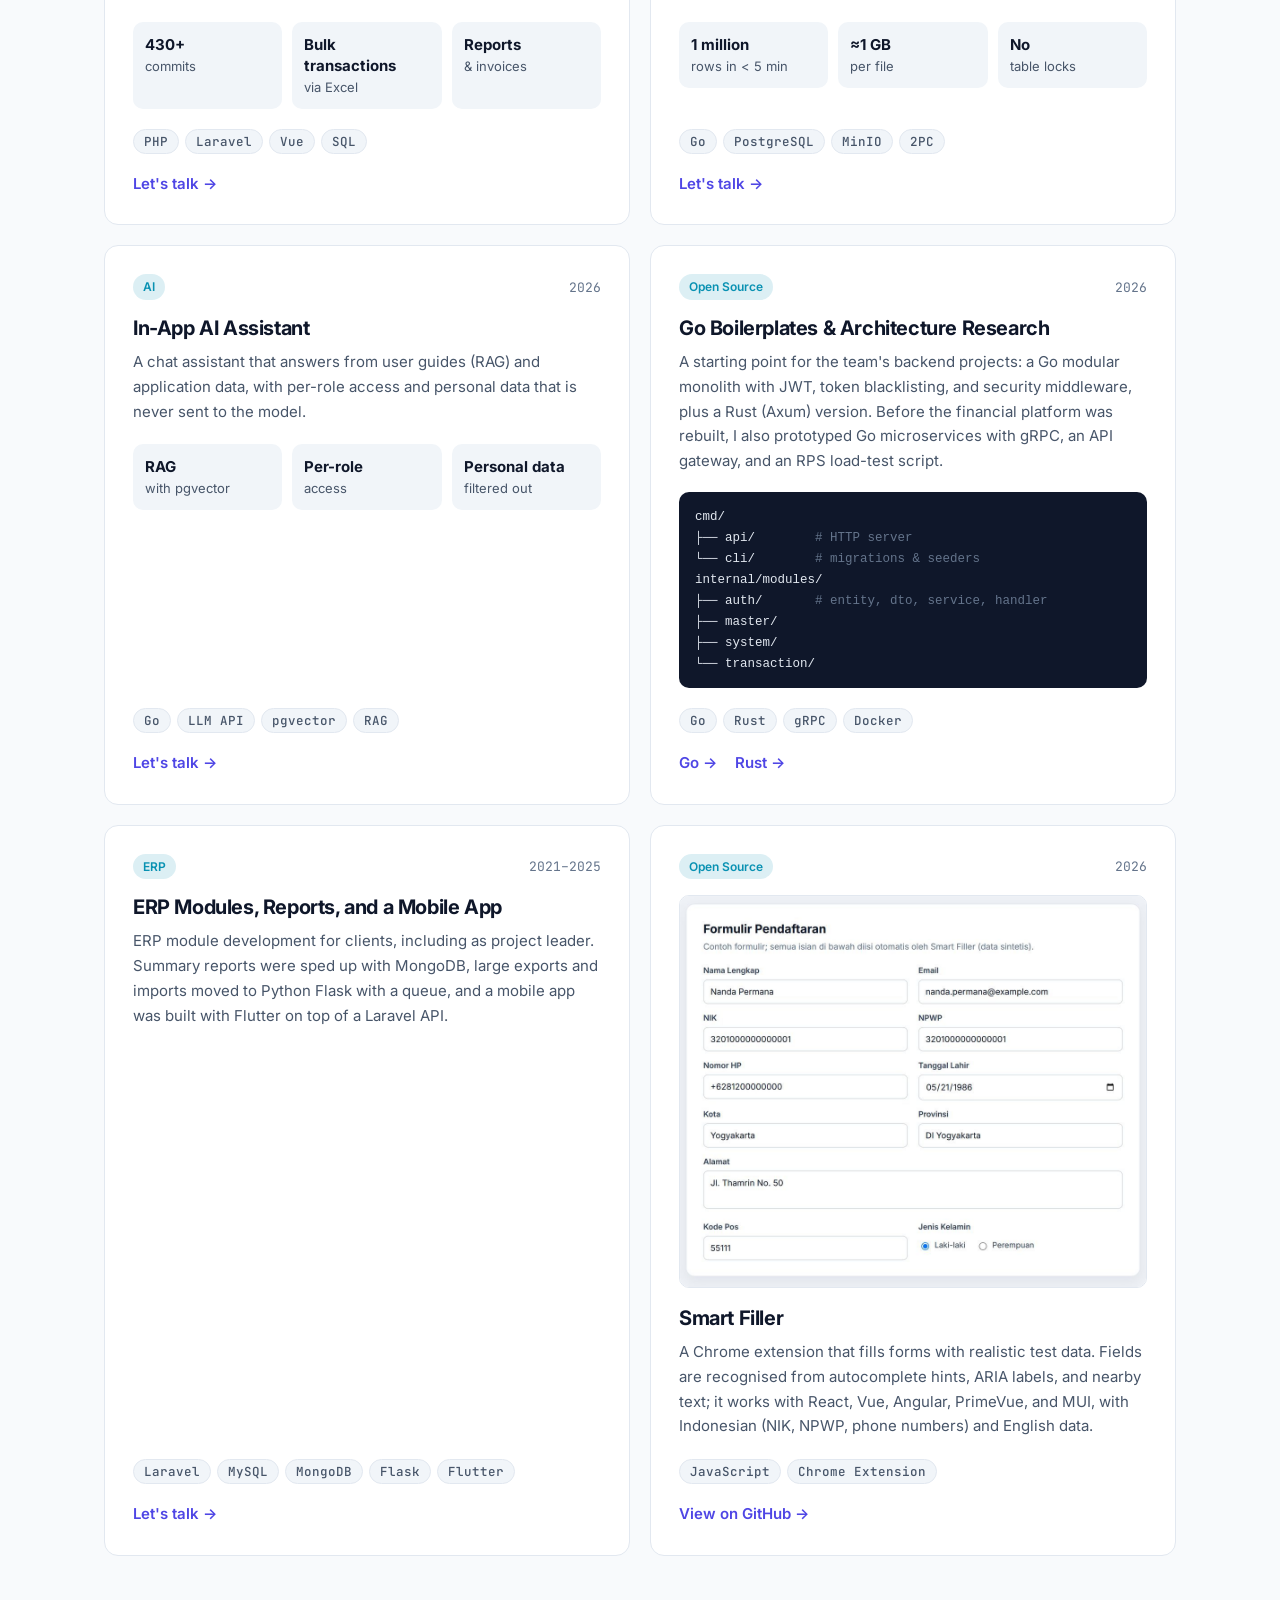
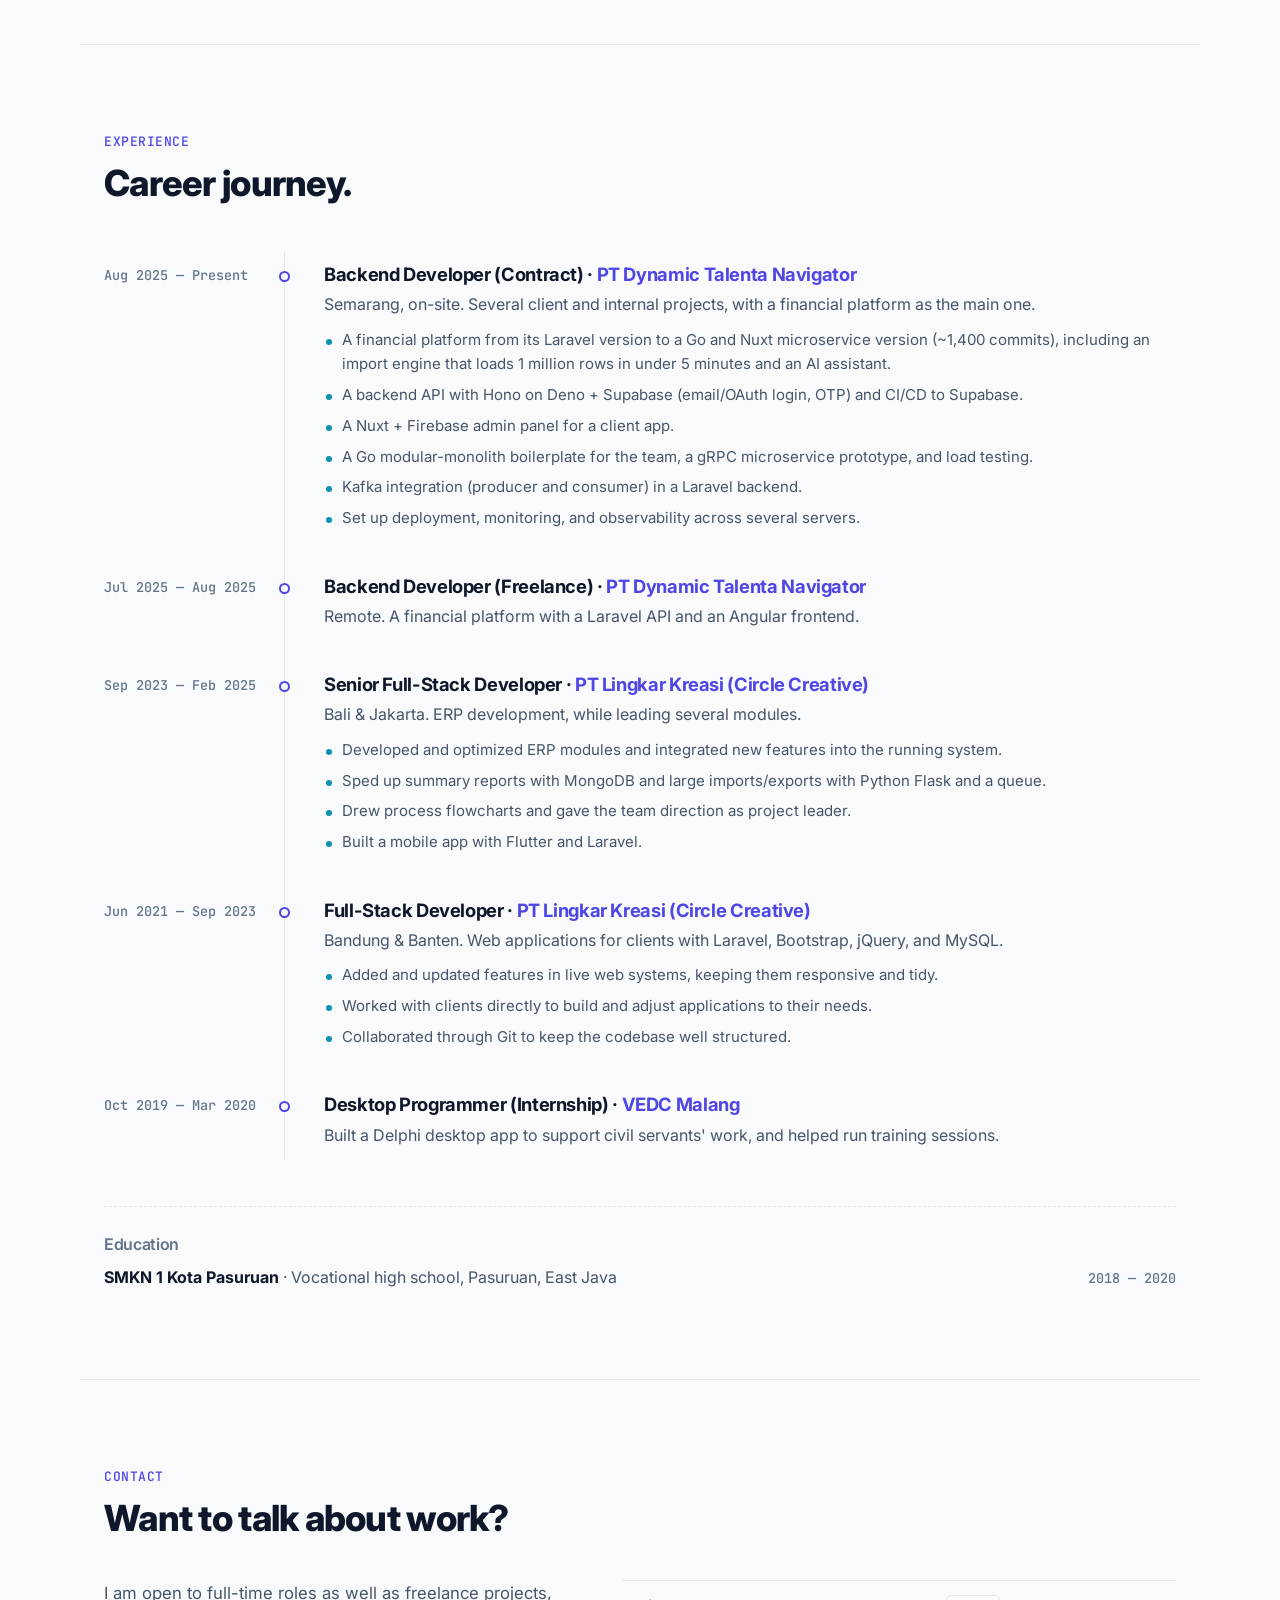
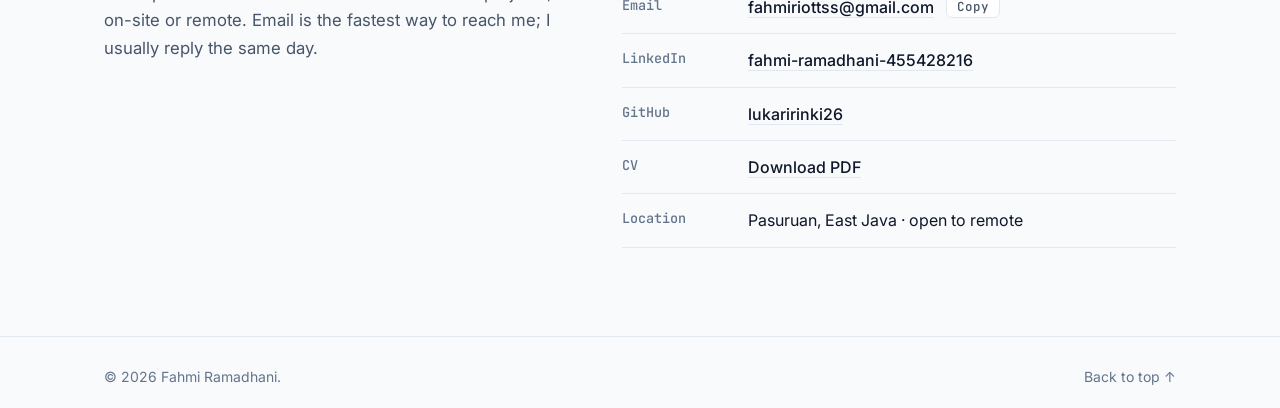
==== commit 4ff7f65e: "style: simplify contact section and drop numbered section labels" ====
--- a/index.html
+++ b/index.html
@@ -147,7 +147,7 @@
     <!-- TENTANG -->
     <section class="section container" id="tentang" aria-labelledby="tentang-judul">
       <div class="section-head reveal">
-        <p class="kicker" data-i18n="about.kicker">01 — Tentang</p>
+        <p class="kicker" data-i18n="about.kicker">Tentang</p>
         <h2 id="tentang-judul" data-i18n="about.title">Full-stack, dari database sampai layar.</h2>
       </div>
       <div class="about reveal">
@@ -170,7 +170,7 @@
     <!-- KEAHLIAN -->
     <section class="section container" id="keahlian" aria-labelledby="keahlian-judul">
       <div class="section-head reveal">
-        <p class="kicker" data-i18n="skills.kicker">02 — Keahlian</p>
+        <p class="kicker" data-i18n="skills.kicker">Keahlian</p>
         <h2 id="keahlian-judul" data-i18n="skills.title">Alat yang saya pakai sehari-hari.</h2>
       </div>
       <div class="skills">
@@ -228,7 +228,7 @@
     <!-- PROYEK -->
     <section class="section container" id="proyek" aria-labelledby="proyek-judul">
       <div class="section-head reveal">
-        <p class="kicker" data-i18n="projects.kicker">03 — Proyek Pilihan</p>
+        <p class="kicker" data-i18n="projects.kicker">Proyek Pilihan</p>
         <h2 id="proyek-judul" data-i18n="projects.title">Beberapa hal yang pernah saya bangun.</h2>
       </div>
 
@@ -386,7 +386,7 @@
     <!-- PENGALAMAN -->
     <section class="section container" id="pengalaman" aria-labelledby="pengalaman-judul">
       <div class="section-head reveal">
-        <p class="kicker" data-i18n="exp.kicker">04 — Pengalaman</p>
+        <p class="kicker" data-i18n="exp.kicker">Pengalaman</p>
         <h2 id="pengalaman-judul" data-i18n="exp.title">Perjalanan kerja.</h2>
       </div>
       <ol class="timeline reveal-line">
@@ -457,15 +457,41 @@
 
     <!-- KONTAK -->
     <section class="section container" id="kontak" aria-labelledby="kontak-judul">
+      <div class="section-head reveal">
+        <p class="kicker" data-i18n="contact.kicker">Kontak</p>
+        <h2 id="kontak-judul" data-i18n="contact.title">Mau ngobrol soal kerjaan?</h2>
+      </div>
       <div class="contact reveal">
-        <p class="kicker" data-i18n="contact.kicker">05 — Kontak</p>
-        <h2 id="kontak-judul" data-i18n="contact.title">Punya proyek atau peluang kerja? Mari ngobrol.</h2>
-        <p class="lead" data-i18n="contact.lead">Paling cepat lewat email atau LinkedIn.</p>
-        <div class="contact-actions">
-          <a class="btn btn-primary btn-lg" href="mailto:fahmiriottss@gmail.com">fahmiriottss@gmail.com</a>
-          <button class="btn btn-ghost btn-lg copy-email" type="button" data-email="fahmiriottss@gmail.com" data-i18n="contact.copy">Salin email</button>
-        </div>
-        <p class="copy-status" role="status" aria-live="polite"></p>
+        <p class="contact-note" data-i18n="contact.p">
+          Saya sedang membuka peluang untuk posisi full-time maupun proyek freelance, on-site atau remote. Email
+          paling cepat; biasanya saya balas di hari yang sama.
+        </p>
+        <dl class="contact-list">
+          <div>
+            <dt>Email</dt>
+            <dd>
+              <a href="mailto:fahmiriottss@gmail.com">fahmiriottss@gmail.com</a>
+              <button class="copy-email" type="button" data-email="fahmiriottss@gmail.com" data-i18n="contact.copy">Salin</button>
+              <span class="copy-status" role="status" aria-live="polite"></span>
+            </dd>
+          </div>
+          <div>
+            <dt>LinkedIn</dt>
+            <dd><a href="https://www.linkedin.com/in/fahmi-ramadhani-455428216/" target="_blank" rel="noopener">fahmi-ramadhani-455428216</a></dd>
+          </div>
+          <div>
+            <dt>GitHub</dt>
+            <dd><a href="https://github.com/lukaririnki26" target="_blank" rel="noopener">lukaririnki26</a></dd>
+          </div>
+          <div>
+            <dt>CV</dt>
+            <dd><a href="/assets/cv.pdf" download="CV-Fahmi-Ramadhani.pdf" data-i18n="contact.cv">Unduh PDF</a></dd>
+          </div>
+          <div>
+            <dt data-i18n="contact.loc">Lokasi</dt>
+            <dd data-i18n="contact.locv">Pasuruan, Jawa Timur · bisa remote</dd>
+          </div>
+        </dl>
       </div>
     </section>
   </main>
--- a/assets/css/style.css
+++ b/assets/css/style.css
@@ -336,17 +336,22 @@
 .education-row strong { color: var(--text); }
 
 /* Kontak */
-.contact {
-  text-align: center; padding: 56px 24px; border-radius: 20px; border: 1px solid var(--border);
-  background:
-    radial-gradient(600px 220px at 50% 0%, color-mix(in srgb, var(--primary) 14%, transparent), transparent),
-    var(--surface);
-}
-.contact h2 { max-width: 640px; margin: 0 auto; }
-.contact .lead { margin: 14px auto 0; }
-.contact-actions { display: flex; flex-wrap: wrap; justify-content: center; gap: 12px; margin-top: 28px; }
-.copy-status { min-height: 1.5em; margin-top: 12px; color: var(--accent); font-size: 14px; }
-@media (max-width: 480px) { .contact-actions .btn { width: 100%; } }
+.contact { display: grid; grid-template-columns: 1fr 1.2fr; gap: 24px 56px; align-items: start; }
+.contact-note { color: var(--muted); font-size: 1.05rem; max-width: 46ch; }
+.contact-list { margin: 0; border-top: 1px solid var(--border); }
+.contact-list > div { display: grid; grid-template-columns: 110px 1fr; gap: 16px; padding: 13px 0; border-bottom: 1px solid var(--border); }
+.contact-list dt { color: var(--subtle); font: 500 13.5px "JetBrains Mono", monospace; padding-top: 2px; }
+.contact-list dd { margin: 0; display: flex; flex-wrap: wrap; align-items: center; gap: 6px 12px; }
+.contact-list a { font-weight: 500; text-decoration: underline; text-decoration-color: var(--border); text-underline-offset: 4px; transition: color .15s, text-decoration-color .15s; }
+.contact-list a:hover { color: var(--primary); text-decoration-color: currentColor; }
+.copy-email {
+  padding: 2px 10px; border: 1px solid var(--border); border-radius: 6px; background: var(--surface);
+  color: var(--muted); font: 500 12.5px "JetBrains Mono", monospace; cursor: pointer; transition: color .15s, border-color .15s;
+}
+.copy-email:hover { color: var(--text); border-color: var(--subtle); }
+.copy-status { color: var(--accent); font-size: 13px; }
+@media (max-width: 820px) { .contact { grid-template-columns: 1fr; } }
+@media (max-width: 480px) { .contact-list > div { grid-template-columns: 1fr; gap: 2px; } }
 
 /* Footer */
 .site-footer { border-top: 1px solid var(--border); padding: 28px 0; color: var(--subtle); font-size: 14px; }
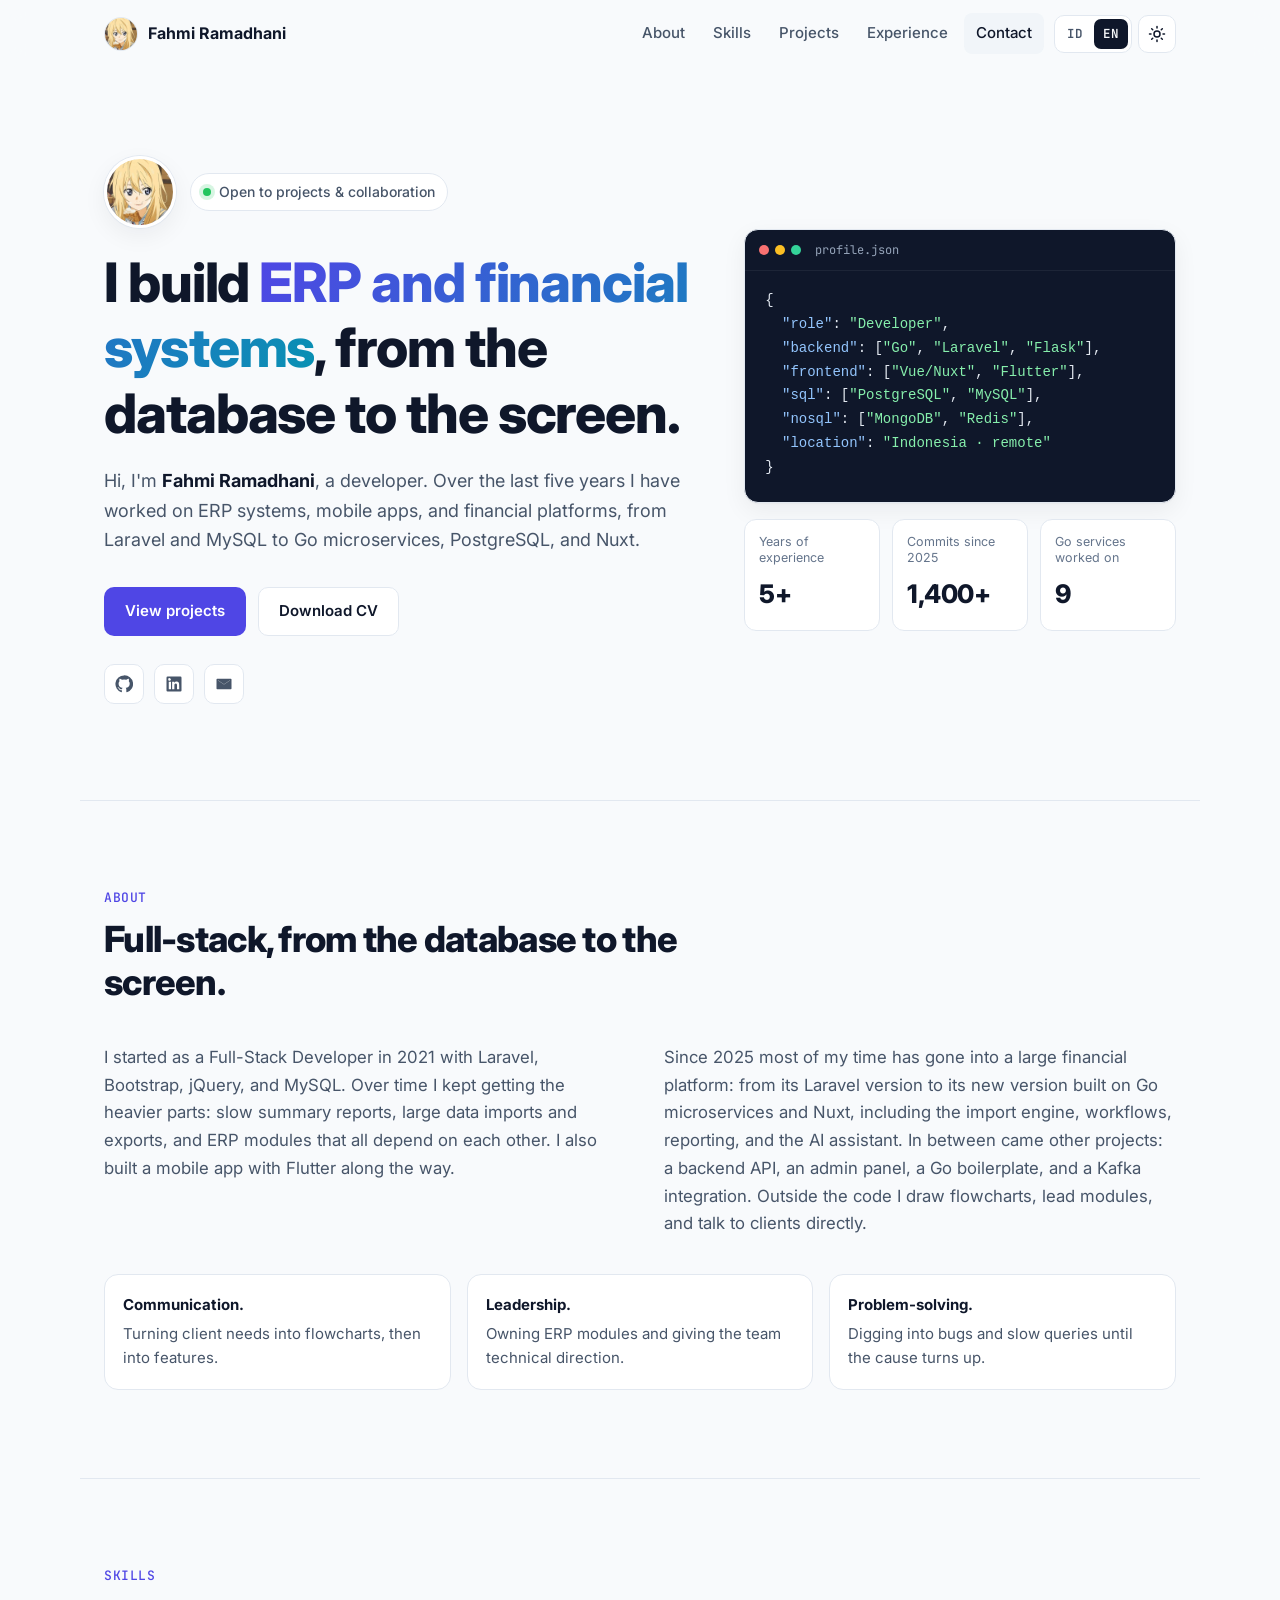
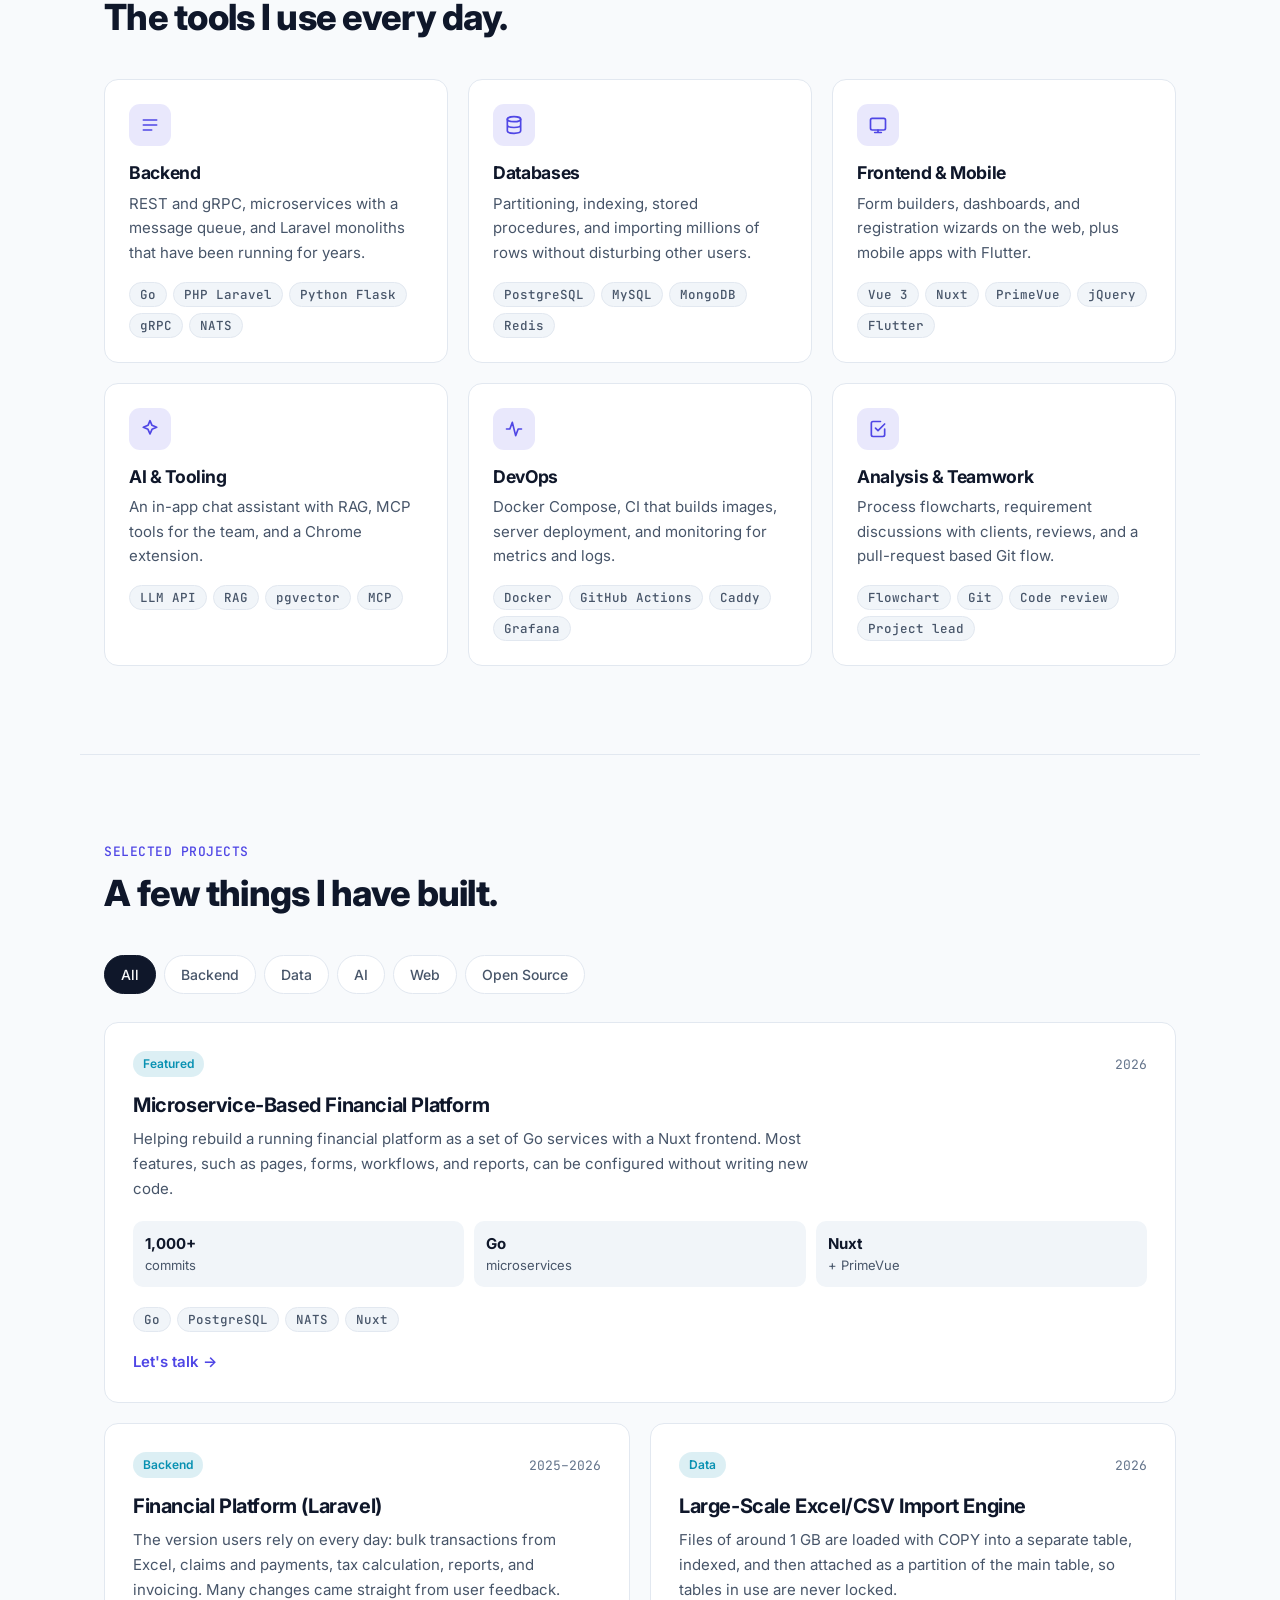
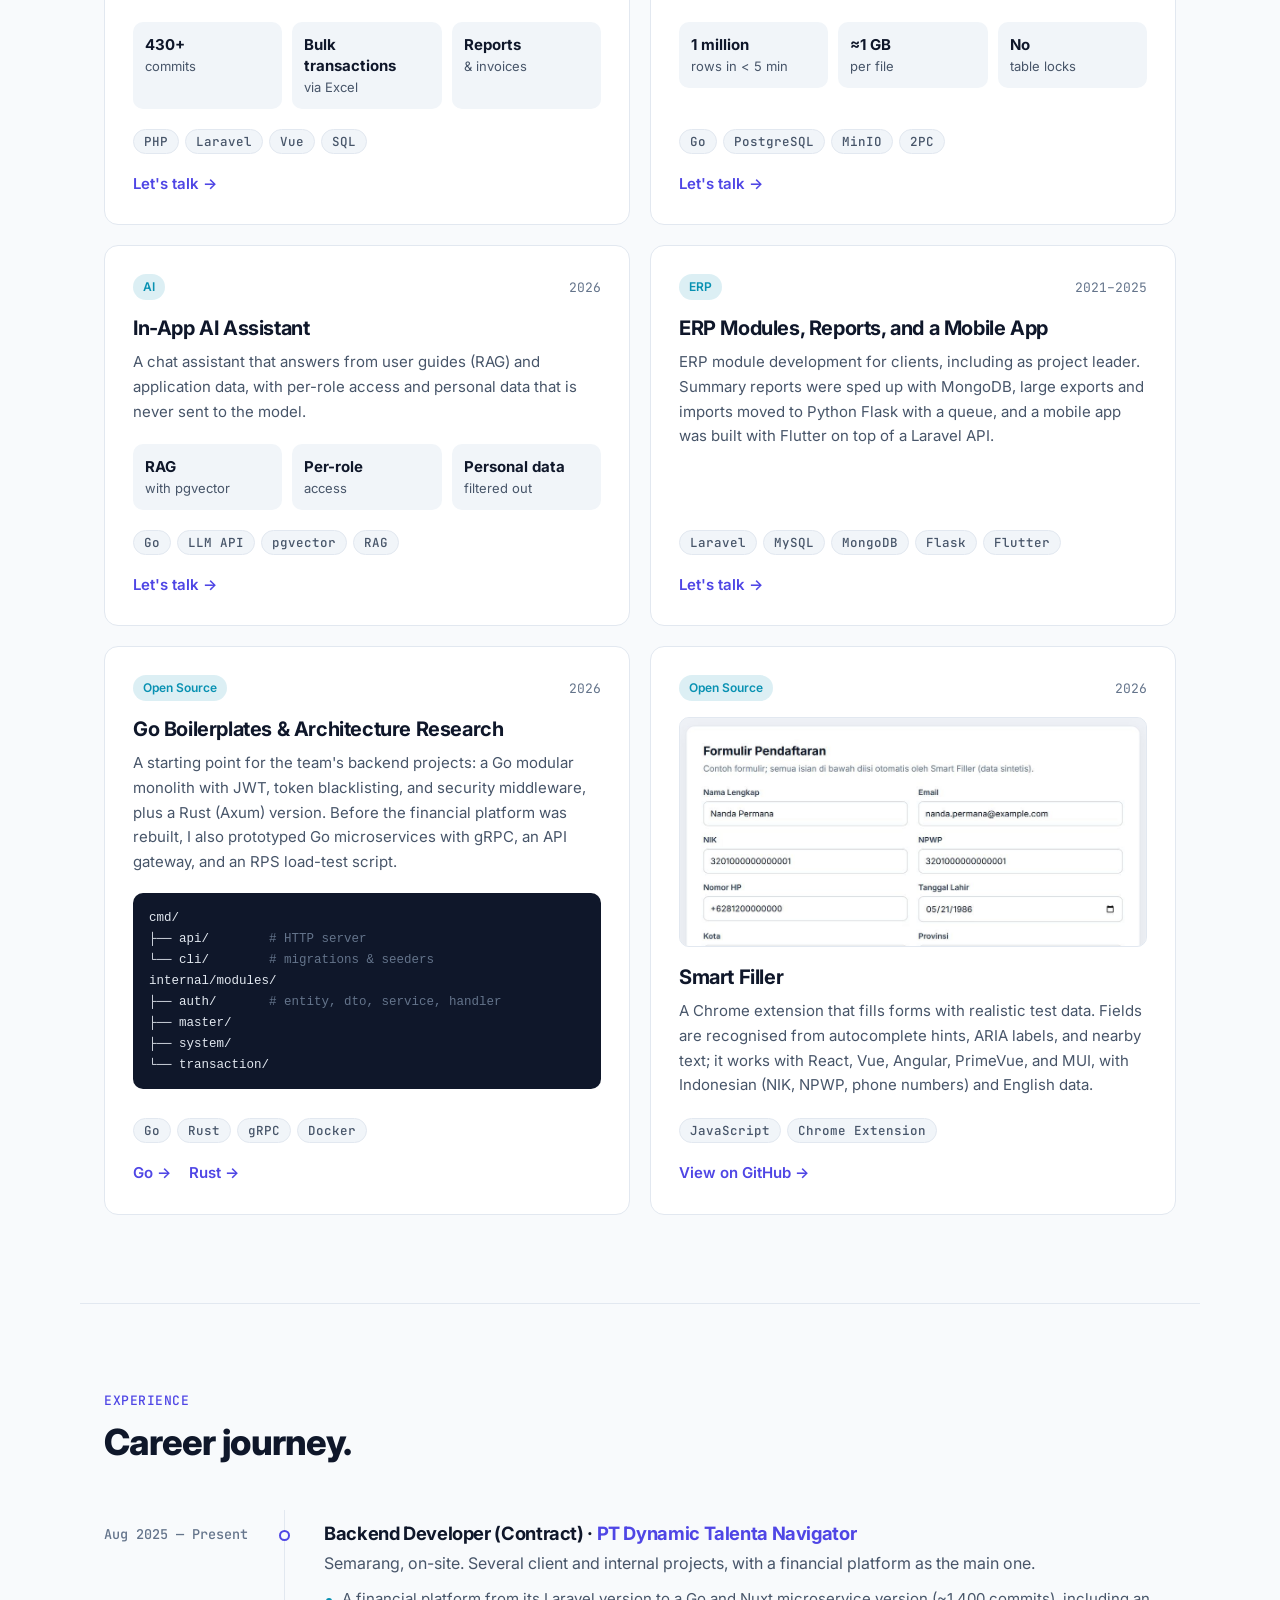
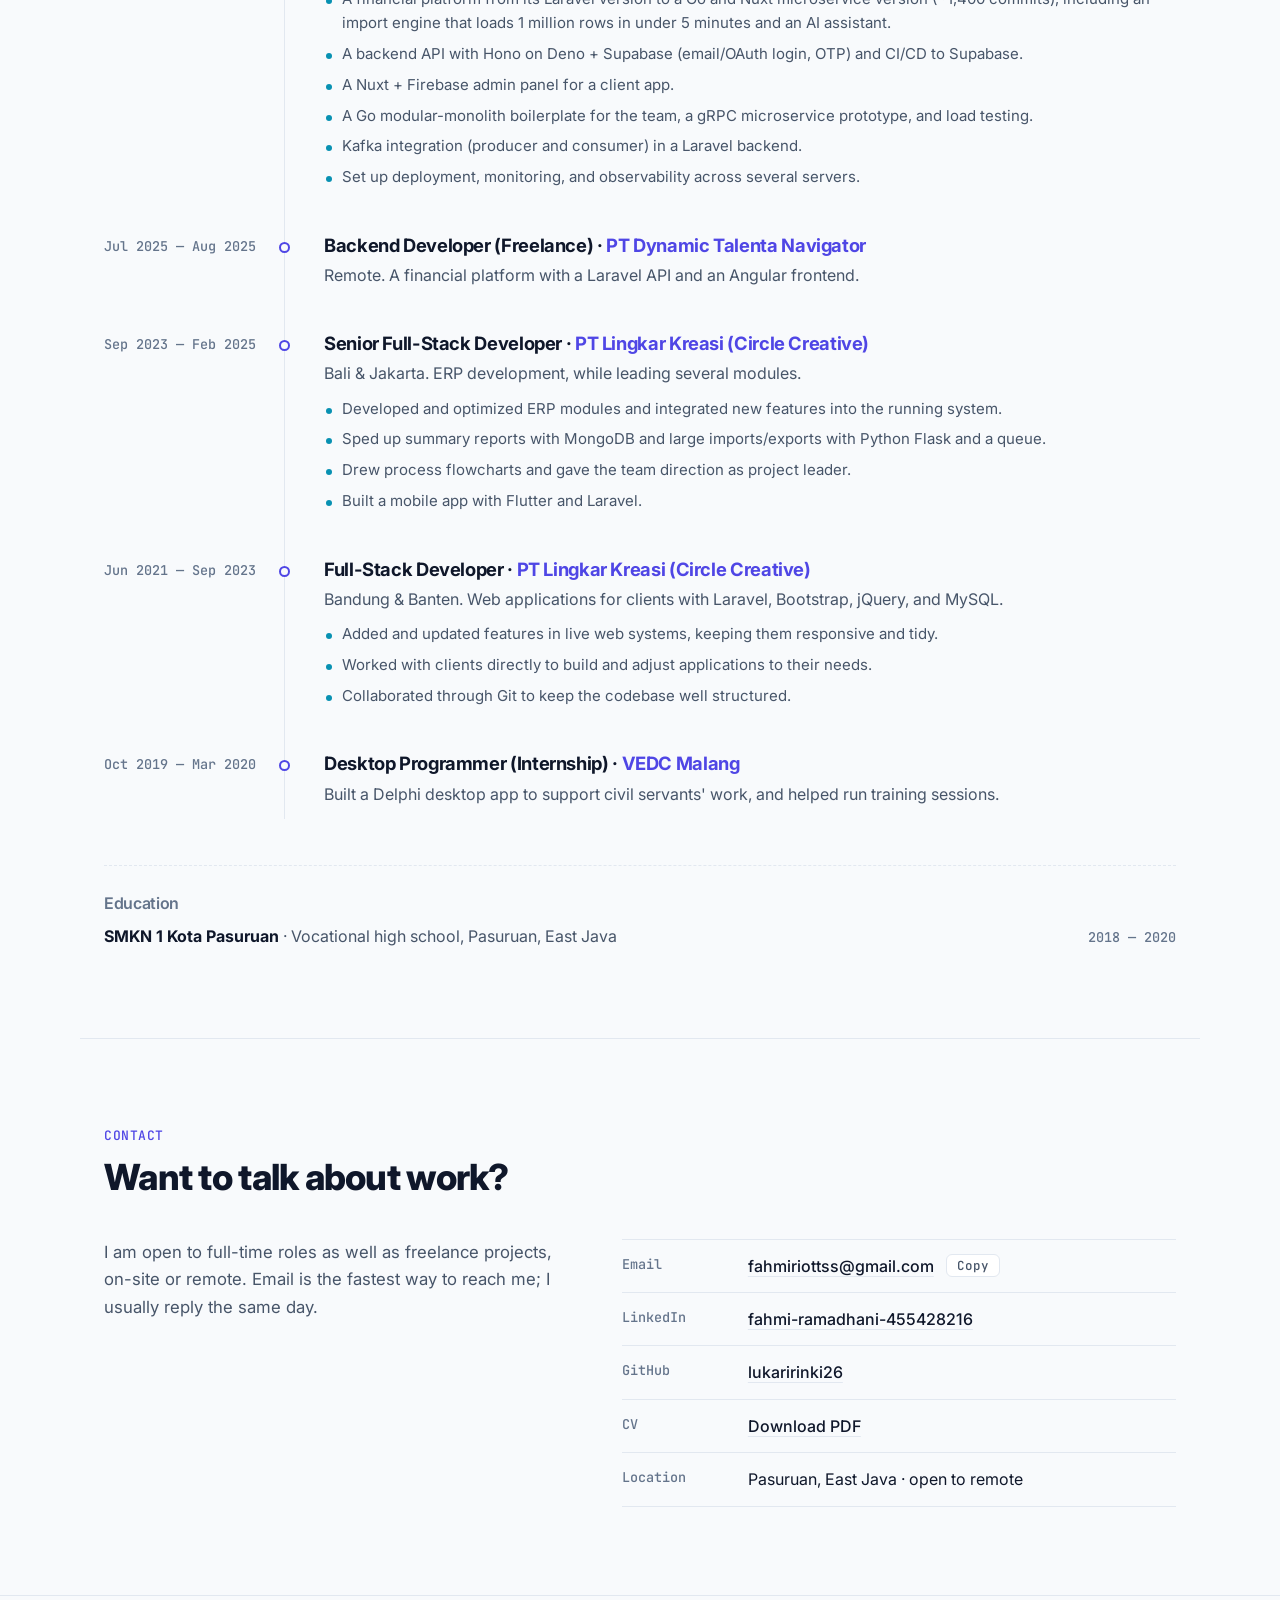
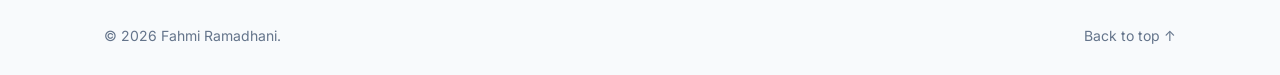
==== commit 0086730d: "style: balance project card pairs and shorten screenshot" ====
--- a/index.html
+++ b/index.html
@@ -322,6 +322,23 @@
           </div>
         </article>
 
+        <article class="project reveal" data-category="backend data web">
+          <div class="project-top">
+            <span class="project-badge">ERP</span>
+            <span class="project-year">2021–2025</span>
+          </div>
+          <h3 data-i18n="p5.t">Modul ERP, Laporan, dan Aplikasi Mobile</h3>
+          <p data-i18n="p5.d">
+            Pengembangan modul ERP untuk klien, termasuk sebagai project leader. Laporan ringkasan dipercepat dengan
+            MongoDB, export dan import data besar dipindah ke Python Flask dengan antrean, dan aplikasi mobile
+            dibangun dengan Flutter di atas API Laravel.
+          </p>
+          <ul class="tags"><li>Laravel</li><li>MySQL</li><li>MongoDB</li><li>Flask</li><li>Flutter</li></ul>
+          <div class="project-links">
+            <a href="#kontak" data-i18n="link.discuss">Diskusikan →</a>
+          </div>
+        </article>
+
         <article class="project reveal" data-category="backend oss">
           <div class="project-top">
             <span class="project-badge">Open Source</span>
@@ -343,23 +360,6 @@
           <div class="project-links">
             <a href="https://github.com/lukaririnki26/boilerplate-go" target="_blank" rel="noopener">Go →</a>
             <a href="https://github.com/lukaririnki26/boilerplate-rust" target="_blank" rel="noopener">Rust →</a>
-          </div>
-        </article>
-
-        <article class="project reveal" data-category="backend data web">
-          <div class="project-top">
-            <span class="project-badge">ERP</span>
-            <span class="project-year">2021–2025</span>
-          </div>
-          <h3 data-i18n="p5.t">Modul ERP, Laporan, dan Aplikasi Mobile</h3>
-          <p data-i18n="p5.d">
-            Pengembangan modul ERP untuk klien, termasuk sebagai project leader. Laporan ringkasan dipercepat dengan
-            MongoDB, export dan import data besar dipindah ke Python Flask dengan antrean, dan aplikasi mobile
-            dibangun dengan Flutter di atas API Laravel.
-          </p>
-          <ul class="tags"><li>Laravel</li><li>MySQL</li><li>MongoDB</li><li>Flask</li><li>Flutter</li></ul>
-          <div class="project-links">
-            <a href="#kontak" data-i18n="link.discuss">Diskusikan →</a>
           </div>
         </article>
 
--- a/assets/css/style.css
+++ b/assets/css/style.css
@@ -290,7 +290,10 @@
 }
 .project-year { color: var(--subtle); font: 13px "JetBrains Mono", monospace; }
 .project-shot { margin-bottom: 18px; overflow: hidden; border-radius: 10px; border: 1px solid var(--border); background: var(--bg-soft); }
-.project-shot img { width: 100%; height: auto; transition: transform .5s ease; }
+.project-shot { height: 230px; }
+.project-shot img { width: 100%; height: 100%; object-fit: cover; object-position: top; transition: transform .5s ease; }
+:root[data-theme="dark"] .project-shot img { filter: brightness(.82); }
+@media (prefers-color-scheme: dark) { :root:not([data-theme="light"]) .project-shot img { filter: brightness(.82); } }
 .project:hover .project-shot img { transform: scale(1.025); }
 .project-code {
   margin: 18px 0 0; padding: 14px 16px; overflow-x: auto; border-radius: 10px; background: var(--code-bg);
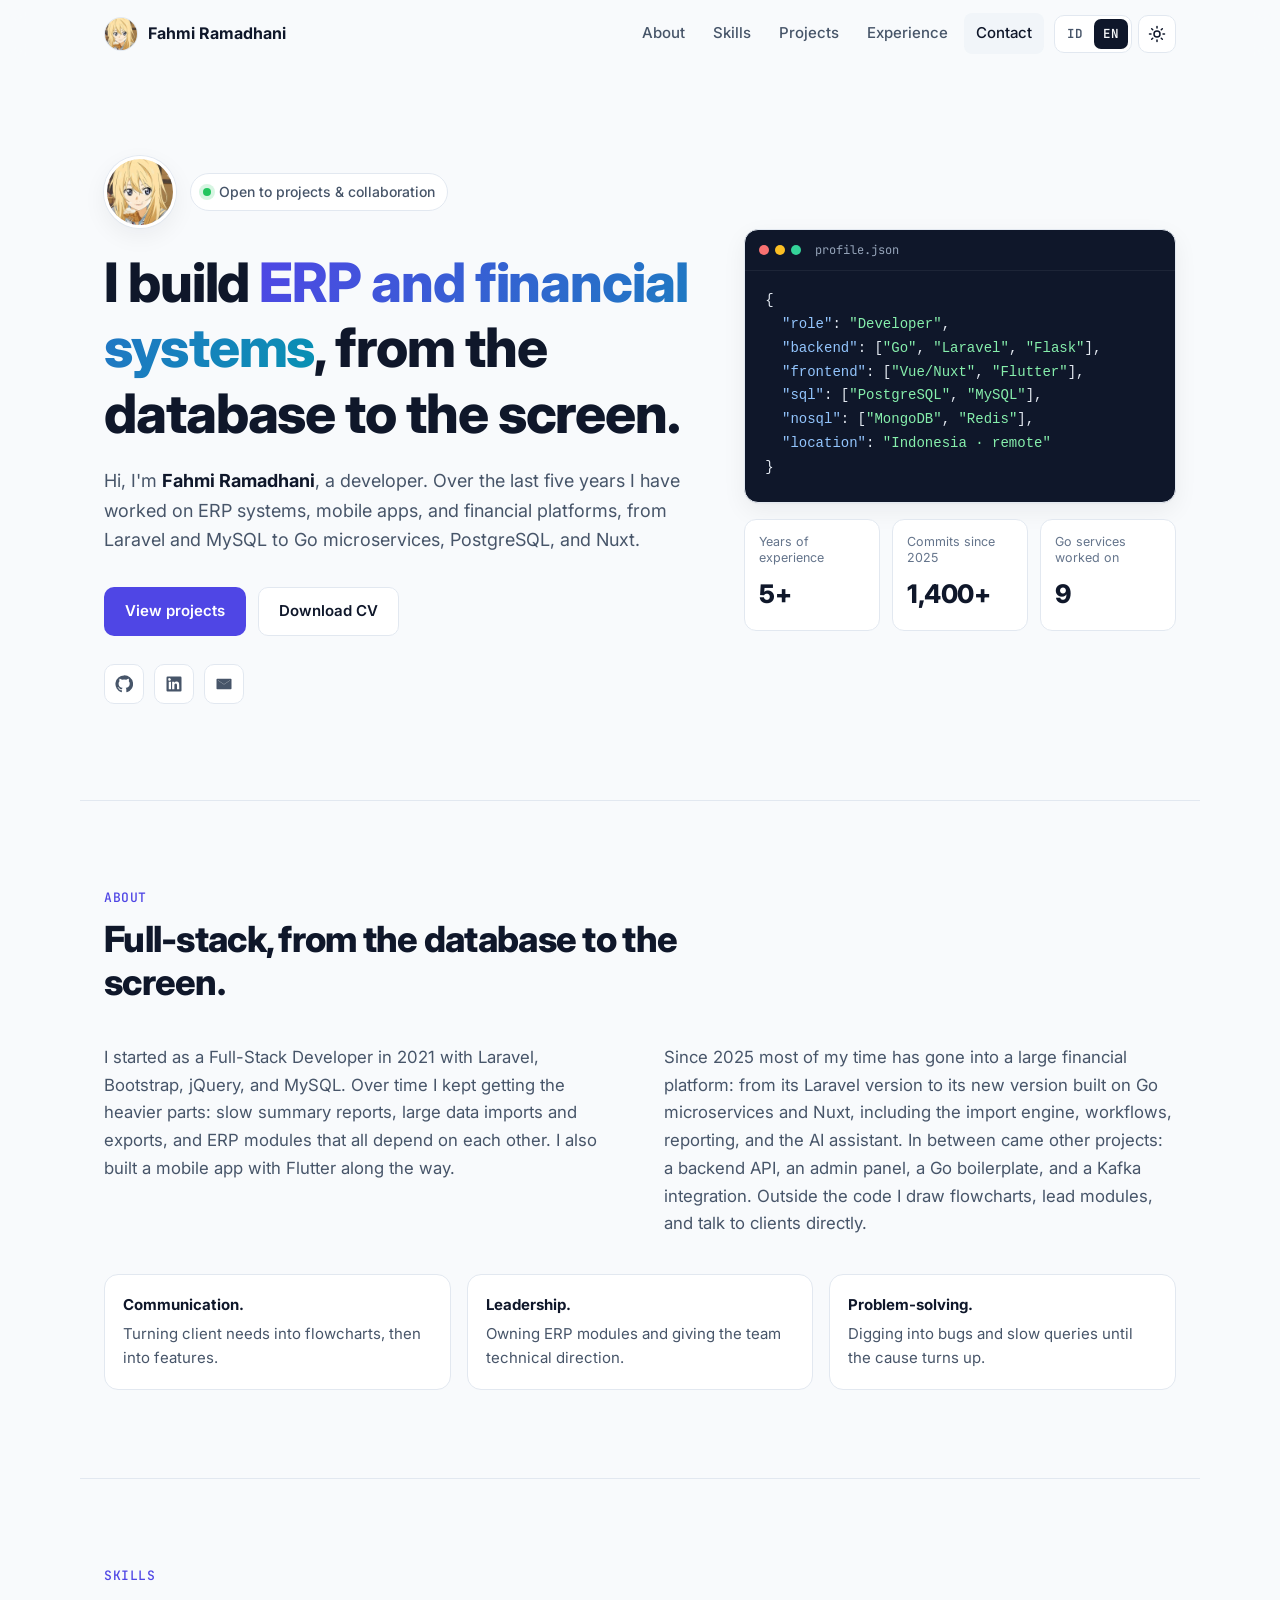
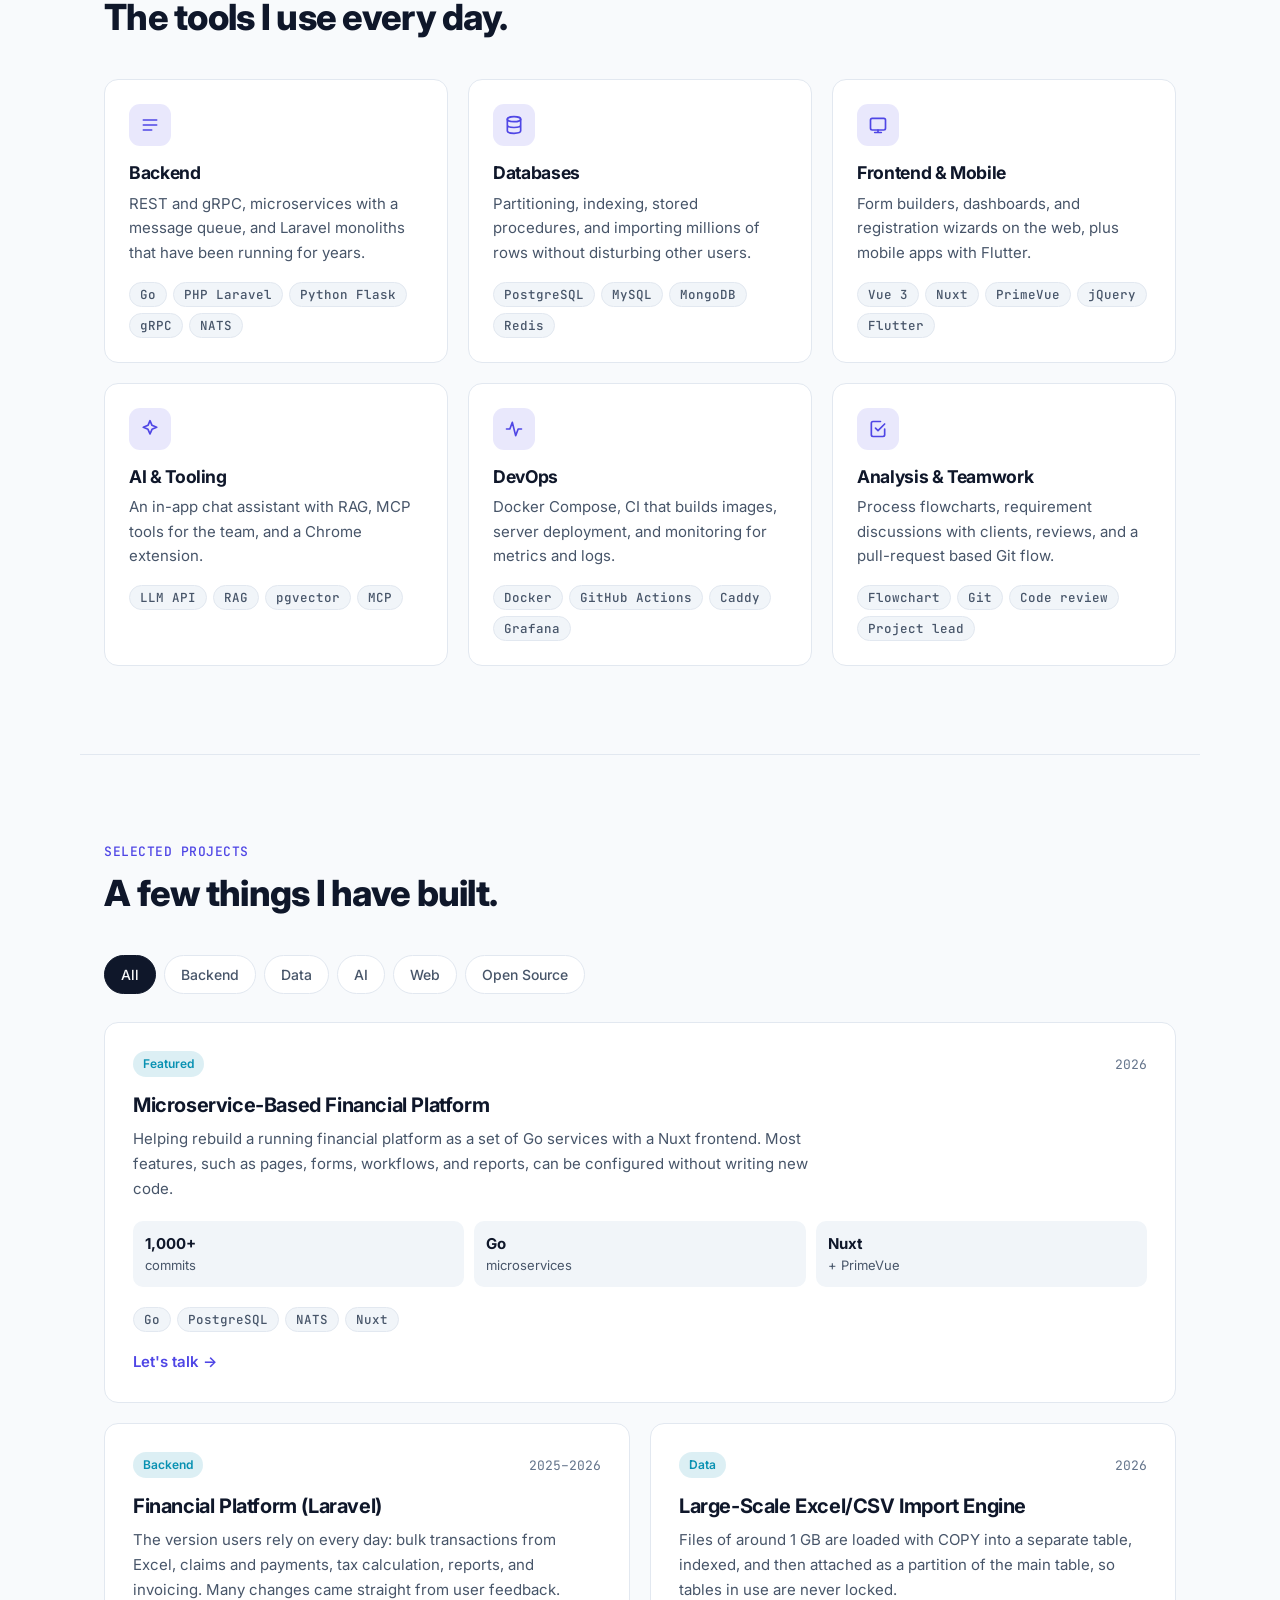
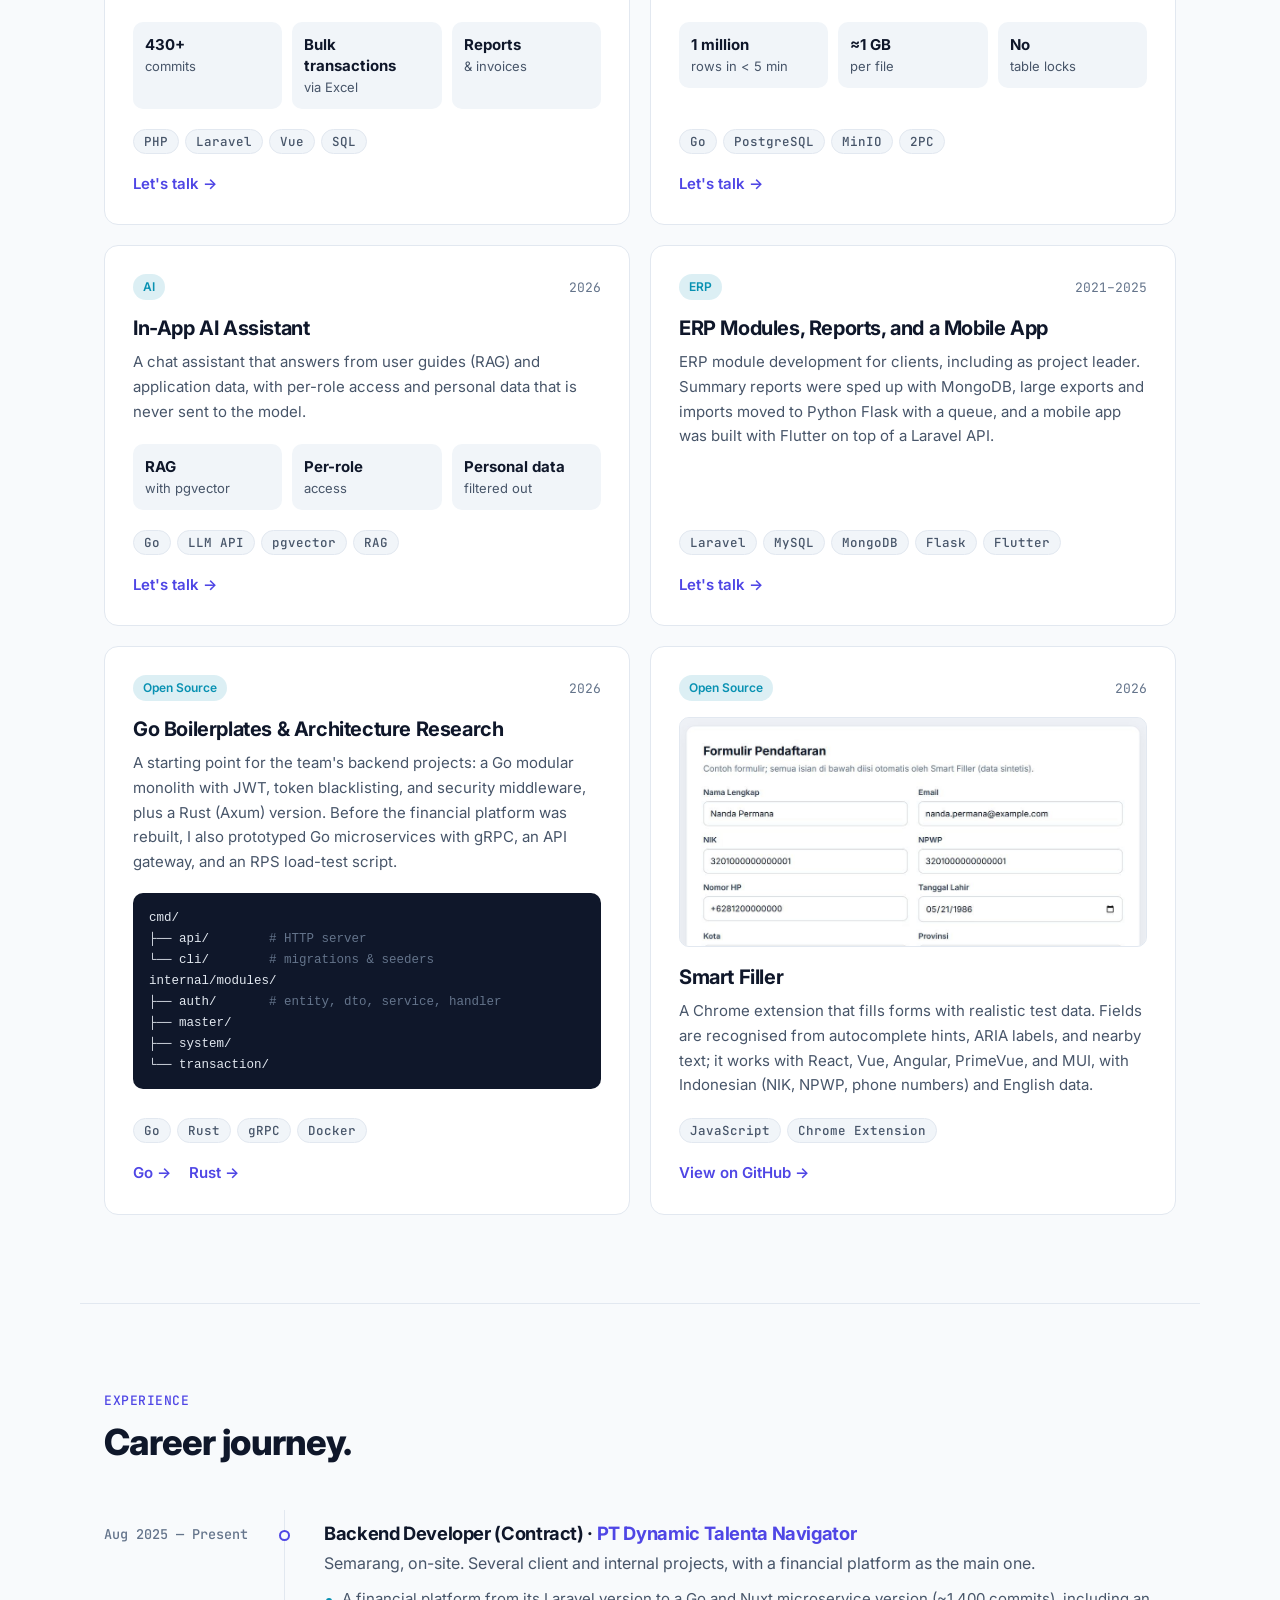
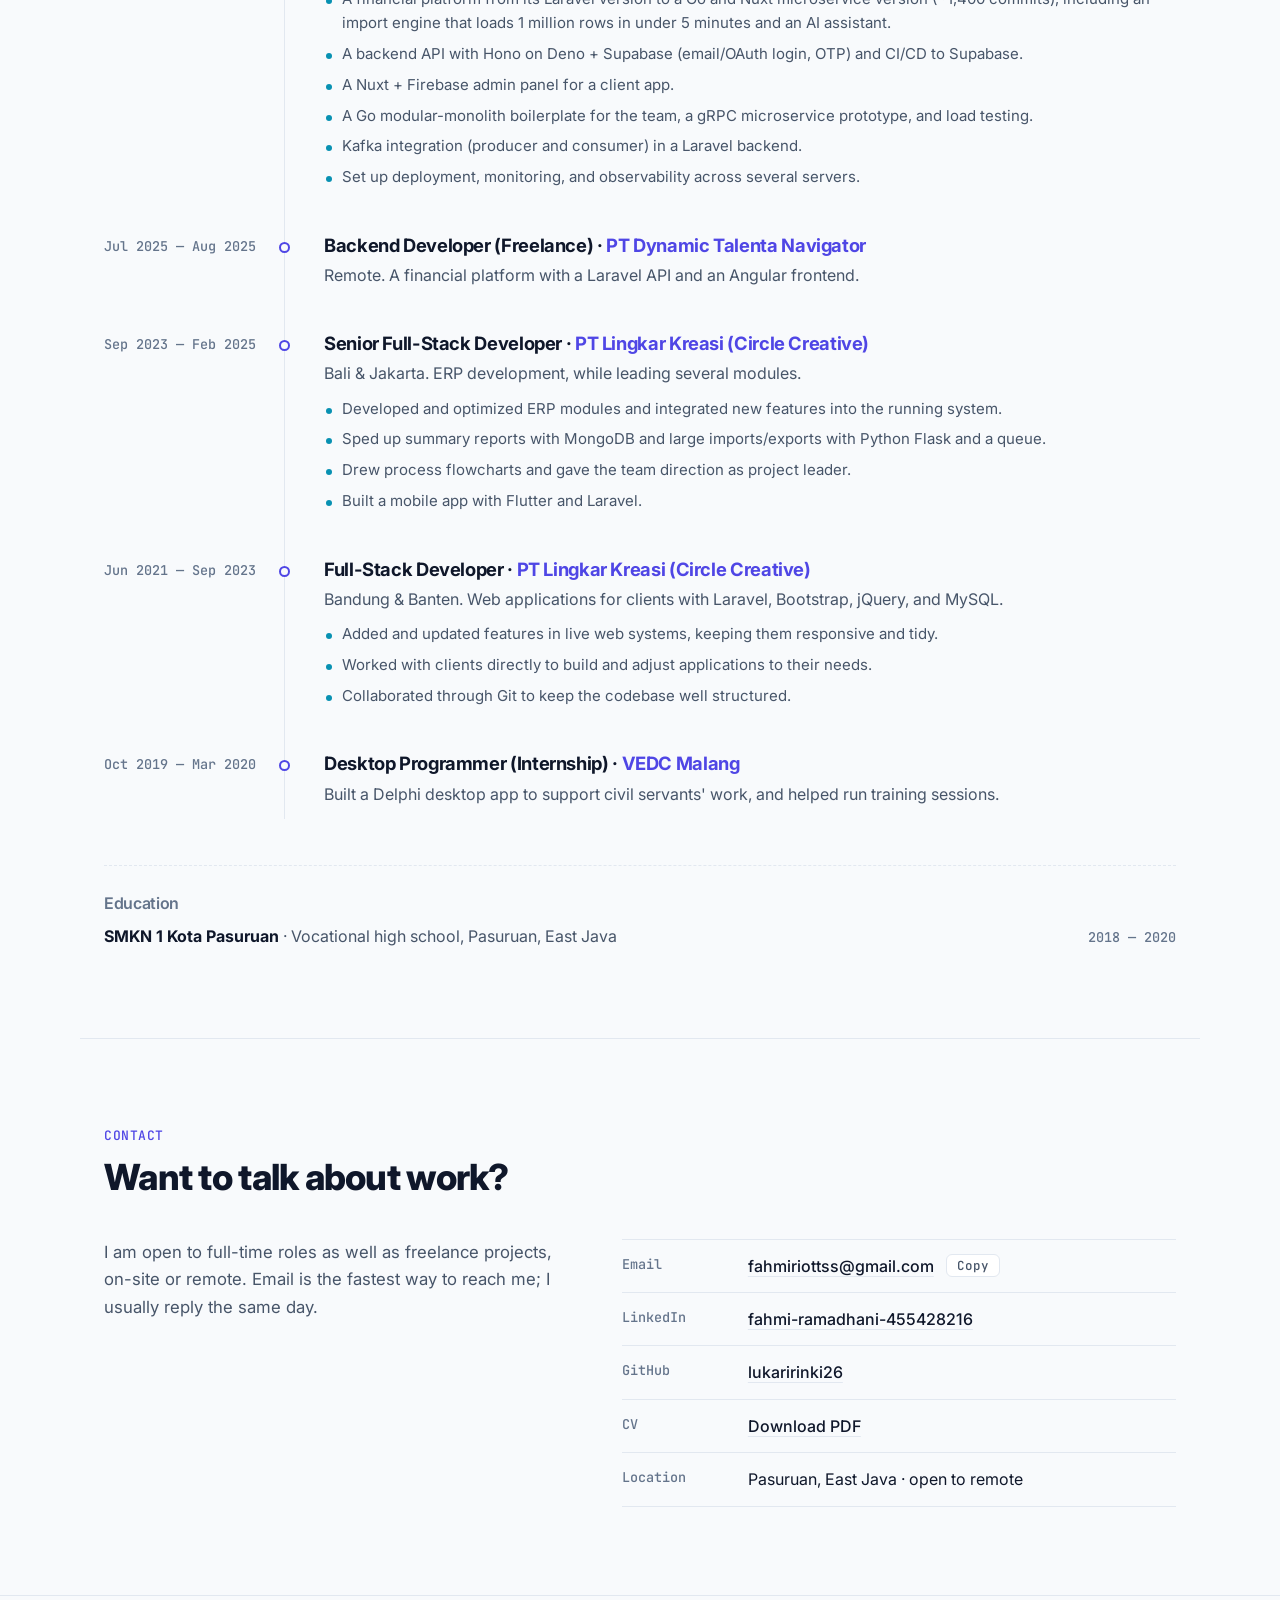
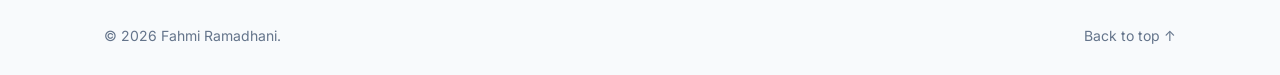
==== commit 6d128dab: "refactor: use English for code comments and section IDs" ====
--- a/index.html
+++ b/index.html
@@ -29,7 +29,7 @@
   <link rel="stylesheet" href="/assets/css/style.css">
 
   <script>
-    // Pasang tema dan bahasa sebelum halaman digambar supaya tidak berkedip.
+    // Apply theme and language before first paint to avoid a flash.
     (function () {
       var root = document.documentElement;
       root.classList.add('js');
@@ -40,7 +40,7 @@
         if (l !== 'id' && l !== 'en') l = /^id\b/i.test(navigator.language || '') ? 'id' : 'en';
         if (l === 'en') {
           root.classList.add('i18n-pending');
-          // Pengaman: teks tetap tampil walau i18n.js gagal dimuat.
+          // Safety net: show text even if i18n.js fails to load.
           setTimeout(function () { root.classList.remove('i18n-pending'); }, 1500);
         }
         root.setAttribute('data-lang', l);
@@ -76,11 +76,11 @@
       </button>
 
       <ul class="nav-menu" id="nav-menu">
-        <li><a href="#tentang" data-i18n="nav.about">Tentang</a></li>
-        <li><a href="#keahlian" data-i18n="nav.skills">Keahlian</a></li>
-        <li><a href="#proyek" data-i18n="nav.projects">Proyek</a></li>
-        <li><a href="#pengalaman" data-i18n="nav.experience">Pengalaman</a></li>
-        <li><a href="#kontak" data-i18n="nav.contact">Kontak</a></li>
+        <li><a href="#about" data-i18n="nav.about">Tentang</a></li>
+        <li><a href="#skills" data-i18n="nav.skills">Keahlian</a></li>
+        <li><a href="#projects" data-i18n="nav.projects">Proyek</a></li>
+        <li><a href="#experience" data-i18n="nav.experience">Pengalaman</a></li>
+        <li><a href="#contact" data-i18n="nav.contact">Kontak</a></li>
         <li class="nav-tools">
           <div class="lang-switch" role="group" data-i18n-attr="aria-label:lang.aria" aria-label="Pilih bahasa">
             <button type="button" data-lang-btn="id" aria-pressed="true" lang="id">ID</button>
@@ -108,7 +108,7 @@
             Halo, saya <strong>Fahmi Ramadhani</strong>, seorang developer. Lima tahun terakhir saya mengerjakan ERP, aplikasi mobile, dan platform keuangan, mulai dari Laravel dan MySQL sampai microservice Go, PostgreSQL, dan Nuxt.
           </p>
         <div class="hero-cta">
-          <a class="btn btn-primary" href="#proyek" data-i18n="hero.cta.projects">Lihat proyek</a>
+          <a class="btn btn-primary" href="#projects" data-i18n="hero.cta.projects">Lihat proyek</a>
           <a class="btn btn-ghost" href="/assets/cv.pdf" download="CV-Fahmi-Ramadhani.pdf" data-i18n="hero.cta.cv">Unduh CV</a>
         </div>
         <ul class="hero-social" data-i18n-attr="aria-label:hero.social" aria-label="Tautan sosial">
@@ -144,11 +144,11 @@
       </aside>
     </section>
 
-    <!-- TENTANG -->
-    <section class="section container" id="tentang" aria-labelledby="tentang-judul">
+    <!-- ABOUT -->
+    <section class="section container" id="about" aria-labelledby="about-title">
       <div class="section-head reveal">
         <p class="kicker" data-i18n="about.kicker">Tentang</p>
-        <h2 id="tentang-judul" data-i18n="about.title">Full-stack, dari database sampai layar.</h2>
+        <h2 id="about-title" data-i18n="about.title">Full-stack, dari database sampai layar.</h2>
       </div>
       <div class="about reveal">
         <p data-i18n="about.p1">
@@ -167,11 +167,11 @@
       </div>
     </section>
 
-    <!-- KEAHLIAN -->
-    <section class="section container" id="keahlian" aria-labelledby="keahlian-judul">
+    <!-- SKILLS -->
+    <section class="section container" id="skills" aria-labelledby="skills-title">
       <div class="section-head reveal">
         <p class="kicker" data-i18n="skills.kicker">Keahlian</p>
-        <h2 id="keahlian-judul" data-i18n="skills.title">Alat yang saya pakai sehari-hari.</h2>
+        <h2 id="skills-title" data-i18n="skills.title">Alat yang saya pakai sehari-hari.</h2>
       </div>
       <div class="skills">
         <article class="skill-card reveal">
@@ -225,15 +225,15 @@
       </div>
     </section>
 
-    <!-- PROYEK -->
-    <section class="section container" id="proyek" aria-labelledby="proyek-judul">
+    <!-- PROJECTS -->
+    <section class="section container" id="projects" aria-labelledby="projects-title">
       <div class="section-head reveal">
         <p class="kicker" data-i18n="projects.kicker">Proyek Pilihan</p>
-        <h2 id="proyek-judul" data-i18n="projects.title">Beberapa hal yang pernah saya bangun.</h2>
+        <h2 id="projects-title" data-i18n="projects.title">Beberapa hal yang pernah saya bangun.</h2>
       </div>
 
       <div class="filters reveal" role="group" data-i18n-attr="aria-label:projects.filter" aria-label="Saring proyek">
-        <button class="chip is-active" data-filter="semua" aria-pressed="true" data-i18n="projects.all">Semua</button>
+        <button class="chip is-active" data-filter="all" aria-pressed="true" data-i18n="projects.all">Semua</button>
         <button class="chip" data-filter="backend" aria-pressed="false">Backend</button>
         <button class="chip" data-filter="data" aria-pressed="false">Data</button>
         <button class="chip" data-filter="ai" aria-pressed="false">AI</button>
@@ -258,7 +258,7 @@
           </ul>
           <ul class="tags"><li>Go</li><li>PostgreSQL</li><li>NATS</li><li>Nuxt</li></ul>
           <div class="project-links">
-            <a href="#kontak" data-i18n="link.discuss">Diskusikan →</a>
+            <a href="#contact" data-i18n="link.discuss">Diskusikan →</a>
           </div>
         </article>
 
@@ -278,7 +278,7 @@
           </ul>
           <ul class="tags"><li>PHP</li><li>Laravel</li><li>Vue</li><li>SQL</li></ul>
           <div class="project-links">
-            <a href="#kontak" data-i18n="link.discuss">Diskusikan →</a>
+            <a href="#contact" data-i18n="link.discuss">Diskusikan →</a>
           </div>
         </article>
 
@@ -298,7 +298,7 @@
           </ul>
           <ul class="tags"><li>Go</li><li>PostgreSQL</li><li>MinIO</li><li>2PC</li></ul>
           <div class="project-links">
-            <a href="#kontak" data-i18n="link.discuss">Diskusikan →</a>
+            <a href="#contact" data-i18n="link.discuss">Diskusikan →</a>
           </div>
         </article>
 
@@ -318,7 +318,7 @@
           </ul>
           <ul class="tags"><li>Go</li><li>LLM API</li><li>pgvector</li><li>RAG</li></ul>
           <div class="project-links">
-            <a href="#kontak" data-i18n="link.discuss">Diskusikan →</a>
+            <a href="#contact" data-i18n="link.discuss">Diskusikan →</a>
           </div>
         </article>
 
@@ -335,7 +335,7 @@
           </p>
           <ul class="tags"><li>Laravel</li><li>MySQL</li><li>MongoDB</li><li>Flask</li><li>Flutter</li></ul>
           <div class="project-links">
-            <a href="#kontak" data-i18n="link.discuss">Diskusikan →</a>
+            <a href="#contact" data-i18n="link.discuss">Diskusikan →</a>
           </div>
         </article>
 
@@ -383,11 +383,11 @@
       </div>
     </section>
 
-    <!-- PENGALAMAN -->
-    <section class="section container" id="pengalaman" aria-labelledby="pengalaman-judul">
+    <!-- EXPERIENCE -->
+    <section class="section container" id="experience" aria-labelledby="experience-title">
       <div class="section-head reveal">
         <p class="kicker" data-i18n="exp.kicker">Pengalaman</p>
-        <h2 id="pengalaman-judul" data-i18n="exp.title">Perjalanan kerja.</h2>
+        <h2 id="experience-title" data-i18n="exp.title">Perjalanan kerja.</h2>
       </div>
       <ol class="timeline reveal-line">
         <li class="reveal">
@@ -455,11 +455,11 @@
       </div>
     </section>
 
-    <!-- KONTAK -->
-    <section class="section container" id="kontak" aria-labelledby="kontak-judul">
+    <!-- CONTACT -->
+    <section class="section container" id="contact" aria-labelledby="contact-title">
       <div class="section-head reveal">
         <p class="kicker" data-i18n="contact.kicker">Kontak</p>
-        <h2 id="kontak-judul" data-i18n="contact.title">Mau ngobrol soal kerjaan?</h2>
+        <h2 id="contact-title" data-i18n="contact.title">Mau ngobrol soal kerjaan?</h2>
       </div>
       <div class="contact reveal">
         <p class="contact-note" data-i18n="contact.p">
--- a/assets/css/style.css
+++ b/assets/css/style.css
@@ -1,4 +1,4 @@
-/* ===== Token warna & ukuran ===== */
+/* ===== Color and size tokens ===== */
 :root {
   --bg: #f8fafc;
   --bg-soft: #f1f5f9;
@@ -56,7 +56,7 @@
   color-scheme: dark;
 }
 
-/* ===== Dasar ===== */
+/* ===== Base ===== */
 *, *::before, *::after { box-sizing: border-box; }
 html { scroll-behavior: smooth; scroll-padding-top: calc(var(--header-h) + 12px); }
 body {
@@ -108,7 +108,7 @@
 }
 .nav-menu a:hover, .nav-menu a.is-active { color: var(--text); background: var(--bg-soft); }
 
-/* Sembunyikan teks sebentar sampai terjemahan terpasang (hanya bila bahasa ≠ isi HTML). */
+/* Hide text briefly until the translation is applied (only when the language differs from the HTML). */
 .i18n-pending [data-i18n] { visibility: hidden; }
 
 .nav-tools { display: flex; align-items: center; gap: 6px; margin-left: 6px; }
@@ -162,7 +162,7 @@
   .theme-toggle { width: 42px; height: 42px; }
 }
 
-/* ===== Tombol ===== */
+/* ===== Buttons ===== */
 .btn {
   display: inline-flex; align-items: center; justify-content: center; gap: 8px;
   padding: 11px 20px; border-radius: 10px; font-weight: 600; font-size: 15px;
@@ -232,14 +232,14 @@
 .kicker { color: var(--primary); font: 500 13px "JetBrains Mono", monospace; letter-spacing: .04em; text-transform: uppercase; margin-bottom: 12px; }
 .section h2 { font-size: clamp(1.6rem, 3vw, 2.25rem); font-weight: 800; }
 
-/* Tentang */
+/* About */
 .about { display: grid; grid-template-columns: 1fr 1fr; gap: 24px 48px; color: var(--muted); font-size: 1.05rem; }
 .values { grid-column: 1 / -1; display: grid; grid-template-columns: repeat(3, 1fr); gap: 16px; margin-top: 12px; }
 .values li { padding: 18px; border: 1px solid var(--border); border-radius: var(--radius); background: var(--surface); font-size: 15px; }
 .values strong { display: block; color: var(--text); margin-bottom: 4px; }
 @media (max-width: 820px) { .about, .values { grid-template-columns: 1fr; } }
 
-/* Keahlian */
+/* Skills */
 .skills { display: grid; grid-template-columns: repeat(3, 1fr); gap: 20px; }
 @media (max-width: 960px) { .skills { grid-template-columns: repeat(2, 1fr); } }
 @media (max-width: 620px) { .skills { grid-template-columns: 1fr; } }
@@ -264,7 +264,7 @@
   color: var(--muted); font: 500 12.5px "JetBrains Mono", monospace;
 }
 
-/* Proyek */
+/* Projects */
 .filters { display: flex; flex-wrap: wrap; gap: 8px; margin-bottom: 28px; }
 .chip {
   padding: 7px 16px; border-radius: 999px; border: 1px solid var(--border); background: var(--surface);
@@ -312,7 +312,7 @@
 .project-links a:hover { transform: translateX(3px); }
 .project-links a:hover { text-decoration: underline; text-underline-offset: 3px; }
 
-/* Pengalaman */
+/* Experience */
 .timeline { position: relative; display: grid; gap: 8px; }
 .timeline::before { content: ""; position: absolute; left: 180px; top: 6px; bottom: 6px; width: 1px; background: var(--border); }
 .timeline > li { display: grid; grid-template-columns: 180px 1fr; gap: 40px; padding: 18px 0; position: relative; }
@@ -338,7 +338,7 @@
 .education-row { display: flex; flex-wrap: wrap; justify-content: space-between; align-items: baseline; gap: 4px 24px; color: var(--muted); }
 .education-row strong { color: var(--text); }
 
-/* Kontak */
+/* Contact */
 .contact { display: grid; grid-template-columns: 1fr 1.2fr; gap: 24px 56px; align-items: start; }
 .contact-note { color: var(--muted); font-size: 1.05rem; max-width: 46ch; }
 .contact-list { margin: 0; border-top: 1px solid var(--border); }
@@ -361,39 +361,39 @@
 .footer-inner { display: flex; flex-wrap: wrap; justify-content: space-between; gap: 12px; }
 .footer-inner a:hover { color: var(--text); }
 
-/* ===== Animasi ===== */
-/* Semua hanya aktif bila JS jalan (kelas .js), supaya konten tetap terlihat tanpa JS. */
+/* ===== Animations ===== */
+/* Only active when JS runs (.js class), so content stays visible without JS. */
 @keyframes rise { from { opacity: 0; transform: translateY(14px); } to { opacity: 1; transform: none; } }
 @keyframes lines { from { clip-path: inset(0 0 100% 0); } to { clip-path: inset(0 0 0 0); } }
 @keyframes icon-in { from { opacity: 0; transform: rotate(-60deg) scale(.6); } to { opacity: 1; transform: none; } }
 @keyframes fade-in { from { opacity: 0; transform: translateY(8px); } to { opacity: 1; transform: none; } }
 
-/* Muncul saat digulir; jeda per kartu diatur main.js lewat transition-delay. */
+/* Reveal on scroll; main.js sets a per-card transition-delay for the stagger. */
 .js .reveal { opacity: 0; transform: translateY(14px); transition: opacity .6s ease, transform .6s ease; }
 .js .reveal.is-visible { opacity: 1; transform: none; }
-/* Setelah muncul, kartu kembali ke transisi hover yang cepat. */
+/* Once revealed, cards switch back to fast hover transitions. */
 .js .project.reveal-done, .js .skill-card.reveal-done { transition: transform .2s, box-shadow .2s, border-color .2s; }
 
-/* Hero: berurutan saat halaman dibuka. */
+/* Hero: sequential entrance on page load. */
 .js .hero-text > *, .js .hero-card { animation: rise .7s cubic-bezier(.2, .7, .2, 1) both; }
 .js .hero-text > :nth-child(2) { animation-delay: .08s; }
 .js .hero-text > :nth-child(3) { animation-delay: .16s; }
 .js .hero-text > :nth-child(4) { animation-delay: .24s; }
 .js .hero-text > :nth-child(5) { animation-delay: .32s; }
 .js .hero-card { animation-delay: .2s; }
-/* Isi profil.json terbuka baris demi baris (8 baris). */
+/* profile.json content unfolds line by line (8 lines). */
 .js .terminal pre code { display: block; animation: lines .9s steps(8, end) .6s both; }
 
-/* Garis timeline tergambar dari atas, titiknya muncul bersama tiap entri. */
+/* Timeline line draws from the top; each dot pops in with its entry. */
 .js .reveal-line::before { transform: scaleY(0); transform-origin: top; transition: transform 1.4s cubic-bezier(.4, 0, .2, 1); }
 .js .reveal-line.is-drawn::before { transform: scaleY(1); }
 .js .timeline > li.reveal::before { transform: scale(0); transition: transform .4s cubic-bezier(.3, 1.6, .5, 1) .25s; }
 .js .timeline > li.reveal.is-visible::before { transform: scale(1); }
 
-/* Kartu yang tampil setelah filter proyek diganti. */
+/* Cards shown after the project filter changes. */
 .projects.is-filtering .project:not([hidden]) { animation: fade-in .35s ease both; }
 
-/* Ikon tema berputar masuk setiap kali berganti; warna berpindah halus. */
+/* Theme icon spins in on every switch; colors transition smoothly. */
 .theme-toggle svg { animation: icon-in .35s ease; }
 .theme-anim, .theme-anim *, .theme-anim *::before, .theme-anim *::after {
   transition: background-color .35s ease, color .35s ease, border-color .35s ease, fill .35s ease !important;
@@ -406,7 +406,7 @@
   *, *::before, *::after { animation: none !important; transition-duration: 0s !important; }
 }
 
-/* Halaman 404 */
+/* 404 page */
 .notfound { min-height: 100vh; display: grid; place-items: center; text-align: center; padding: 24px; }
 .notfound h1 { font-size: clamp(4rem, 14vw, 8rem); font-weight: 800; }
 .notfound p { color: var(--muted); margin: 12px 0 28px; }
